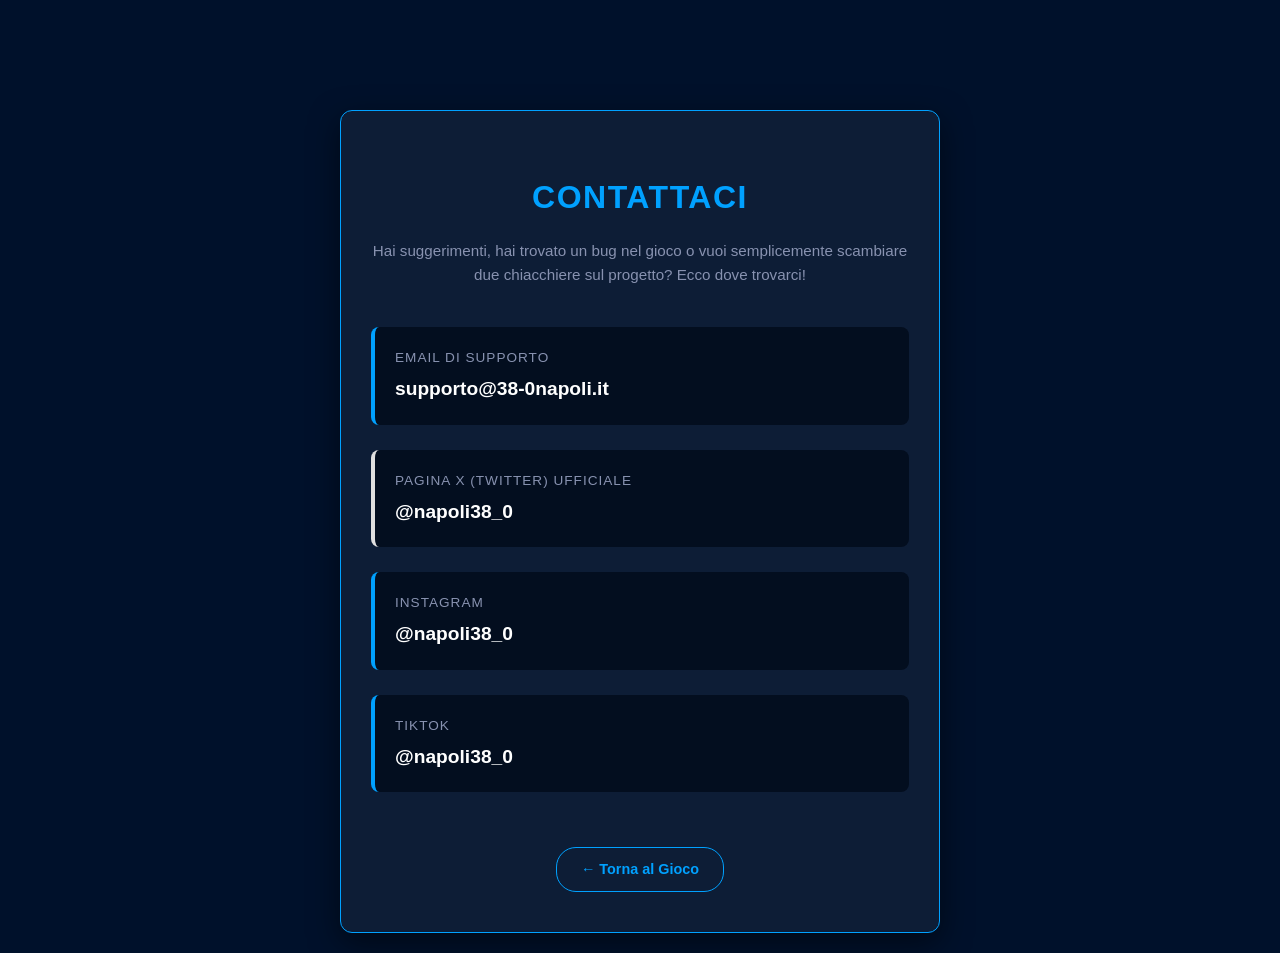
==== contatti.html @ 9c20fee3 "Add files via upload" ====
<!DOCTYPE html>
<html lang="it">
<head>
    <meta charset="UTF-8">
    <meta name="viewport" content="width=device-width, initial-scale=1.0">
    <link rel="icon" type="image/png" href="icon-192.png" sizes="192x192">
    <title>Contatti - 38-0 Napoli</title>
    <style>
        body {
            font-family: Arial, sans-serif;
            line-height: 1.6;
            background-color: #00112b; /* Il blu scuro del gioco */
            color: #e0e0e0;
            padding: 20px;
            max-width: 600px;
            margin: 0 auto;
            text-align: center;
        }
        h1 {
            color: #00a1ff; /* Il celeste del gioco */
            font-family: sans-serif;
            text-transform: uppercase;
            letter-spacing: 1.5px;
            margin-bottom: 10px;
        }
        a {
            color: #ffffff; /* Verde fluo per i link */
            text-decoration: none;
            font-weight: bold;
            font-size: 1.2rem;
            transition: text-shadow 0.2s ease;
        }
        a:hover {
            text-decoration: underline;
            text-shadow: 0 0 10px rgba(0, 255, 136, 0.4);
        }
        .container {
            background-color: rgba(255, 255, 255, 0.05);
            padding: 40px 30px;
            border-radius: 12px;
            border: 1px solid #00a1ff;
            margin-top: 10vh; /* Centra un po' la pagina verticalmente */
            box-shadow: 0 10px 30px rgba(0,0,0,0.5);
        }
        .subtitle {
            color: #8892b0;
            margin-bottom: 40px;
            font-size: 0.95rem;
        }
        .contact-box {
            margin: 25px 0;
            padding: 20px;
            background: rgba(0, 11, 26, 0.8);
            border-radius: 8px;
            border-left: 4px solid #00a1ff; /* Linea laterale celeste */
            text-align: left;
        }
        /* Variante grigia/bianca per il box di X (Twitter) */
        .contact-box.x-box {
            border-left-color: #e0e0e0; 
        }
        .contact-box p {
            margin: 5px 0 0 0;
        }
        .contact-title {
            color: #8892b0;
            font-size: 0.85rem;
            text-transform: uppercase;
            letter-spacing: 1px;
        }
        .back-link {
            display: inline-block;
            margin-top: 30px;
            color: #00a1ff;
            border: 1px solid #00a1ff;
            padding: 10px 24px;
            border-radius: 20px;
            font-size: 0.9rem;
            transition: all 0.2s;
        }
        .back-link:hover {
            background: #00a1ff;
            color: #00112b;
            text-decoration: none;
            text-shadow: none;
        }
    </style>
</head>
<body>

<div class="container">
    <h1>Contattaci</h1>
    <p class="subtitle">Hai suggerimenti, hai trovato un bug nel gioco o vuoi semplicemente scambiare due chiacchiere sul progetto? Ecco dove trovarci!</p>

    <!-- BOX EMAIL -->
    <div class="contact-box">
        <div class="contact-title">Email di Supporto</div>
        <p><a href="mailto:supporto@38-0napoli.it">supporto@38-0napoli.it</a></p>
    </div>

    <!-- BOX X (TWITTER) -->
    <div class="contact-box x-box">
        <div class="contact-title">Pagina X (Twitter) ufficiale</div>
        <p><a href="https://x.com/napoli38_0" target="_blank">@napoli38_0</a></p>
    </div>
<!-- BOX INSTAGRAM (Esempio) -->
    <div class="contact-box ig-box">
        <div class="contact-title">Instagram</div>
        <p><a href="https://www.instagram.com/napoli38_0" target="_blank">@napoli38_0</a></p>
    </div>

    <!-- BOX TIKTOK (Esempio) -->
    <div class="contact-box tk-box">
        <div class="contact-title">TikTok</div>
        <p><a href="https://www.tiktok.com/@napoli38_0" target="_blank">@napoli38_0</a></p>
    </div>
    <!-- BOTTONE INDIETRO -->
    <a href="index.html" class="back-link">← Torna al Gioco</a>
</div>

</body>
</html>
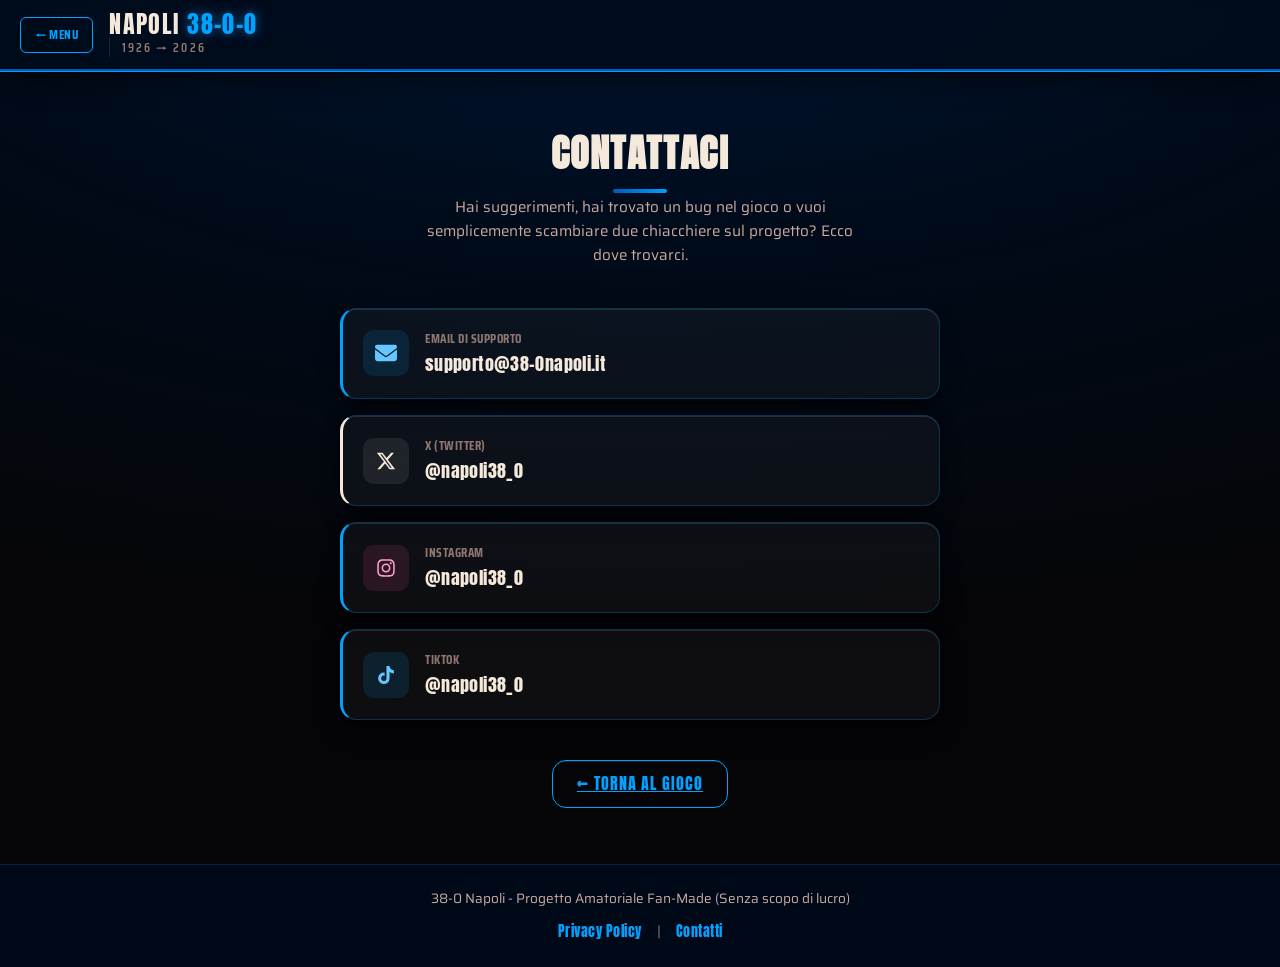
==== commit cf55b7b3: "Update contatti.html" ====
--- a/contatti.html
+++ b/contatti.html
@@ -1,122 +1,216 @@
-<!DOCTYPE html>
+<!doctype html>
 <html lang="it">
 <head>
-    <meta charset="UTF-8">
-    <meta name="viewport" content="width=device-width, initial-scale=1.0">
-    <link rel="icon" type="image/png" href="icon-192.png" sizes="192x192">
-    <title>Contatti - 38-0 Napoli</title>
-    <style>
-        body {
-            font-family: Arial, sans-serif;
-            line-height: 1.6;
-            background-color: #00112b; /* Il blu scuro del gioco */
-            color: #e0e0e0;
-            padding: 20px;
-            max-width: 600px;
-            margin: 0 auto;
-            text-align: center;
-        }
-        h1 {
-            color: #00a1ff; /* Il celeste del gioco */
-            font-family: sans-serif;
-            text-transform: uppercase;
-            letter-spacing: 1.5px;
-            margin-bottom: 10px;
-        }
-        a {
-            color: #ffffff; /* Verde fluo per i link */
-            text-decoration: none;
-            font-weight: bold;
-            font-size: 1.2rem;
-            transition: text-shadow 0.2s ease;
-        }
-        a:hover {
-            text-decoration: underline;
-            text-shadow: 0 0 10px rgba(0, 255, 136, 0.4);
-        }
-        .container {
-            background-color: rgba(255, 255, 255, 0.05);
-            padding: 40px 30px;
-            border-radius: 12px;
-            border: 1px solid #00a1ff;
-            margin-top: 10vh; /* Centra un po' la pagina verticalmente */
-            box-shadow: 0 10px 30px rgba(0,0,0,0.5);
-        }
-        .subtitle {
-            color: #8892b0;
-            margin-bottom: 40px;
-            font-size: 0.95rem;
-        }
-        .contact-box {
-            margin: 25px 0;
-            padding: 20px;
-            background: rgba(0, 11, 26, 0.8);
-            border-radius: 8px;
-            border-left: 4px solid #00a1ff; /* Linea laterale celeste */
-            text-align: left;
-        }
-        /* Variante grigia/bianca per il box di X (Twitter) */
-        .contact-box.x-box {
-            border-left-color: #e0e0e0; 
-        }
-        .contact-box p {
-            margin: 5px 0 0 0;
-        }
-        .contact-title {
-            color: #8892b0;
-            font-size: 0.85rem;
-            text-transform: uppercase;
-            letter-spacing: 1px;
-        }
-        .back-link {
-            display: inline-block;
-            margin-top: 30px;
-            color: #00a1ff;
-            border: 1px solid #00a1ff;
-            padding: 10px 24px;
-            border-radius: 20px;
-            font-size: 0.9rem;
-            transition: all 0.2s;
-        }
-        .back-link:hover {
-            background: #00a1ff;
-            color: #00112b;
-            text-decoration: none;
-            text-shadow: none;
-        }
-    </style>
+  <meta charset="utf-8">
+  <meta name="viewport" content="width=device-width, initial-scale=1, viewport-fit=cover">
+  <title>Contatti · 38-0-0 NAPOLI</title>
+  <meta name="description" content="Contatta il team di 38-0-0 Napoli: email di supporto, X, Instagram e TikTok.">
+  <link rel="preconnect" href="https://fonts.googleapis.com">
+  <link rel="preconnect" href="https://fonts.gstatic.com" crossorigin>
+  <link href="https://fonts.googleapis.com/css2?family=Anton&family=Saira:wght@400;500;600;700;800&family=Saira+Condensed:wght@500;600;700;800&display=swap" rel="stylesheet">
+  <link rel="icon" type="image/png" href="icon-192.png" sizes="192x192">
+  <link rel="stylesheet" href="css/style.css">
+
+  <link rel="manifest" href="manifest.json">
+  <meta name="theme-color" content="#00112b">
+  <meta name="mobile-web-app-capable" content="yes">
+  <meta name="apple-mobile-web-app-capable" content="yes">
+  <meta name="apple-mobile-web-app-status-bar-style" content="black-translucent">
+  <meta name="apple-mobile-web-app-title" content="Napoli 38-0-0">
+  <link rel="apple-touch-icon" href="apple-touch-icon.png">
+
+  <style>
+    /* ============================================================
+       PAGINA STATICA: stessi token/variabili di css/style.css
+       (colori, font, radius, ombre) definiti in :root
+       ============================================================ */
+    body {
+      display: flex;
+      flex-direction: column;
+      min-height: 100vh;
+    }
+
+    .static-main {
+      flex: 1;
+      width: 100%;
+      max-width: 640px;
+      margin: 0 auto;
+      padding: var(--sp-8) var(--sp-5) var(--sp-9);
+    }
+
+    .static-hero {
+      text-align: center;
+      margin-bottom: var(--sp-8);
+    }
+
+    .static-hero .section-title {
+      display: inline-block;
+      padding-left: 0;
+      margin: 0 0 var(--sp-3);
+    }
+    .static-hero .section-title::before {
+      left: 50%;
+      right: auto;
+      top: auto;
+      bottom: -10px;
+      transform: translateX(-50%);
+      width: 54px;
+      height: 4px;
+      border-radius: 2px;
+    }
+
+    .static-hero p {
+      color: var(--testo-dim);
+      font-size: var(--fs-400);
+      max-width: 460px;
+      margin: 0 auto;
+      line-height: 1.6;
+    }
+
+    .contact-grid {
+      display: flex;
+      flex-direction: column;
+      gap: var(--sp-4);
+    }
+
+    .contact-card {
+      display: flex;
+      align-items: center;
+      gap: var(--sp-4);
+      background: rgba(255,255,255,0.04);
+      border: 1px solid rgba(0,161,255,0.25);
+      border-left: 3px solid var(--celeste);
+      border-radius: var(--radius-card);
+      padding: var(--sp-5);
+      box-shadow: var(--bevel-top), var(--shadow-card);
+      text-decoration: none;
+      transition: border-color .2s ease, transform .2s ease, box-shadow .2s ease;
+    }
+    .contact-card:hover {
+      border-color: var(--celeste-chiaro);
+      transform: translateY(-2px);
+      box-shadow: var(--bevel-top), var(--shadow-lift), 0 0 24px -8px var(--glow-celeste);
+    }
+    .contact-card.x-card { border-left-color: var(--testo); }
+
+    .contact-card__icon {
+      flex-shrink: 0;
+      width: 46px;
+      height: 46px;
+      border-radius: var(--radius-token);
+      display: flex;
+      align-items: center;
+      justify-content: center;
+      background: rgba(0,161,255,0.12);
+      color: var(--celeste-chiaro);
+    }
+    .contact-card.x-card .contact-card__icon { background: rgba(255,255,255,0.08); color: var(--testo); }
+    .contact-card.ig-card .contact-card__icon { color: #ff9ecb; background: rgba(255,80,150,0.12); }
+    .contact-card.tk-card .contact-card__icon { color: var(--celeste-chiaro); }
+
+    .contact-card__body { text-align: left; min-width: 0; }
+    .contact-card__label {
+      display: block;
+      font-family: var(--font-cond);
+      font-weight: 700;
+      letter-spacing: var(--tracking-cond, 0.04em);
+      text-transform: uppercase;
+      font-size: var(--fs-300);
+      color: var(--testo-mute);
+      margin-bottom: 2px;
+    }
+    .contact-card__value {
+      font-family: var(--font-display);
+      font-weight: 400;
+      font-size: 1.15rem;
+      letter-spacing: 0.02em;
+      color: var(--testo);
+      word-break: break-word;
+    }
+    .contact-card:hover .contact-card__value { color: var(--celeste-chiaro); }
+
+    .static-back {
+      display: flex;
+      justify-content: center;
+      margin-top: var(--sp-8);
+    }
+  </style>
 </head>
 <body>
 
-<div class="container">
-    <h1>Contattaci</h1>
-    <p class="subtitle">Hai suggerimenti, hai trovato un bug nel gioco o vuoi semplicemente scambiare due chiacchiere sul progetto? Ecco dove trovarci!</p>
-
-    <!-- BOX EMAIL -->
-    <div class="contact-box">
-        <div class="contact-title">Email di Supporto</div>
-        <p><a href="mailto:supporto@38-0napoli.it">supporto@38-0napoli.it</a></p>
-    </div>
-
-    <!-- BOX X (TWITTER) -->
-    <div class="contact-box x-box">
-        <div class="contact-title">Pagina X (Twitter) ufficiale</div>
-        <p><a href="https://x.com/napoli38_0" target="_blank">@napoli38_0</a></p>
-    </div>
-<!-- BOX INSTAGRAM (Esempio) -->
-    <div class="contact-box ig-box">
-        <div class="contact-title">Instagram</div>
-        <p><a href="https://www.instagram.com/napoli38_0" target="_blank">@napoli38_0</a></p>
-    </div>
-
-    <!-- BOX TIKTOK (Esempio) -->
-    <div class="contact-box tk-box">
-        <div class="contact-title">TikTok</div>
-        <p><a href="https://www.tiktok.com/@napoli38_0" target="_blank">@napoli38_0</a></p>
-    </div>
-    <!-- BOTTONE INDIETRO -->
-    <a href="index.html" class="back-link">← Torna al Gioco</a>
-</div>
+  <header class="topbar scorebug is-sticky">
+    <a href="index.html" class="btn-home" style="text-decoration:none;">← Menu</a>
+    <div class="scorebug__brand">
+      <div class="brand">NAPOLI <span class="brand-num">38-0-0</span></div>
+      <div class="brand-sub">1926 → 2026</div>
+    </div>
+  </header>
+
+  <main class="static-main">
+    <div class="static-hero">
+      <h1 class="section-title">Contattaci</h1>
+      <p>Hai suggerimenti, hai trovato un bug nel gioco o vuoi semplicemente scambiare due chiacchiere sul progetto? Ecco dove trovarci.</p>
+    </div>
+
+    <div class="contact-grid">
+
+      <a href="mailto:supporto@38-0napoli.it" class="contact-card">
+        <span class="contact-card__icon">
+          <svg width="22" height="22" viewBox="0 0 512 512" fill="currentColor"><path d="M48 64C21.5 64 0 85.5 0 112c0 15.1 7.1 29.3 19.2 38.4L236.8 313.6c11.4 8.5 27 8.5 38.4 0L492.8 150.4c12.1-9.1 19.2-23.3 19.2-38.4c0-26.5-21.5-48-48-48H48zM0 176V384c0 35.3 28.7 64 64 64H448c35.3 0 64-28.7 64-64V176L294.4 339.2c-22.8 17.1-54 17.1-76.8 0L0 176z"/></svg>
+        </span>
+        <span class="contact-card__body">
+          <span class="contact-card__label">Email di supporto</span>
+          <span class="contact-card__value">supporto@38-0napoli.it</span>
+        </span>
+      </a>
+
+      <a href="https://x.com/napoli38_0" target="_blank" rel="noopener" class="contact-card x-card">
+        <span class="contact-card__icon">
+          <svg width="20" height="20" viewBox="0 0 24 24" fill="currentColor"><path d="M18.24 2h3.4l-7.44 8.5L23 22h-6.72l-5.27-6.9L4.99 22H1.58l7.93-9.06L1 2h6.9l4.77 6.3L18.24 2Zm-1.18 18h1.88L7.02 4h-1.9l11.94 16Z"/></svg>
+        </span>
+        <span class="contact-card__body">
+          <span class="contact-card__label">X (Twitter)</span>
+          <span class="contact-card__value">@napoli38_0</span>
+        </span>
+      </a>
+
+      <a href="https://www.instagram.com/napoli38_0" target="_blank" rel="noopener" class="contact-card ig-card">
+        <span class="contact-card__icon">
+          <svg width="20" height="20" viewBox="0 0 448 512" fill="currentColor"><path d="M224.1 141c-63.6 0-114.9 51.3-114.9 114.9s51.3 114.9 114.9 114.9S339 319.5 339 255.9 287.7 141 224.1 141zm0 189.6c-41.1 0-74.7-33.5-74.7-74.7s33.5-74.7 74.7-74.7 74.7 33.5 74.7 74.7-33.6 74.7-74.7 74.7zm146.4-194.3c0 14.9-12 26.8-26.8 26.8-14.9 0-26.8-12-26.8-26.8s12-26.8 26.8-26.8 26.8 12 26.8 26.8zm76.1 27.2c-1.7-35.9-9.9-67.7-36.2-93.9-26.2-26.2-58-34.4-93.9-36.2-37-2.1-147.9-2.1-184.9 0-35.8 1.7-67.6 9.9-93.9 36.1s-34.4 58-36.2 93.9c-2.1 37-2.1 147.9 0 184.9 1.7 35.9 9.9 67.7 36.2 93.9s58 34.4 93.9 36.2c37 2.1 147.9 2.1 184.9 0 35.9-1.7 67.7-9.9 93.9-36.2 26.2-26.2 34.4-58 36.2-93.9 2.1-37 2.1-147.8 0-184.8zM398.8 388c-7.8 19.6-22.9 34.7-42.6 42.6-29.5 11.7-99.5 9-132.1 9s-102.7 2.6-132.1-9c-19.6-7.8-34.7-22.9-42.6-42.6-11.7-29.5-9-99.5-9-132.1s-2.6-102.7 9-132.1c7.8-19.6 22.9-34.7 42.6-42.6 29.5-11.7 99.5-9 132.1-9s102.7-2.6 132.1 9c19.6 7.8 34.7 22.9 42.6 42.6 11.7 29.5 9 99.5 9 132.1s2.7 102.7-9 132.1z"/></svg>
+        </span>
+        <span class="contact-card__body">
+          <span class="contact-card__label">Instagram</span>
+          <span class="contact-card__value">@napoli38_0</span>
+        </span>
+      </a>
+
+      <a href="https://www.tiktok.com/@napoli38_0" target="_blank" rel="noopener" class="contact-card tk-card">
+        <span class="contact-card__icon">
+          <svg width="18" height="18" viewBox="0 0 448 512" fill="currentColor"><path d="M448,209.91a210.06,210.06,0,0,1-122.77-39.25V349.38A162.55,162.55,0,1,1,185,188.31V278.2a74.62,74.62,0,1,0,52.23,71.18V0l88,0a121.18,121.18,0,0,0,1.86,22.17h0A122.18,122.18,0,0,0,381,102.39a121.43,121.43,0,0,0,67,20.14Z"/></svg>
+        </span>
+        <span class="contact-card__body">
+          <span class="contact-card__label">TikTok</span>
+          <span class="contact-card__value">@napoli38_0</span>
+        </span>
+      </a>
+
+    </div>
+
+    <div class="static-back">
+      <a href="index.html" class="btn ghost">← Torna al gioco</a>
+    </div>
+  </main>
+
+  <footer class="game-footer">
+    <div class="footer-content">
+      <p>38-0 Napoli - Progetto Amatoriale Fan-Made (Senza scopo di lucro)</p>
+      <div class="footer-links">
+        <a href="privacy.html">Privacy Policy</a>
+        <span class="footer-separator">|</span>
+        <a href="contatti.html">Contatti</a>
+      </div>
+    </div>
+  </footer>
 
 </body>
-</html>+</html>
--- a/css/style.css
+++ b/css/style.css
@@ -0,0 +1,5174 @@
+/* ============================================================
+   38·0 NAPOLI · DESIGN SYSTEM 
+   Identità Azzurra, profondità da videogioco sportivo.
+   ============================================================ */
+
+:root {
+  /* ---------- BRAND CORE (Azzurro Napoli) ---------- */
+  --azzurro:           #003c82;
+  --azzurro-scuro:     #002147;
+  --azzurro-vivo:      #005bbb;
+  --blu-notte:    #00112b;
+  --celeste:          #00a1ff;
+  --celeste-chiaro:   #66c6ff;
+  --oro-foil:        #b3e0ff;
+  --oro-luce:        #e6f5ff;
+
+  /* ---------- FONDALI A STRATI (broadcast deep) ---------- */
+  --bg-0:            #050508;
+  --bg-1:            #000b1a;
+  --bg-2:            #00112b;
+  --bg-stage:        radial-gradient(120% 80% at 50% -10%, #00183b 0%, #000b1a 45%, #050508 100%);
+  --card:            #001533;
+  --card-2:          #001f4d;
+  --card-3:          #002a66;
+  --vetro-hud:       rgba(0, 11, 26, 0.82);
+  --linea-osso:      rgba(245, 233, 220, 0.12);
+
+  /* ---------- TESTO ---------- */
+  --testo:           #f5e9dc;
+  --testo-dim:       #c9a9a0;
+  --testo-mute:      #8f7670;
+
+  /* ---------- CAMPO / TACTICS BOARD ---------- */
+  --campo:           #1c3a2a;
+  --campo-scuro:     #102418;
+  --campo-chiaro:    #244a34;
+  --campo-linee:     rgba(255, 255, 255, 0.20);
+  --campo-riflesso:  rgba(180, 255, 210, 0.07);
+
+  /* ---------- ACCENTI MODALITÀ ---------- */
+  --doom:            #d44;
+  --rogue:           #2fd6c3;
+  --rogue-luce:      #5ff0e0;
+  --serieb:          #7a5cff;
+  --serieb-luce:     #b3a0ff;
+  --sesto:           #d98a3d;
+  --sesto-luce:      #f0a85a;
+
+  /* ---------- RARITÀ TCG ---------- */
+  --rar-elite:       #ffd24a;
+  --rar-elite-2:     #ff9e2c;
+  --rar-top:         #00a1ff;
+  --rar-mid:         #cdd6df;
+  --rar-low:         #8c7a6e;
+  --rar-comune:      #9fb0c0;
+  --rar-noncomune:   #5fd06a;
+  --rar-raro:        #4aa3ff;
+  --rar-epico:       #c77dff;
+  --rar-leggendario: #00a1ff;
+
+  /* ---------- GLOW ---------- */
+  --glow-celeste:     rgba(0, 161, 255, 0.55);
+  --glow-azzurro:      rgba(0, 60, 130, 0.6);
+  --glow-doom:       rgba(212, 68, 68, 0.55);
+  --glow-elite:      rgba(255, 210, 74, 0.85);
+  --glow-rogue:      rgba(47, 214, 195, 0.55);
+
+  /* ---------- TIPOGRAFIA E SPAZI (Invariati) ---------- */
+  --font-display:    "Anton", Impact, sans-serif;
+  --font-cond:       "Saira Condensed", "Anton", sans-serif;
+  --font-body:       "Saira", system-ui, sans-serif;
+  --fs-300:          clamp(0.72rem, 0.69rem + 0.15vw, 0.80rem);
+  --fs-400:          clamp(0.86rem, 0.83rem + 0.18vw, 0.95rem);
+  --fs-500:          clamp(1.0rem, 0.95rem + 0.3vw, 1.15rem);
+  --fs-600:          clamp(1.25rem, 1.1rem + 0.7vw, 1.6rem);
+  --fs-700:          clamp(1.7rem, 1.4rem + 1.4vw, 2.4rem);
+  --fs-800:          clamp(2.4rem, 1.9rem + 2.6vw, 3.8rem);
+  --fs-num-xl:       clamp(2.6rem, 2.0rem + 3vw, 4.2rem);
+  --tracking-cond:   0.04em;
+  --tracking-wide:   0.16em;
+
+  --sp-1: 4px;  --sp-2: 8px;  --sp-3: 12px; --sp-4: 16px;
+  --sp-5: 20px; --sp-6: 24px; --sp-7: 32px; --sp-8: 40px;
+  --sp-9: 56px; --sp-10: 72px;
+
+  --radius:        14px;
+  --radius-card:   16px;
+  --radius-token:  11px;
+  --radius-bug:    6px;
+  --radius-pill:   999px;
+
+  --shadow-card:
+    0 1px 0 rgba(255,255,255,0.05) inset,
+    0 2px 4px rgba(0,0,0,0.5),
+    0 10px 24px -6px rgba(0,0,0,0.6);
+  --shadow-lift:
+    0 1px 0 rgba(255,255,255,0.07) inset,
+    0 4px 8px rgba(0,0,0,0.45),
+    0 22px 48px -10px rgba(0,0,0,0.7);
+  --shadow-bug:
+    0 2px 0 rgba(0,0,0,0.6),
+    0 12px 30px -8px rgba(0,0,0,0.7);
+  --shadow-token:
+    0 2px 3px rgba(0,0,0,0.55),
+    0 8px 16px -4px rgba(0,0,0,0.6);
+  --shadow-foil-elite:
+    0 0 0 1px var(--oro-foil),
+    0 0 22px -2px var(--glow-elite),
+    0 14px 30px -8px rgba(0,0,0,0.7);
+  --bevel-top:    inset 0 1px 0 rgba(255,255,255,0.08);
+  --bevel-bottom: inset 0 -2px 6px rgba(0,0,0,0.45);
+
+  --dur-1:  120ms;
+  --dur-2:  200ms;
+  --dur-3:  360ms;
+  --dur-4:  520ms;
+  --dur-5:  900ms;
+  --ease-out:    cubic-bezier(0.22, 0.9, 0.3, 1);
+  --ease-pop:    cubic-bezier(0.2, 1.35, 0.4, 1);
+  --ease-wipe:   cubic-bezier(0.85, 0, 0.15, 1);
+  --ease-cut:    cubic-bezier(0.65, 0, 0.35, 1);
+
+  --maxw:        1600px;
+  --bug-h:       56px;
+  --tap-min:     44px;
+  --safe-t:      env(safe-area-inset-top, 0px);
+  --safe-b:      env(safe-area-inset-bottom, 0px);
+}
+
+/* ============================================================
+   RESET / BASE
+   ============================================================ */
+* { box-sizing: border-box; margin: 0; padding: 0; }
+/* Forza la scomparsa degli elementi nascosti */
+[hidden] { display: none !important; }
+*, *::before, *::after { min-width: 0; }
+html { -webkit-text-size-adjust: 100%; }
+body {
+  font-family: var(--font-body); color: var(--testo); background: var(--bg-0);
+  background-image: var(--bg-stage); background-attachment: fixed; min-height: 100vh;
+  display: flex; flex-direction: column; overflow-x: hidden; line-height: 1.5;
+}
+main { flex: 1; width: 100%; max-width: var(--maxw); margin: 0 auto; padding: 0 var(--sp-5) calc(var(--sp-8) + var(--safe-b)); }
+img { max-width: 100%; display: block; }
+button {
+  font-family: inherit;
+  appearance: none;
+  -webkit-appearance: none;
+  background: none;
+  border: none;
+}
+
+/* ============================================================
+   SCOREBUG
+   ============================================================ */
+.topbar {
+  position: sticky; top: 0; z-index: 60; display: flex; align-items: center; gap: var(--sp-4);
+  min-height: var(--bug-h); padding: calc(var(--sp-3) + var(--safe-t)) var(--sp-5) var(--sp-3);
+  background: var(--vetro-hud); -webkit-backdrop-filter: blur(4px) saturate(1.2);
+  backdrop-filter: blur(4px) saturate(1.2); border-bottom: 2px solid var(--azzurro-vivo);
+  box-shadow: 0 1px 0 0 var(--celeste), var(--shadow-bug); border-radius: 0;
+}
+.topbar.is-sticky { position: sticky; top: 0; }
+.topbar::after { content: ""; position: absolute; left: 0; right: 0; bottom: -3px; height: 1px; background: var(--celeste); opacity: 0.55; }
+.scorebug__brand { display: flex; flex-direction: column; gap: 2px; }
+.scorebug__meta { display: flex; align-items: center; gap: var(--sp-3); margin-left: auto; }
+.scorebug__row2 { display: contents; }
+.brand { font-family: var(--font-display); font-size: 1.5rem; letter-spacing: 0.06em; color: var(--testo); line-height: 1; white-space: nowrap; }
+.brand-num { color: var(--celeste); text-shadow: 0 0 12px var(--glow-celeste); }
+.brand-sub { font-family: var(--font-cond); font-weight: 600; color: var(--testo-mute); font-size: var(--fs-300); letter-spacing: var(--tracking-wide); text-transform: uppercase; white-space: nowrap; padding-left: var(--sp-3); border-left: 1px solid var(--linea-osso); }
+.scorebug__live { display: none; align-items: center; gap: 6px; font-family: var(--font-cond); font-weight: 800; letter-spacing: var(--tracking-wide); font-size: var(--fs-300); color: var(--azzurro-vivo); text-transform: uppercase; }
+body[data-live="on"] .scorebug__live { display: inline-flex; }
+.scorebug__live-dot { width: 8px; height: 8px; border-radius: 50%; background: #005bbb; box-shadow: 0 0 10px #005bbb; animation: liveBlink 1.2s ease-in-out infinite; }
+.scorebug__matchday { font-family: var(--font-cond); font-weight: 700; letter-spacing: var(--tracking-cond); font-size: var(--fs-300); color: var(--celeste-chiaro); background: rgba(0,0,0,0.3); border: 1px solid rgba(0,161,255,0.4); border-radius: var(--radius-bug); padding: 3px 10px; text-transform: uppercase; }
+@keyframes liveBlink { 0%,100% { opacity: 1; } 50% { opacity: 0.35; } }
+#hud { margin-left: auto; display: flex; gap: var(--sp-2); align-items: center; flex-wrap: wrap; justify-content: flex-end; }
+
+.hud-pill {
+  position: relative; display: inline-flex; align-items: center; gap: 6px; font-family: var(--font-cond); font-weight: 600;
+  letter-spacing: var(--tracking-cond); font-size: var(--fs-300); text-transform: uppercase; color: var(--testo-dim);
+  background: linear-gradient(180deg, rgba(0,33,71,0.9), rgba(0,11,26,0.9)); border: 1px solid var(--linea-osso);
+  border-left: 3px solid var(--azzurro-vivo); border-radius: var(--radius-bug); padding: 5px 12px 5px 11px;
+  box-shadow: var(--bevel-top), 0 2px 6px rgba(0,0,0,0.45); white-space: nowrap;
+}
+.hud-pill strong { font-family: var(--font-display); font-weight: 400; color: var(--celeste); font-size: 1.05em; letter-spacing: 0.5px; font-variant-numeric: tabular-nums; }
+.hud-pill.diff-impossibile { border-color: rgba(212,68,68,0.4); border-left-color: var(--doom); color: #f3a3a3; }
+.hud-pill.diff-serieb      { border-color: rgba(122,92,255,0.4); border-left-color: var(--serieb); color: var(--serieb-luce); }
+.hud-pill.diff-custom      { border-color: rgba(0,161,255,0.4); border-left-color: var(--celeste); color: var(--celeste-chiaro); }
+.hud-pill.diff-dreamteam { 
+  border-color: rgba(255,210,74,0.4); 
+  border-left-color: #ffd24a; 
+  color: #ffd24a; 
+  background: linear-gradient(180deg, rgba(60,40,10,0.9), rgba(0,11,26,0.9));
+}
+.hud-pill.diff-rogue       { border-color: rgba(47,214,195,0.4); border-left-color: var(--rogue); color: var(--rogue-luce); }
+.hud-pill.diff-sesto       { border-color: rgba(217,138,61,0.4); border-left-color: var(--sesto); color: var(--sesto-luce); }
+.hud-pill.hidden-pill      { border-left-color: var(--celeste); color: var(--celeste-chiaro); }
+.btn-home {
+  flex-shrink: 0; min-height: 36px; display: inline-flex; align-items: center; background: transparent; border: 1.5px solid var(--celeste);
+  color: var(--celeste); border-radius: var(--radius-bug); padding: 6px 14px; font-family: var(--font-cond); font-weight: 700;
+  letter-spacing: var(--tracking-cond); text-transform: uppercase; font-size: var(--fs-300); cursor: pointer;
+  transition: background var(--dur-1) ease, box-shadow var(--dur-2) ease;
+}
+.btn-home:hover { background: rgba(0,161,255,0.2); border-color: var(--celeste-chiaro); }
+.btn-home:active { transform: translateY(1px); }
+.btn-home[hidden] { display: none; }
+
+/* ============================================================
+   SCREENS
+   ============================================================ */
+.screen { display: none; }
+.screen.active { display: block; animation: regiaWipe var(--dur-4) var(--ease-wipe) backwards; }
+@keyframes regiaWipe { 0% { opacity: 0; clip-path: polygon(0 0, 0 0, 0 100%, 0 100%); transform: translateX(-2%); } 60% { opacity: 1; } 100% { opacity: 1; clip-path: polygon(0 0, 100% 0, 100% 100%, 0 100%); transform: translateX(0); } }
+
+.lower-third { display: block; }
+.section-title { position: relative; font-family: var(--font-display); font-size: var(--fs-700); letter-spacing: 0.04em; text-transform: uppercase; margin: var(--sp-7) 0 var(--sp-1); color: var(--testo); text-wrap: balance; padding-left: var(--sp-4); animation: lowerThird var(--dur-4) var(--ease-cut) both; }
+.section-title::before { content: ""; position: absolute; left: 0; top: 0.12em; bottom: 0.12em; width: 5px; background: linear-gradient(180deg, var(--azzurro-vivo), var(--celeste)); border-radius: 2px; }
+.section-sub { color: var(--testo-dim); margin-bottom: var(--sp-6); padding-left: var(--sp-4); font-size: var(--fs-400); }
+@keyframes lowerThird { 0% { opacity: 0; transform: translateX(-26px); } 70% { opacity: 1; } 100% { opacity: 1; transform: translateX(0); } }
+@media (min-width: 861px) { .section-title, .section-sub { text-align: center; padding-left: 0; max-width: 820px; margin-inline: auto; } .section-title { padding-top: 14px; } .section-title::before { left: 50%; right: auto; top: 0; bottom: auto; transform: translateX(-50%); width: 54px; height: 4px; border-radius: 2px; background: linear-gradient(90deg, var(--azzurro-vivo), var(--celeste)); } }
+
+/* ============================================================
+   START MENU
+   ============================================================ */
+body[data-screen="screen-home"] .topbar { display: none; }
+body[data-screen="screen-home"] .footer { display: none; }
+body[data-screen="screen-home"] main { max-width: none; padding: 0; margin: 0; }
+#screen-home.startmenu { position: relative; overflow: hidden; isolation: isolate; }
+#screen-home.startmenu.active { display: grid; grid-template-columns: 1.12fr 0.88fr; align-items: stretch; min-height: 100dvh; animation: none; }
+
+#screen-modulo,
+#screen-bonus,
+#screen-custom,
+#screen-draft,
+#screen-break,
+#screen-replay,
+#screen-result,
+#screen-career-swap,
+#screen-career-final {
+  max-width: 1280px;
+  margin: 0 auto;
+  padding: 24px 16px 40px;
+}
+
+#screen-modulo .lower-third,
+#screen-bonus .lower-third,
+#screen-custom .lower-third,
+#screen-draft .lower-third,
+#screen-break .lower-third,
+#screen-replay .lower-third,
+#screen-result .lower-third,
+#screen-career-swap .lower-third,
+#screen-career-final .lower-third {
+  margin-bottom: 20px;
+}
+
+#formation-cards,
+#bonus-cards,
+.formation-grid,
+.bonus-grid {
+  display: grid;
+  grid-template-columns: repeat(auto-fit, minmax(220px, 1fr));
+  gap: 16px;
+  align-items: stretch;
+  width: 100%;
+}
+
+.formation-card,
+.bonus-card {
+  display: flex;
+  flex-direction: column;
+  align-items: stretch;
+  justify-content: space-between;
+  gap: 14px;
+  width: 100%;
+  min-width: 0;
+  min-height: 220px;
+}
+
+.formation-card .mini-pitch {
+  flex: 1;
+  min-height: 180px;
+}
+
+.bonus-card {
+  position: relative;
+  text-align: left;
+  padding: 18px;
+  border-radius: 16px;
+  border: 1px solid rgba(0, 161, 255, 0.28);
+  background: linear-gradient(160deg, rgba(0, 17, 43, 0.92), rgba(0, 11, 26, 0.82));
+  box-shadow: var(--shadow-card), var(--bevel-top);
+  cursor: pointer;
+  transition: transform var(--dur-1) ease, border-color var(--dur-2) ease, box-shadow var(--dur-2) ease;
+}
+
+.bonus-card:hover,
+.bonus-card:focus-visible {
+  transform: translateY(-4px);
+  border-color: var(--celeste);
+  box-shadow: var(--shadow-lift), 0 0 24px -6px var(--glow-celeste);
+  outline: none;
+}
+
+.bonus-rar,
+.bonus-name,
+.bonus-desc {
+  display: block;
+}
+
+.bonus-rar {
+  font-family: var(--font-cond);
+  font-size: 0.68rem;
+  letter-spacing: 0.18em;
+  text-transform: uppercase;
+  color: var(--celeste-chiaro);
+}
+
+.bonus-name {
+  font-family: var(--font-display);
+  font-size: 1.35rem;
+  letter-spacing: 0.04em;
+  color: var(--testo);
+  line-height: 1.05;
+}
+
+.bonus-desc {
+  color: var(--testo-dim);
+  font-size: 0.89rem;
+  line-height: 1.55;
+}
+
+.custom-form {
+  max-width: 760px;
+  margin: 0 auto;
+  display: grid;
+  gap: 14px;
+  padding: 22px;
+  border-radius: 18px;
+  background: linear-gradient(180deg, rgba(0, 17, 43, 0.92), rgba(0, 11, 26, 0.82));
+  border: 1px solid rgba(0, 161, 255, 0.24);
+  box-shadow: var(--shadow-card), var(--bevel-top);
+}
+
+.cfg-row {
+  display: grid;
+  grid-template-columns: 120px 1fr;
+  align-items: center;
+  gap: 14px;
+}
+
+.cfg-label {
+  font-family: var(--font-cond);
+  font-weight: 700;
+  text-transform: uppercase;
+  letter-spacing: 0.12em;
+  color: var(--celeste-chiaro);
+  font-size: 0.78rem;
+}
+
+.cfg-control {
+  display: grid;
+  grid-template-columns: 1fr auto;
+  gap: 10px;
+  align-items: center;
+}
+
+.cfg-control input[type="range"] {
+  width: 100%;
+  accent-color: var(--celeste);
+}
+
+.cfg-control output,
+.cfg-warning {
+  color: var(--testo);
+  font-family: var(--font-cond);
+  font-size: 0.9rem;
+  letter-spacing: 0.06em;
+}
+
+.cfg-warning {
+  min-height: 1.2em;
+  color: #ffd6a9;
+}
+
+#btn-custom-go {
+  width: 100%;
+}
+
+#screen-modulo .section-sub,
+#screen-bonus .section-sub,
+#screen-custom .section-sub {
+  max-width: 680px;
+  margin-inline: auto;
+  text-align: center;
+}
+
+#screen-modulo .formation-grid,
+#screen-bonus .bonus-grid {
+  margin-top: 4px;
+}
+
+#screen-coach,
+#screen-draft,
+#screen-break,
+#screen-replay,
+#screen-result,
+#screen-career-swap,
+#screen-career-final {
+  position: relative;
+}
+
+#coach-body {
+  max-width: 760px;
+  margin: 0 auto;
+}
+
+#screen-coach #coach-body,
+#screen-draft .draft-layout,
+#screen-break #break-body,
+#screen-result .result-actions,
+#screen-career-swap #career-swap-area,
+#screen-career-final #career-final-body {
+  display: grid !important;
+}
+
+#screen-draft .draft-layout {
+  display: grid !important;
+  grid-template-columns: 320px minmax(0, 1fr) 360px;
+  gap: 16px;
+  align-items: start;
+}
+
+#screen-draft .draft-sidebar {
+  display: grid !important;
+}
+
+#screen-draft .options-panel {
+  display: grid !important;
+}
+
+.team-info-panel {
+  display: grid;
+  gap: 12px;
+}
+
+.team-info-panel .ti-head,
+.team-info-panel .ti-grid,
+.team-info-panel .ti-banda {
+  display: grid;
+  gap: 10px;
+}
+
+.ti-head {
+  padding: 4px 0 8px;
+  border-bottom: 1px solid rgba(0, 161, 255, 0.18);
+}
+
+.ti-mode,
+.ti-goal,
+.ti-label,
+.ti-banda-count,
+.ti-banda-max,
+.ti-badge,
+.scoreboard .sb-label,
+.recap-toggle summary,
+.lr-role,
+.award-label {
+  font-family: var(--font-cond);
+  letter-spacing: var(--tracking-cond);
+  text-transform: uppercase;
+}
+
+.ti-mode {
+  color: var(--celeste-chiaro);
+  font-size: 0.78rem;
+  font-weight: 800;
+}
+
+.ti-goal {
+  color: var(--testo-dim);
+  font-size: 0.82rem;
+}
+
+.ti-row {
+  display: grid;
+  grid-template-columns: minmax(82px, 110px) minmax(0, 1fr) auto;
+  gap: 10px;
+  align-items: center;
+  padding: 8px 0;
+  border-bottom: 1px solid rgba(255, 255, 255, 0.06);
+}
+
+.ti-row:last-child {
+  border-bottom: none;
+}
+
+.ti-label {
+  color: var(--testo-mute);
+  font-size: 0.72rem;
+}
+
+.ti-value,
+.ti-sb-desc,
+.ti-banda-names,
+.lr-player,
+.award-name,
+.award-detail,
+.sb-record,
+.scoreboard .sb-pos,
+.scoreboard .sb-big {
+  color: var(--testo);
+}
+
+.ti-value,
+.ti-sb-desc,
+.ti-banda-names,
+.lr-player,
+.award-name,
+.award-detail,
+.sb-record {
+  line-height: 1.45;
+}
+
+.ti-value.mono,
+.lr-eff,
+.sb-big,
+.sb-pos {
+  font-variant-numeric: tabular-nums;
+}
+
+.ti-value {
+  font-weight: 700;
+}
+
+.ti-badge {
+  display: inline-flex;
+  align-items: center;
+  justify-content: center;
+  gap: 6px;
+  padding: 4px 8px;
+  border-radius: 999px;
+  font-size: 0.66rem;
+  color: var(--celeste-chiaro);
+  background: rgba(0, 161, 255, 0.12);
+}
+
+.ti-banda {
+  padding: 12px;
+  border-radius: 12px;
+  background: rgba(0, 161, 255, 0.07);
+  border: 1px solid rgba(0, 161, 255, 0.2);
+}
+
+.ti-banda-count {
+  display: inline-flex;
+  align-items: baseline;
+  gap: 2px;
+  font-size: 1.2rem;
+  font-weight: 800;
+  color: var(--celeste);
+}
+
+.ti-banda-max {
+  font-size: 0.72rem;
+  color: var(--testo-mute);
+}
+
+.ti-banda-names {
+  font-size: 0.8rem;
+  color: var(--testo-dim);
+}
+
+#screen-rogue-summary .result-actions,
+#screen-result .result-actions,
+#screen-career-final .result-actions {
+  display: flex !important;
+}
+
+#result-body {
+  display: grid;
+  gap: 16px;
+}
+
+.quadrant {
+  opacity: 0;
+  transform: translateY(12px);
+  transition: opacity .35s ease, transform .35s ease;
+}
+
+.quadrant.show {
+  opacity: 1;
+  transform: none;
+}
+
+.verdict {
+  display: grid;
+  gap: 12px;
+  padding: 18px;
+  background: linear-gradient(180deg, rgba(0, 17, 43, 0.92), rgba(0, 11, 26, 0.82));
+  border: 1px solid rgba(0, 161, 255, 0.24);
+  border-radius: 18px;
+  box-shadow: var(--shadow-card), var(--bevel-top);
+}
+
+.verdict h3 {
+  margin: 0;
+  font-family: var(--font-display);
+  font-size: clamp(1.7rem, 4vw, 2.4rem);
+  line-height: 1.02;
+  text-transform: uppercase;
+  color: var(--testo);
+}
+
+.verdict p {
+  margin: 0;
+  color: var(--testo-dim);
+  font-size: 0.94rem;
+  line-height: 1.6;
+}
+
+.awards {
+  display: grid;
+  grid-template-columns: repeat(auto-fit, minmax(180px, 1fr));
+  gap: 12px;
+}
+
+.award-card {
+  display: grid;
+  gap: 6px;
+  padding: 12px;
+  border-radius: 14px;
+  background: rgba(255, 255, 255, 0.04);
+  border: 1px solid rgba(255, 255, 255, 0.06);
+}
+
+.award-label {
+  color: var(--celeste-chiaro);
+  font-size: 0.68rem;
+  font-weight: 800;
+}
+
+.award-name {
+  font-family: var(--font-display);
+  font-size: 1.1rem;
+  line-height: 1.1;
+}
+
+.award-detail {
+  color: var(--testo-dim);
+  font-size: 0.82rem;
+}
+
+.coach-card,
+.team-info-panel,
+.event-log-panel,
+.options-panel,
+#break-body,
+#career-swap-area,
+#career-final-body,
+#result-body,
+.result-savebar,
+.career-savebar {
+  background: linear-gradient(180deg, rgba(0, 17, 43, 0.92), rgba(0, 11, 26, 0.82));
+  border: 1px solid rgba(0, 161, 255, 0.24);
+  border-radius: 18px;
+  box-shadow: var(--shadow-card), var(--bevel-top);
+}
+
+.coach-card {
+  display: flex !important;
+  flex-direction: column;
+  align-items: center;
+  justify-content: center;
+  gap: 16px;
+  padding: 24px;
+  text-align: center;
+  background: linear-gradient(180deg, rgba(0, 17, 43, 0.95), rgba(0, 11, 26, 0.88));
+  border: 1px solid rgba(0, 161, 255, 0.3);
+  border-radius: 18px;
+  box-shadow: var(--shadow-card);
+}
+
+.coach-tag,
+.coach-modulo,
+.coach-bonus,
+.coach-special-label,
+.coach-special-name {
+  display: inline-flex;
+  align-items: center;
+  justify-content: center;
+  gap: 6px;
+}
+
+.coach-tag {
+  justify-self: center;
+  padding: 4px 10px;
+  border-radius: 999px;
+  background: rgba(0, 161, 255, 0.12);
+  color: var(--celeste-chiaro);
+  font-family: var(--font-cond);
+  font-size: 0.68rem;
+  letter-spacing: 0.18em;
+  text-transform: uppercase;
+}
+
+.coach-name {
+  font-family: var(--font-display);
+  font-size: clamp(1.8rem, 4.8vw, 3rem);
+  line-height: 1;
+  text-transform: uppercase;
+}
+
+.coach-meta {
+  display: flex;
+  flex-wrap: wrap;
+  justify-content: center;
+  align-items: center;
+  gap: 12px;
+  width: 100%;
+  margin-top: 4px;
+}
+
+.coach-modulo,
+.coach-bonus,
+.coach-special-label,
+.coach-special-name {
+  position: static !important; /* Impedisce posizionamenti assoluti anomali */
+  display: inline-flex;
+  align-items: center;
+  justify-content: center;
+  padding: 8px 14px;
+  border-radius: 999px;
+  background: rgba(0, 161, 255, 0.12);
+  border: 1px solid rgba(0, 161, 255, 0.3);
+  color: var(--celeste-chiaro);
+  font-family: var(--font-cond);
+  font-size: 0.85rem;
+  letter-spacing: 0.1em;
+  text-transform: uppercase;
+  font-weight: 700;
+}
+
+.coach-nota,
+.coach-special-desc {
+  color: var(--testo-dim);
+  line-height: 1.6;
+}
+
+.coach-special {
+  display: grid;
+  gap: 8px;
+  padding: 14px;
+  border-radius: 14px;
+  border: 1px solid rgba(0, 161, 255, 0.2);
+  background: rgba(0, 161, 255, 0.07);
+}
+
+.draft-layout {
+  display: grid !important;
+  grid-template-columns: 320px minmax(0, 1fr) 360px;
+  gap: 16px;
+  align-items: start;
+}
+
+.draft-sidebar {
+  display: grid !important;
+  gap: 16px;
+  position: sticky;
+  top: 78px;
+}
+
+.team-info-panel,
+.event-log-panel,
+.options-panel {
+  padding: 16px;
+}
+
+.team-info-panel,
+.options-panel {
+  overflow: hidden;
+}
+
+.event-log-panel {
+  max-height: 420px;
+  overflow: auto;
+}
+
+.options-panel {
+  display: grid;
+  gap: 12px;
+}
+
+.options-hint {
+  font-family: var(--font-cond);
+  font-size: 0.82rem;
+  letter-spacing: 0.12em;
+  text-transform: uppercase;
+  color: var(--celeste-chiaro);
+}
+
+.options-cards {
+  display: grid;
+  gap: 12px;
+}
+
+.draft-actions,
+.result-actions {
+  display: flex !important;
+  flex-wrap: wrap;
+  gap: 10px;
+}
+
+.draft-actions > .btn,
+.result-actions > .btn {
+  flex: 1 1 180px;
+}
+
+#break-body,
+#career-swap-area,
+#career-final-body,
+#result-body,
+.result-savebar,
+.career-savebar {
+  padding: 18px;
+}
+
+#break-body {
+  display: grid;
+  gap: 16px;
+}
+
+.break-standings {
+  display: grid;
+  grid-template-columns: repeat(auto-fit, minmax(220px, 1fr));
+  gap: 14px;
+}
+
+.bs-item {
+  display: grid;
+  gap: 6px;
+  padding: 16px;
+  border-radius: 14px;
+  background: rgba(255, 255, 255, 0.04);
+  border: 1px solid rgba(255, 255, 255, 0.06);
+}
+
+.bs-label,
+.bs-sub {
+  font-family: var(--font-cond);
+  text-transform: uppercase;
+  letter-spacing: var(--tracking-cond);
+}
+
+.bs-label {
+  color: var(--celeste-chiaro);
+  font-size: 0.72rem;
+}
+
+.bs-big {
+  font-family: var(--font-display);
+  font-size: clamp(1.9rem, 5vw, 3rem);
+  line-height: 0.95;
+  color: var(--testo);
+}
+
+.bs-sub {
+  color: var(--testo-dim);
+  font-size: 0.78rem;
+}
+
+.break-intro {
+  margin: 0;
+  color: var(--testo-dim);
+  line-height: 1.6;
+}
+
+.break-actions,
+#market-area {
+  display: grid;
+  gap: 12px;
+}
+
+.replay-top {
+  display: flex;
+  align-items: center;
+  justify-content: space-between;
+  gap: 12px;
+  margin-bottom: 14px;
+}
+
+.replay-controls {
+  display: flex;
+  flex-wrap: wrap;
+  align-items: center;
+  gap: 12px;
+  margin-bottom: 14px;
+}
+
+.replay-control {
+  display: grid;
+  gap: 4px;
+  min-width: 140px;
+}
+
+.replay-control span {
+  color: var(--testo-dim);
+  font-size: 0.73rem;
+  font-family: var(--font-cond);
+  letter-spacing: var(--tracking-cond);
+  text-transform: uppercase;
+}
+
+.replay-control select {
+  appearance: none;
+  border-radius: 10px;
+  border: 1px solid rgba(0, 161, 255, 0.28);
+  background: rgba(0, 17, 43, 0.88);
+  color: var(--testo);
+  padding: 10px 12px;
+}
+
+.replay-list {
+  display: grid;
+  gap: 8px;
+  max-height: 62dvh;
+  overflow: auto;
+}
+
+.replay-row {
+  display: grid;
+  grid-template-columns: 58px minmax(0, 1fr) 70px 46px 84px;
+  align-items: center;
+  gap: 10px;
+  padding: 10px 12px;
+  border-radius: 12px;
+  background: linear-gradient(180deg, rgba(0, 17, 43, 0.88), rgba(0, 11, 26, 0.72));
+  border: 1px solid rgba(0, 161, 255, 0.24);
+  color: var(--testo);
+  transform: translateY(8px);
+  opacity: 0;
+  transition: opacity .2s ease, transform .2s ease;
+}
+
+.replay-row.in {
+  opacity: 1;
+  transform: translateY(0);
+}
+
+.replay-row.rr-w { border-left: 3px solid var(--rar-noncomune); }
+.replay-row.rr-d { border-left: 3px solid var(--celeste); }
+.replay-row.rr-l { border-left: 3px solid var(--azzurro-vivo); }
+
+.rr-md,
+.rr-res,
+.rr-tally {
+  font-family: var(--font-cond);
+  font-weight: 700;
+  letter-spacing: var(--tracking-cond);
+  text-transform: uppercase;
+}
+
+.rr-md,
+.rr-res {
+  color: var(--celeste-chiaro);
+}
+
+.rr-score {
+  font-family: var(--font-display);
+  letter-spacing: 0.04em;
+}
+
+.rr-opp {
+  min-width: 0;
+  white-space: nowrap;
+  overflow: hidden;
+  text-overflow: ellipsis;
+}
+
+.rr-tally {
+  justify-self: end;
+  color: var(--testo-dim);
+  font-size: 0.74rem;
+}
+
+.market-pick-area {
+  display: grid;
+  gap: 12px;
+}
+
+.market-hint {
+  margin: 0;
+  color: var(--testo-dim);
+  font-size: 0.86rem;
+  line-height: 1.5;
+}
+
+#cl-stage {
+  display: grid;
+}
+
+.cl-card {
+  display: grid;
+  gap: 14px;
+  padding: 20px;
+  border-radius: 18px;
+  background: linear-gradient(180deg, rgba(0, 17, 43, 0.92), rgba(0, 11, 26, 0.82));
+  border: 1px solid rgba(0, 161, 255, 0.24);
+  box-shadow: var(--shadow-card), var(--bevel-top);
+}
+
+.cl-tag {
+  justify-self: start;
+  padding: 4px 10px;
+  border-radius: 999px;
+  background: rgba(0, 161, 255, 0.12);
+  color: var(--celeste-chiaro);
+  font-family: var(--font-cond);
+  font-size: 0.7rem;
+  letter-spacing: 0.16em;
+  text-transform: uppercase;
+}
+
+.cl-card h3 {
+  margin: 0;
+  font-family: var(--font-display);
+  font-size: clamp(1.7rem, 4vw, 2.6rem);
+  line-height: 1.02;
+}
+
+.cl-card p {
+  margin: 0;
+  color: var(--testo-dim);
+  line-height: 1.6;
+}
+
+.cl-grid {
+  display: grid;
+  grid-template-columns: repeat(auto-fit, minmax(180px, 1fr));
+  gap: 12px;
+}
+
+.cl-block {
+  display: grid;
+  gap: 6px;
+  padding: 12px;
+  border-radius: 14px;
+  background: rgba(255, 255, 255, 0.04);
+  border: 1px solid rgba(255, 255, 255, 0.06);
+}
+
+.cl-label {
+  font-family: var(--font-cond);
+  text-transform: uppercase;
+  letter-spacing: var(--tracking-cond);
+  font-size: 0.72rem;
+  color: var(--celeste-chiaro);
+}
+
+.cl-block strong {
+  font-family: var(--font-display);
+  font-size: 1.3rem;
+}
+
+/* ===== Tabellone Champions League ===== */
+.cl-bracket {
+  display: grid;
+  gap: 10px;
+  padding: 18px 20px;
+  border-radius: 18px;
+  background: linear-gradient(180deg, rgba(0, 17, 43, 0.92), rgba(0, 11, 26, 0.82));
+  border: 1px solid rgba(0, 161, 255, 0.24);
+  box-shadow: var(--shadow-card), var(--bevel-top);
+  margin-top: 14px;
+}
+
+.cl-bracket-title {
+  font-family: var(--font-cond);
+  text-transform: uppercase;
+  letter-spacing: var(--tracking-cond);
+  font-size: 0.78rem;
+  color: var(--celeste-chiaro);
+  margin-bottom: 4px;
+}
+
+.cl-bracket-row {
+  display: grid;
+  grid-template-columns: 110px 1fr 28px;
+  align-items: center;
+  gap: 10px;
+  padding: 10px 12px;
+  border-radius: 12px;
+  background: rgba(255, 255, 255, 0.03);
+  border-left: 3px solid rgba(255, 255, 255, 0.15);
+}
+
+.cl-bracket-round {
+  font-family: var(--font-display);
+  font-weight: 800;
+  font-size: 0.95rem;
+}
+
+.cl-bracket-detail {
+  color: var(--testo-dim);
+  font-size: 0.88rem;
+}
+
+.cl-bracket-icon {
+  text-align: right;
+  font-size: 1rem;
+}
+
+.cl-bracket-win {
+  border-left-color: #00ff88;
+  background: rgba(0, 255, 136, 0.08);
+}
+.cl-bracket-win .cl-bracket-detail { color: #d9ffee; }
+
+.cl-bracket-lose {
+  border-left-color: #ff5c5c;
+  background: rgba(255, 92, 92, 0.08);
+}
+.cl-bracket-lose .cl-bracket-detail { color: #ffdede; }
+
+.cl-bracket-bye {
+  border-left-color: rgba(255, 255, 255, 0.25);
+  opacity: 0.75;
+  font-style: italic;
+}
+
+.cl-bracket-not-reached {
+  opacity: 0.35;
+}
+
+/* ===== Tabellone completo Champions (tutte le squadre, tutti i turni) ===== */
+.cl-full-bracket {
+  display: grid;
+  gap: 16px;
+  padding: 18px 20px;
+  border-radius: 18px;
+  background: linear-gradient(180deg, rgba(0, 17, 43, 0.92), rgba(0, 11, 26, 0.82));
+  border: 1px solid rgba(0, 161, 255, 0.24);
+  box-shadow: var(--shadow-card), var(--bevel-top);
+  margin-top: 14px;
+}
+
+.cl-round-section { display: grid; gap: 6px; }
+
+.cl-round-title {
+  font-family: var(--font-cond);
+  text-transform: uppercase;
+  letter-spacing: var(--tracking-cond);
+  font-size: 0.78rem;
+  color: var(--celeste-chiaro);
+  border-bottom: 1px solid rgba(255,255,255,0.08);
+  padding-bottom: 4px;
+  margin-bottom: 2px;
+}
+
+.cl-round-ties { display: grid; gap: 6px; }
+
+.cl-tie-row {
+  display: grid;
+  grid-template-columns: 1fr auto 1fr 22px;
+  align-items: center;
+  gap: 8px;
+  padding: 7px 10px;
+  border-radius: 10px;
+  background: rgba(255, 255, 255, 0.02);
+  border-left: 2px solid transparent;
+  font-size: 0.86rem;
+}
+
+.cl-tie-team {
+  color: var(--testo-dim);
+  overflow: hidden;
+  text-overflow: ellipsis;
+  white-space: nowrap;
+}
+.cl-tie-team:last-of-type { text-align: right; }
+
+.cl-tie-winner { color: var(--testo); font-weight: 700; }
+
+.cl-tie-score {
+  font-family: var(--font-display);
+  font-weight: 400;
+  font-size: 0.92rem;
+  color: var(--celeste);
+  white-space: nowrap;
+  text-align: center;
+}
+
+/* Riga del Napoli: sempre riconoscibile, indipendentemente dall'esito */
+.cl-tie-us { color: var(--celeste-chiaro) !important; }
+.cl-tie-napoli {
+  border-left-color: var(--celeste);
+  background: rgba(0, 161, 255, 0.07);
+}
+.cl-tie-napoli.cl-tie-win {
+  border-left-color: #00ff88;
+  background: rgba(0, 255, 136, 0.08);
+}
+.cl-tie-napoli.cl-tie-lose {
+  border-left-color: #ff5c5c;
+  background: rgba(255, 92, 92, 0.09);
+}
+
+.cl-tie-mark-slot { text-align: right; }
+.cl-tie-mark { font-weight: 900; font-size: 1rem; }
+.cl-tie-mark-win { color: #00ff88; }
+.cl-tie-mark-lose { color: #ff5c5c; text-shadow: 0 0 10px rgba(255, 92, 92, 0.6); }
+
+@media (max-width: 640px) {
+  .cl-tie-row { grid-template-columns: 1fr auto 1fr 18px; font-size: 0.78rem; }
+}
+
+@media (max-width: 1100px) {
+  .draft-layout {
+    grid-template-columns: 1fr;
+  }
+
+  .draft-sidebar {
+    position: static;
+  }
+}
+
+@media (max-width: 700px) {
+  .cfg-row {
+    grid-template-columns: 1fr;
+  }
+
+  .cfg-control {
+    grid-template-columns: 1fr;
+  }
+}
+
+.sm-sky { position: absolute; inset: 0; z-index: -6; background: radial-gradient(120% 90% at 38% 122%, rgba(0,161,255,.18), transparent 46%), radial-gradient(95% 75% at 40% 124%, rgba(0,60,130,.42), transparent 55%), linear-gradient(180deg, #050508, #000b1a 42%, #00112b 80%, #001f4d); }
+.sm-beams { position: absolute; inset: -20% -20% 0 -20%; z-index: -5; pointer-events: none; mix-blend-mode: screen; filter: blur(2px); background: conic-gradient(from 202deg at 10% -8%, transparent 0 18deg, rgba(179,230,255,.10) 20deg 26deg, transparent 28deg 360deg), conic-gradient(from 150deg at 62% -10%, transparent 0 17deg, rgba(179,230,255,.08) 19deg 24deg, transparent 26deg 360deg); animation: smBeam 7s ease-in-out infinite; }
+@keyframes smBeam { 0%,100%{opacity:.55} 50%{opacity:1} }
+.sm-tiers { position: absolute; left: 40%; bottom: 28%; width: 150%; height: 46%; transform: translateX(-50%); z-index: -4; opacity: .42; background: radial-gradient(circle at center, rgba(245,233,220,.5) 0 1px, transparent 1.6px) 0 0/15px 15px; -webkit-mask: radial-gradient(120% 130% at 40% 130%, #000 36%, transparent 62%); mask: radial-gradient(120% 130% at 40% 130%, #000 36%, transparent 62%); filter: blur(.4px); }
+.sm-pitch { position: absolute; left: 42%; bottom: -7%; width: 150%; height: 44%; transform: translateX(-50%) perspective(560px) rotateX(60deg); transform-origin: bottom; z-index: -3; background: repeating-linear-gradient(90deg, rgba(255,255,255,.045) 0 7%, transparent 7% 14%), radial-gradient(60% 80% at 50% 0%, rgba(179,230,255,.20), transparent 70%), linear-gradient(180deg, #1f5236, #103021 70%, #0a1f16); box-shadow: inset 0 40px 80px rgba(0,0,0,.6); }
+.sm-pitch::before { content:""; position:absolute; left:50%; top:5%; width:30%; aspect-ratio:1; transform:translateX(-50%); border:2px solid rgba(255,255,255,.15); border-radius:50%; }
+.sm-grain { position:absolute; inset:0; z-index:-1; pointer-events:none; opacity:.06; mix-blend-mode:overlay; background-image:url("data:image/svg+xml,%3Csvg xmlns='http://www.w3.org/2000/svg' width='160' height='160'%3E%3Cfilter id='n'%3E%3CfeTurbulence type='fractalNoise' baseFrequency='0.9' numOctaves='2'/%3E%3C/filter%3E%3Crect width='100%25' height='100%25' filter='url(%23n)'/%3E%3C/svg%3E"); animation: smGrain 1.2s steps(3) infinite; }
+@keyframes smGrain { 0%{transform:translate(0,0)} 33%{transform:translate(-4%,2%)} 66%{transform:translate(3%,-3%)} 100%{transform:translate(0,0)} }
+.sm-vignette { position:absolute; inset:0; z-index:-1; pointer-events:none; background: radial-gradient(120% 100% at 42% 44%, transparent 50%, rgba(0,0,0,.74) 100%); }
+
+.sm-top { position:absolute; top:0; left:0; right:0; z-index:3; display:flex; justify-content:space-between; align-items:center; padding: max(18px, env(safe-area-inset-top)) clamp(22px,3vw,46px) 0; font-family: var(--font-cond); letter-spacing:.3em; text-transform:uppercase; font-size:.7rem; color: var(--testo-mute); }
+.sm-top { pointer-events: none; }
+.sm-top * { pointer-events: auto; }
+.sm-top strong { color: var(--celeste); }
+.sm-top__ver { color: var(--testo-dim); }
+
+.startmenu__left { position:relative; display:flex; flex-direction:column; justify-content:center; padding: clamp(28px,5vw,72px); }
+.sm-kicker { font-family: var(--font-cond); font-weight:700; letter-spacing:.42em; text-transform:uppercase; font-size: clamp(.62rem,1.5vw,.84rem); color: var(--celeste); margin-bottom:10px; opacity:0; animation: smFade .8s .2s forwards; }
+.sm-lock { line-height:.8; opacity:0; animation: smRise 1s .05s cubic-bezier(.2,.8,.2,1) forwards; }
+.sm-napoli { display:block; font-family: var(--font-display); font-weight:400; font-size: clamp(4rem,11.5vw,9.6rem); letter-spacing:.01em; color: var(--testo); text-shadow: 0 0 44px rgba(0,0,0,.55); }
+.sm-num { display:inline-block; font-family: var(--font-display); font-size: clamp(2.8rem,8vw,6.6rem); color: var(--celeste); transform: translateY(-.04em); text-shadow: 0 0 10px rgba(0,161,255,.22); }
+.sm-num b { color: var(--azzurro-vivo); -webkit-text-stroke: 1px var(--celeste); font-weight:400; }
+.sm-tag { margin-top:20px; font-family: var(--font-body); font-weight:400; font-size: clamp(.95rem,2.2vw,1.2rem); color: var(--testo-dim); max-width:30ch; line-height:1.5; opacity:0; animation: smFade .8s .45s forwards; }
+.sm-tag strong { color: var(--testo); font-weight:800; }
+.sm-credit-wrap { margin-top:26px; opacity:0; animation: smFade .8s .6s forwards; overflow: visible; }
+.sm-credit-dm { margin-top:12px; font-size:0.95rem; color: var(--testo-dim); font-family: var(--font-body); opacity:0.95; max-width:40ch; line-height:1.5; }
+
+.startmenu__right { position:relative; display:flex; flex-direction:column; justify-content:safe center; overflow-y:auto; gap:18px; padding: clamp(20px,4vw,60px) clamp(24px,4vw,56px) clamp(20px,4vw,60px) clamp(14px,2.5vw,34px); background: linear-gradient(90deg, transparent, rgba(5,2,7,.4) 30%, rgba(5,2,7,.66)); }
+.startmenu__right::before { content:""; position:absolute; left:0; top:12%; bottom:12%; width:2px; background: linear-gradient(180deg, transparent, var(--azzurro), var(--celeste), transparent); }
+#screen-home [hidden] { display: none !important; }
+.smenu { display:flex; flex-direction:column; gap:4px; }
+.srow { position:relative; display:flex; align-items:center; gap:16px; width:100%; text-align:left; padding:15px 18px; cursor:pointer; background: transparent; border:none; border-left:3px solid transparent; color: var(--testo); transition: background .2s, border-color .2s, transform .2s; animation: smSlide .55s cubic-bezier(.2,.8,.2,1) backwards; }
+.srow__idx { font-family: var(--font-cond); font-weight:600; font-size:.8rem; color: var(--testo-mute); width:24px; }
+.srow__body { display:flex; flex-direction:column; gap:3px; }
+.srow__lab { font-family: var(--font-cond); font-weight:700; text-transform:uppercase; letter-spacing:.04em; font-size: clamp(1.5rem,3vw,2.15rem); line-height:1; }
+.srow__desc { font-family: var(--font-body); font-weight:400; font-size:.82rem; color: var(--testo-mute); }
+.srow__arr { margin-left:auto; color: var(--celeste); opacity:0; transform: translateX(-8px); transition:.2s; font-size:1.3rem; }
+.srow:hover, .srow:focus-visible { background: linear-gradient(90deg, rgba(0,161,255,.12), transparent); border-left-color: var(--celeste); transform: translateX(4px); outline:none; }
+.srow:hover .srow__lab, .srow:focus-visible .srow__lab { color: var(--celeste-chiaro); text-shadow: 0 0 22px rgba(0,161,255,.35); }
+.srow:hover .srow__arr, .srow:focus-visible .srow__arr { opacity:1; transform:none; }
+.srow--play .srow__lab { color: var(--celeste-chiaro); }
+.sm-enter { margin-left:auto; font-family: var(--font-cond); letter-spacing:.18em; text-transform:uppercase; font-size:.62rem; color: var(--celeste); animation: smBeat 1.7s ease-in-out infinite; }
+@keyframes smBeat { 0%,100%{opacity:.45} 50%{opacity:1} }
+
+.subpanel { animation: smFade .3s ease; }
+.subpanel__title { font-family: var(--font-cond); font-weight:700; text-transform:uppercase; letter-spacing:.16em; color: var(--celeste-chiaro); font-size:1rem; margin:14px 0 14px; }
+.sm-back { display:inline-flex; align-items:center; gap:6px; background:transparent; border:1px solid rgba(0,161,255,.4); color: var(--celeste); font-family: var(--font-cond); font-weight:600; letter-spacing:.08em; text-transform:uppercase; font-size:.78rem; border-radius:8px; padding:7px 14px; cursor:pointer; transition: background .15s; }
+.sm-back:hover { background: rgba(0,161,255,.14); }
+.sm-modes { display:flex; flex-direction:column; gap:12px; }
+
+/* ---------- CLASSIFICA GLOBALE ---------- */
+.lb-tabs { display:flex; flex-wrap:wrap; gap:8px; margin-bottom:16px; }
+.lb-tab {
+  font-family: var(--font-cond); font-weight:700; letter-spacing:.06em; text-transform:uppercase;
+  font-size:.78rem; color: var(--testo-dim); background: rgba(255,255,255,0.04);
+  border:1px solid rgba(0,161,255,.25); border-radius:999px; padding:7px 14px; cursor:pointer;
+  transition: background .15s, color .15s, border-color .15s;
+}
+.lb-tab:hover { color: var(--celeste-chiaro); border-color: rgba(0,161,255,.5); }
+.lb-tab.is-active { background: var(--celeste); border-color: var(--celeste); color: var(--blu-notte); }
+.lb-list { display:flex; flex-direction:column; gap:8px; }
+.lb-row {
+  display:grid; grid-template-columns: 32px minmax(0,1fr) auto auto auto; align-items:center; gap:12px;
+  padding:10px 14px; border-radius:12px; background: var(--card); border:1px solid rgba(0,161,255,.12);
+}
+.lb-row--me { border-color: var(--rar-elite); background: rgba(255,210,74,0.08); }
+.lb-pos { font-family: var(--font-display); font-size:1rem; color: var(--celeste-chiaro); text-align:center; }
+.lb-name { font-family: var(--font-body); font-weight:600; color: var(--testo); overflow:hidden; text-overflow:ellipsis; white-space:nowrap; }
+.lb-row--me .lb-name::after { content:" (tu)"; color: var(--rar-elite); font-weight:400; font-size:.8em; }
+.lb-stat { display:flex; flex-direction:column; align-items:center; min-width:64px; }
+.lb-stat strong { font-family: var(--font-display); font-size:1rem; color: var(--celeste-chiaro); line-height:1; }
+.lb-stat small { font-family: var(--font-cond); font-size:.6rem; letter-spacing:.08em; text-transform:uppercase; color: var(--testo-mute); }
+.lb-stat--total strong { color: var(--rar-elite); }
+.lb-empty { text-align:center; color: var(--testo-dim); font-family: var(--font-body); padding: 20px 10px; }
+
+/* ---------- BONUS GIORNALIERO: barra streak ---------- */
+.daily-streak-track { display:flex; justify-content:center; gap:6px; flex-wrap:wrap; }
+.daily-streak-dot {
+  width:26px; height:26px; border-radius:50%; display:flex; align-items:center; justify-content:center;
+  font-family: var(--font-cond); font-weight:700; font-size:.72rem; color: var(--testo-mute);
+  background: rgba(255,255,255,0.06); border:1px solid rgba(255,210,74,.25);
+}
+.daily-streak-dot.is-done { background: rgba(255,210,74,.25); border-color:#ffd24a; color:#ffd24a; }
+.daily-streak-dot.is-today {
+  background: linear-gradient(135deg, #ffd24a, #ff9e2c); border-color:#ffd24a; color:#1a1200;
+  box-shadow: 0 0 14px rgba(255,210,74,.6); transform: scale(1.15);
+}
+@media (max-width: 520px) {
+  .lb-row { display:flex; flex-wrap:wrap; align-items:center; row-gap:8px; }
+  .lb-pos { width:24px; }
+  .lb-name { flex: 1 1 100%; order:1; }
+  .lb-pos { order:0; }
+  .lb-stat { flex-direction:row; gap:4px; min-width:auto; order:2; }
+  .lb-stat small { font-size:.55rem; }
+}
+.mode-row {
+  position: relative;
+  display: grid;
+  grid-template-columns: auto minmax(0, 1fr) auto;
+  align-items: start;
+  gap: 14px;
+  width: 100%;
+  text-align: left;
+  padding: 14px 16px;
+  cursor: pointer;
+  color: var(--testo);
+  background: linear-gradient(90deg, rgba(1, 18, 38, 0.88), rgba(0, 14, 31, 0.68));
+  border-left: 3px solid transparent;
+  border-radius: 12px;
+  transition: background .2s ease, border-color .2s ease, transform .2s ease;
+}
+.mode-row:hover,
+.mode-row:focus-visible {
+  background: linear-gradient(90deg, rgba(0,161,255,.16), rgba(0, 14, 31, 0.75));
+  border-left-color: var(--celeste);
+  transform: translateX(4px);
+  outline: none;
+}
+.mode-row__idx {
+  font-family: var(--font-cond);
+  font-weight: 700;
+  font-size: .82rem;
+  color: var(--testo-mute);
+  min-width: 24px;
+  padding-top: 2px;
+}
+.mode-row__body { display: flex; flex-direction: column; gap: 6px; min-width: 0; }
+.mode-row__badge {
+  display: inline-flex;
+  align-items: center;
+  width: fit-content;
+  padding: 3px 8px;
+  border-radius: 999px;
+  background: rgba(0, 161, 255, 0.12);
+  font-family: var(--font-cond);
+  font-size: .72rem;
+  font-weight: 700;
+  letter-spacing: .12em;
+  text-transform: uppercase;
+  color: var(--celeste-chiaro);
+}
+.mode-row__lab {
+  font-family: var(--font-cond);
+  font-weight: 700;
+  text-transform: uppercase;
+  letter-spacing: .04em;
+  font-size: clamp(1.2rem, 2.2vw, 1.7rem);
+  line-height: 1.05;
+}
+.mode-row__desc {
+  font-family: var(--font-body);
+  font-size: .82rem;
+  color: var(--testo-mute);
+  line-height: 1.45;
+}
+.mode-row__desc strong {
+  color: var(--testo);
+}
+.mode-row__arr {
+  margin-left: auto;
+  align-self: center;
+  color: var(--celeste);
+  opacity: .7;
+  transform: translateX(-6px);
+  transition: opacity .2s ease, transform .2s ease;
+}
+.mode-row:hover .mode-row__arr,
+.mode-row:focus-visible .mode-row__arr {
+  opacity: 1;
+  transform: none;
+}
+.mode-row.is-featured {
+  box-shadow: inset 0 0 0 1px rgba(0,161,255,.26), 0 0 18px -8px rgba(0,161,255,.4);
+}
+.sm-rules { font-family: var(--font-body); color: var(--testo-dim); line-height:1.55; font-size:.92rem; max-height:48dvh; overflow:auto; }
+.sm-rules strong { color: var(--testo); }
+.sm-rules ul { list-style:none; margin-top:12px; display:flex; flex-direction:column; gap:8px; }
+.sm-rules li { padding-left:16px; position:relative; }
+.sm-rules li::before { content:""; position:absolute; left:0; top:.62em; width:6px; height:6px; border-radius:50%; background: var(--celeste); }
+.sm-hidden { margin-top: 12px; }
+
+@keyframes smFade { to { opacity:1; } }
+@keyframes smRise { from { opacity:0; transform: translateY(22px); } to { opacity:1; transform:none; } }
+@keyframes smSlide { from { opacity:0; transform: translateX(26px); } to { opacity:1; transform:none; } }
+
+@media (max-width: 880px) {
+  #screen-home.startmenu.active { grid-template-columns: 1fr; grid-template-rows: auto 1fr; align-items: start; }
+  .startmenu__left { padding: clamp(58px,14vh,100px) 24px 8px; justify-content: flex-end; }
+  .sm-napoli { font-size: clamp(3.4rem,19vw,5.6rem); }
+  .sm-num { font-size: clamp(2.4rem,14vw,4.2rem); }
+  .sm-tag { display:none; }
+  .sm-credit-wrap { margin-top:16px; }
+  .sm-credit-dm { display:none; }
+  .startmenu__right { justify-content:flex-start; gap:14px; background: linear-gradient(180deg, transparent, rgba(5,2,7,.6)); padding: 8px 22px calc(22px + env(safe-area-inset-bottom)); }
+  .startmenu__right::before { left:22px; right:22px; top:0; bottom:auto; width:auto; height:2px; background: linear-gradient(90deg, transparent, var(--azzurro), var(--celeste), transparent); }
+  .srow { padding:13px 14px; }
+  .srow__lab { font-size:1.5rem; }
+  .sm-enter { display:none; }
+}
+
+/* ============================================================
+   BOTTONI, CARDS, DRAFT E RESTO
+   (Stili generici riadattati ai colori azzurri)
+   ============================================================ */
+   .btn { 
+  display: flex;
+  align-items: center;
+  justify-content: center;
+  text-align: center;
+  line-height: 1.2;
+  font-family: var(--font-display); 
+  font-size: 1rem; 
+  letter-spacing: 0.06em; 
+  border-radius: var(--radius); 
+  padding: 13px 24px; 
+  min-height: var(--tap-min); 
+  cursor: pointer; 
+  border: none; 
+  text-transform: uppercase; 
+  transition: transform var(--dur-1) ease, box-shadow var(--dur-2) ease, opacity var(--dur-1) ease; 
+}
+.btn:disabled { opacity: 0.35; cursor: not-allowed; }
+.btn.primary { background: linear-gradient(180deg, var(--azzurro-vivo), var(--azzurro) 55%, var(--azzurro-scuro)); color: var(--testo); flex: 1; box-shadow: var(--bevel-top), var(--shadow-card); }
+.btn.primary:not(:disabled):hover { box-shadow: var(--bevel-top), var(--shadow-lift), 0 0 26px -4px var(--glow-azzurro); }
+.btn.ghost { background: transparent; border: 1.5px solid var(--celeste); color: var(--celeste); box-shadow: var(--bevel-top); }
+.btn.ghost:hover { background: rgba(0,161,255,0.2); border-color: var(--celeste-chiaro); }
+
+.formation-card {
+  position: relative; isolation: isolate;
+  background: radial-gradient(120% 130% at 50% 0%, rgba(0,161,255,0.05), transparent 60%), linear-gradient(160deg, var(--card-3), var(--card) 74%);
+  border: 1px solid rgba(0, 60, 130, 0.85); border-radius: var(--radius-card); padding: var(--sp-4); cursor: pointer; color: var(--testo); overflow: hidden; min-height: var(--tap-min); box-shadow: var(--shadow-card), var(--bevel-top);
+}
+.formation-card:hover { border-color: var(--celeste); box-shadow: var(--shadow-lift), 0 0 24px -6px var(--glow-celeste); transform: translateY(-5px) scale(1.02); }
+.mini-pitch { position: relative; width: 100%; aspect-ratio: 3 / 4; background: radial-gradient(60% 40% at 50% -5%, var(--campo-riflesso), transparent 70%), repeating-linear-gradient(0deg, var(--campo-chiaro) 0 12.5%, var(--campo-scuro) 12.5% 25%); border: 1px solid var(--campo-linee); border-radius: 8px; margin-bottom: var(--sp-3); overflow: hidden; box-shadow: inset 0 0 24px rgba(0,0,0,0.4); }
+.mini-pitch::before { content: ""; position: absolute; left: 0; right: 0; top: 50%; height: 1.5px; background: var(--campo-linee); }
+.mini-pitch::after { content: ""; position: absolute; top: 50%; left: 50%; width: 26%; aspect-ratio: 1; border: 1.5px solid var(--campo-linee); border-radius: 50%; transform: translate(-50%, -50%); }
+.mini-dot { position: absolute; width: 12px; height: 12px; border-radius: 50%; background: radial-gradient(circle at 35% 30%, var(--oro-luce), var(--celeste) 70%); border: 2px solid var(--azzurro-scuro); transform: translate(-50%, -50%); }
+.formation-name { font-family: var(--font-display); font-size: var(--fs-600); letter-spacing: 0.06em; text-align: center; }
+
+/* ============================================================
+   FIX DEFINITIVO CARTE GIOCATORE (TCG) - Griglia Adattiva
+   ============================================================ */
+.player-card.tcg {
+  position: relative;
+  display: grid;
+  grid-template-columns: 1fr auto; /* Colonna sinistra elastica, colonna destra stretta */
+  grid-template-rows: auto auto auto;
+  gap: 4px 16px;
+  align-items: center;
+  padding: 16px 20px;
+  min-height: 120px;
+  height: auto; /* Permette alla carta di allungarsi per accogliere i nomi lunghi */
+  width: 100%;
+  background: linear-gradient(135deg, rgba(0, 33, 71, 0.96), rgba(0, 11, 26, 0.99));
+  border: 2px solid rgba(0, 161, 255, 0.45);
+  border-radius: 16px;
+  box-shadow: var(--shadow-card), 0 0 20px rgba(0, 161, 255, 0.15);
+  cursor: pointer;
+  transition: transform 0.2s ease, box-shadow 0.2s ease, border-color 0.2s ease;
+  overflow: hidden;
+}
+
+.player-card.tcg:hover {
+  transform: translateY(-3px);
+  border-color: var(--celeste);
+  box-shadow: var(--shadow-lift), 0 0 25px rgba(0, 161, 255, 0.35);
+}
+
+/* Pulizia script grafici */
+.player-card.tcg .tc-left-gold,
+.player-card.tcg .tc-left-panel,
+.player-card.tcg .tc-name-gold,
+.player-card.tcg .tc-name-panel,
+.player-card.tcg .tc-middle-bar,
+.player-card.tcg .tc-lower-gold,
+.player-card.tcg .tc-lower-panel,
+.player-card.tcg .tc-season-gold,
+.player-card.tcg .tc-shine,
+.player-card.tcg .tc-glass,
+.player-card.tcg .tc-tab,
+.player-card.tcg .tc-age {
+  display: none !important; /* Rimuove tutti i fronzoli e l'età */
+}
+
+/* --- COLONNA SINISTRA: NOME E COGNOME --- */
+.player-card.tcg .tc-player {
+  grid-column: 1;
+  grid-row: 1 / 4; /* Prende tutta l'altezza a sinistra */
+  display: flex;
+  flex-direction: column;
+  justify-content: center;
+  gap: 4px;
+  min-width: 0;
+}
+
+.player-card.tcg .tc-fn {
+  font-family: var(--font-cond);
+  font-size: 0.95rem;
+  color: var(--testo-dim);
+  text-transform: uppercase;
+  letter-spacing: 0.08em;
+  line-height: 1.1;
+}
+
+.player-card.tcg .tc-ln {
+  font-family: var(--font-display);
+  font-size: 1.5rem;
+  color: var(--testo);
+  text-transform: uppercase;
+  letter-spacing: 0.03em;
+  line-height: 1.1;
+  white-space: normal; /* Ora il testo è libero di andare a capo */
+  word-break: break-word; /* Nessuna sbavatura fuori dai bordi */
+}
+
+/* --- COLONNA DESTRA: STATISTICHE --- */
+.player-card.tcg .tc-positions {
+  position: static; /* Rimuoviamo gli absolute che causavano i bug */
+  grid-column: 2;
+  grid-row: 1;
+  justify-self: center;
+  font-family: var(--font-cond);
+  font-size: 0.75rem;
+  font-weight: 700;
+  color: var(--testo-mute);
+  text-transform: uppercase;
+  letter-spacing: 0.1em;
+  margin-bottom: 2px;
+}
+
+.player-card.tcg .tc-overall {
+  position: static;
+  grid-column: 2;
+  grid-row: 2;
+  justify-self: center;
+  margin: 0;
+}
+
+.player-card.tcg .tc-overall span {
+  font-family: var(--font-display);
+  font-size: 2.2rem;
+  color: var(--celeste);
+  background: rgba(0, 161, 255, 0.18);
+  padding: 4px 16px;
+  border-radius: 12px;
+  border: 1px solid rgba(0, 161, 255, 0.4);
+  text-shadow: 0 0 12px rgba(0, 161, 255, 0.4);
+}
+
+.player-card.tcg .tc-season {
+  position: static !important;
+  grid-column: 2 !important;
+  grid-row: 3 !important;
+  justify-self: center !important;
+  font-family: var(--font-cond) !important;
+  font-size: 0.75rem !important; /* Dimensione fissa di sicurezza, niente esplosioni */
+  font-weight: 700 !important;
+  color: var(--celeste-chiaro) !important;
+  letter-spacing: 0.08em !important;
+  background: rgba(0, 0, 0, 0.5) !important;
+  padding: 3px 8px !important;
+  border-radius: 6px !important;
+  border: 1px solid rgba(0, 161, 255, 0.2) !important;
+  margin-top: 4px !important;
+  white-space: nowrap !important;
+}
+/* Nelle cards standard e nel campo usiamo i nuovi colori */
+.pitch {
+  position: relative; aspect-ratio: 3 / 4;
+  background:
+    radial-gradient(50% 35% at 18% 4%, var(--campo-riflesso), transparent 70%),
+    radial-gradient(50% 35% at 82% 4%, var(--campo-riflesso), transparent 70%),
+    repeating-linear-gradient(0deg, var(--campo-chiaro) 0 8.33%, var(--campo-scuro) 8.33% 16.66%),
+    linear-gradient(165deg, #1f4030, #142c20 70%, #0d2016);
+  border: 2px solid var(--campo-linee); border-radius: var(--radius); overflow: hidden;
+  box-shadow: inset 0 0 70px rgba(0,0,0,0.5), 0 0 0 1px rgba(255,255,255,0.05), var(--shadow-lift);
+}
+.pitch-lines { position: absolute; inset: 0; pointer-events: none; }
+.pitch-lines::before { content: ""; position: absolute; left: 0; right: 0; top: 50%; border-top: 2px solid var(--campo-linee); }
+.pitch-lines::after { content: ""; position: absolute; left: 50%; top: 50%; width: 22%; aspect-ratio: 1; border: 2px solid var(--campo-linee); border-radius: 50%; transform: translate(-50%, -50%); }
+.pitch::before, .pitch::after { content: ""; position: absolute; left: 50%; transform: translateX(-50%); width: 42%; height: 13%; border: 2px solid var(--campo-linee); pointer-events: none; }
+.pitch::before { top: -2px; border-top: none; border-radius: 0 0 8px 8px; }
+.pitch::after  { bottom: -2px; border-bottom: none; border-radius: 8px 8px 0 0; }
+
+.slot {
+  position: absolute; transform: translate(-50%, -50%); transform-origin: center center; width: 70px; min-height: 52px;
+  border-radius: var(--radius-token); display: flex; flex-direction: column; align-items: center; justify-content: center; gap: 1px;
+  cursor: pointer; text-align: center; font-size: 0.63rem; padding: 4px 3px; backdrop-filter: blur(2px); -webkit-backdrop-filter: blur(2px);
+}
+.slot.empty { border: 2px dashed rgba(0, 161, 255, 0.7); background: rgba(0, 0, 0, 0.55); color: var(--celeste-chiaro); }
+.slot.empty:hover { background: rgba(0, 161, 255, 0.16); box-shadow: 0 0 16px -2px var(--glow-celeste); }
+.slot.active { border: 2px solid var(--celeste); background: rgba(0, 161, 255, 0.2); }
+.slot.filled {
+  border: 1.4px solid transparent;
+  background:
+    linear-gradient(160deg, var(--card-3), var(--blu-notte)) padding-box,
+    linear-gradient(145deg, var(--celeste-chiaro), var(--celeste) 45%, var(--azzurro-vivo) 75%, var(--celeste-chiaro)) border-box;
+}
+
+/* ============================================================
+   MODALITÀ SQUADRA DEI SOGNI — TEMA PREMIUM ORO
+   ============================================================ */
+body.dreamteam-mode #screen-modulo,
+body.dreamteam-mode #screen-draft {
+  position: relative;
+}
+body.dreamteam-mode #screen-modulo::before,
+body.dreamteam-mode #screen-draft::before {
+  content: "";
+  position: absolute; inset: 0; z-index: -1; pointer-events: none;
+  background:
+    radial-gradient(ellipse 900px 500px at 50% -10%, rgba(255,210,74,0.14), transparent 65%),
+    radial-gradient(ellipse 700px 500px at 100% 100%, rgba(255,210,74,0.06), transparent 60%);
+}
+body.dreamteam-mode #pitch {
+  border: 1px solid rgba(255,210,74,0.35);
+  box-shadow: 0 0 0 1px rgba(255,210,74,0.08), 0 0 40px -12px rgba(255,210,74,0.35), inset 0 0 60px -20px rgba(255,210,74,0.15);
+}
+body.dreamteam-mode .slot.empty {
+  border-color: rgba(255,210,74,0.55);
+  background: rgba(20, 14, 0, 0.5);
+  color: #ffe9ad;
+}
+body.dreamteam-mode .slot.empty:hover {
+  background: rgba(255,210,74,0.14);
+  box-shadow: 0 0 18px -2px rgba(255,210,74,0.55);
+}
+body.dreamteam-mode .slot.active {
+  border-color: #ffd24a;
+  background: rgba(255,210,74,0.18);
+  box-shadow: 0 0 20px -4px rgba(255,210,74,0.6);
+}
+body.dreamteam-mode .slot.filled {
+  background:
+    linear-gradient(160deg, var(--card-3), var(--blu-notte)) padding-box,
+    linear-gradient(145deg, #fff3d0, #ffd24a 45%, #d4a017 75%, #fff3d0) border-box;
+  box-shadow: 0 0 14px -4px rgba(255,210,74,0.5);
+}
+body.dreamteam-mode .formation-card {
+  border-color: rgba(255,210,74,0.3);
+}
+body.dreamteam-mode .formation-card:hover {
+  border-color: #ffd24a;
+  box-shadow: var(--shadow-lift), 0 0 24px -6px rgba(255,210,74,0.5);
+}
+body.dreamteam-mode #screen-draft .options-panel,
+body.dreamteam-mode #screen-draft .draft-sidebar {
+  border: 1px solid rgba(255,210,74,0.25);
+  box-shadow: 0 0 24px -12px rgba(255,210,74,0.3);
+}
+body.dreamteam-mode .btn.primary {
+  background: linear-gradient(160deg, #ffe9ad, #ffd24a 55%, #d4a017);
+  color: #1a1200;
+  text-shadow: none;
+}
+
+/* Modale imprevisto */
+.pm-card {
+  background: linear-gradient(160deg, var(--card-3) 0%, var(--card) 60%, rgba(5,2,4,0.9) 100%);
+  border: 2px solid var(--azzurro); border-radius: 22px; padding: var(--sp-7) var(--sp-7);
+}
+.pm-card.pm-pos { border-color: var(--rar-noncomune); background: linear-gradient(160deg, rgba(30,70,35,0.6) 0%, var(--card) 55%); }
+.pm-card.pm-neg { border-color: #ff5c5c; background: linear-gradient(160deg, rgba(70,18,18,0.6) 0%, var(--card) 55%); }
+
+/* Tabellone Finale */
+.scoreboard {
+  display: grid;
+  grid-template-columns: repeat(3, minmax(0, 1fr));
+  gap: 14px;
+  background: linear-gradient(180deg, var(--blu-notte), var(--bg-0));
+  border: 2px solid var(--azzurro-vivo); border-radius: var(--radius); padding: var(--sp-6) var(--sp-5);
+}
+.scoreboard > div {
+  display: grid;
+  gap: 6px;
+}
+.scoreboard .sb-label {
+  color: var(--testo-mute);
+  font-size: 0.72rem;
+  font-weight: 700;
+}
+.scoreboard .sb-big {
+  font-family: var(--font-display);
+  font-size: clamp(1.6rem, 4vw, 2.5rem);
+  line-height: 0.95;
+  color: var(--testo);
+}
+.scoreboard .sb-record {
+  color: var(--testo-dim);
+  font-size: 0.8rem;
+}
+.scoreboard .sb-pos {
+  display: inline-flex;
+  align-items: center;
+  justify-content: center;
+  width: fit-content;
+  min-width: 72px;
+  padding: 9px 12px;
+  border-radius: 999px;
+  background: rgba(255,255,255,0.06);
+  border: 1px solid rgba(255,255,255,0.08);
+  font-family: var(--font-display);
+  font-size: 1.3rem;
+}
+.scoreboard.gold { border-color: var(--celeste); box-shadow: var(--shadow-bug), 0 0 26px rgba(0, 161, 255, 0.35), inset 0 0 30px rgba(0,0,0,0.5); }
+.mission-banner {
+  padding: var(--sp-5) var(--sp-6);
+  border-radius: var(--radius-card);
+  font-family: var(--font-display);
+  font-size: var(--fs-500);
+  letter-spacing: 0.03em;
+  line-height: 1.4;
+  text-align: center;
+  text-transform: uppercase;
+  text-wrap: balance;
+}
+.mission-banner.ok { background: linear-gradient(90deg, #002147, #003c82); color: #b3e0ff; border: 2px solid var(--serieb); }
+.mission-banner.fail { background: var(--card); color: var(--testo-dim); border: 2px solid var(--azzurro); }
+.mission-banner.epicfail { background: linear-gradient(90deg, var(--azzurro-scuro), var(--azzurro)); color: var(--oro-luce); border: 2px solid var(--celeste); }
+
+/* Banner "38·0 · stagione perfetta": pezzo forte, con bagliore pulsante e riflesso che scorre */
+.mission-banner.perfect {
+  position: relative;
+  overflow: hidden;
+  font-size: var(--fs-600);
+  background: linear-gradient(120deg, var(--azzurro-scuro), var(--azzurro-vivo) 45%, var(--celeste) 75%, var(--azzurro-vivo));
+  background-size: 240% 240%;
+  color: #fff;
+  border: 2px solid rgba(255, 255, 255, 0.85);
+  text-shadow: 0 0 12px rgba(0, 0, 0, 0.35), 0 2px 0 rgba(0, 0, 0, 0.25);
+  animation: perfectBannerDrift 6s ease infinite, perfectBannerPulse 2.2s ease-in-out infinite;
+}
+.mission-banner.perfect::before {
+  content: "";
+  position: absolute; top: 0; bottom: 0; left: -60%; width: 40%;
+  background: linear-gradient(115deg, transparent, rgba(255, 255, 255, 0.55), transparent);
+  transform: skewX(-20deg);
+  animation: perfectBannerShine 2.6s ease-in-out infinite;
+  pointer-events: none;
+}
+@keyframes perfectBannerDrift {
+  0%, 100% { background-position: 0% 50%; }
+  50% { background-position: 100% 50%; }
+}
+@keyframes perfectBannerPulse {
+  0%, 100% { box-shadow: 0 0 22px rgba(0, 161, 255, 0.45), 0 0 46px rgba(0, 161, 255, 0.2), inset 0 0 20px rgba(255, 255, 255, 0.06); }
+  50% { box-shadow: 0 0 34px rgba(102, 198, 255, 0.75), 0 0 70px rgba(0, 161, 255, 0.4), inset 0 0 24px rgba(255, 255, 255, 0.14); }
+}
+@keyframes perfectBannerShine {
+  0% { left: -60%; }
+  100% { left: 130%; }
+}
+@media (prefers-reduced-motion: reduce) {
+  .mission-banner.perfect, .mission-banner.perfect::before { animation: none !important; }
+}
+
+.lineup-recap {
+  display: grid;
+  gap: 12px;
+}
+
+.lineup-recap summary {
+  cursor: pointer;
+  font-size: 0.78rem;
+  font-weight: 700;
+  color: var(--celeste-chiaro);
+  list-style: none;
+}
+
+.lineup-recap summary::-webkit-details-marker { display: none; }
+
+.lineup-recap ul {
+  list-style: none;
+  margin: 0;
+  padding: 0;
+  display: grid;
+  gap: 8px;
+}
+
+.lineup-recap li {
+  display: grid;
+  grid-template-columns: auto minmax(0, 1fr) auto;
+  align-items: center;
+  gap: 10px;
+  padding: 8px 10px;
+  border-radius: 10px;
+  background: rgba(255, 255, 255, 0.04);
+  border: 1px solid rgba(255, 255, 255, 0.06);
+}
+
+.lr-role {
+  display: inline-flex;
+  align-items: center;
+  justify-content: center;
+  min-width: 40px;
+  padding: 3px 7px;
+  border-radius: 999px;
+  background: rgba(0, 161, 255, 0.14);
+  color: var(--celeste-chiaro);
+  font-size: 0.66rem;
+  font-weight: 800;
+}
+
+.lr-player {
+  min-width: 0;
+  font-size: 0.88rem;
+}
+
+.lr-eff {
+  color: var(--celeste);
+  font-size: 0.9rem;
+}
+
+/* Toggle rating nascosto */
+.hidden-toggle {
+  display: flex;
+  align-items: center;
+  gap: 12px;
+  padding: 12px 14px;
+  border-radius: 14px;
+  border: 1px solid rgba(0, 161, 255, 0.26);
+  background: linear-gradient(180deg, rgba(0, 14, 31, 0.82), rgba(0, 7, 16, 0.72));
+  box-shadow: inset 0 1px 0 rgba(255,255,255,0.05), 0 8px 24px -12px rgba(0,0,0,0.8);
+  color: var(--testo-dim);
+}
+.hidden-toggle input {
+  position: absolute;
+  opacity: 0;
+  pointer-events: none;
+}
+.ht-box {
+  position: relative;
+  width: 42px;
+  height: 24px;
+  border-radius: 999px;
+  border: 1px solid rgba(0, 161, 255, 0.5);
+  background: rgba(0, 0, 0, 0.55);
+  box-shadow: inset 0 0 0 1px rgba(255,255,255,0.05);
+  transition: background var(--dur-2) ease, border-color var(--dur-2) ease;
+}
+.ht-box::after {
+  content: "";
+  position: absolute;
+  top: 2px;
+  left: 2px;
+  width: 18px;
+  height: 18px;
+  border-radius: 50%;
+  background: linear-gradient(180deg, #f7fbff, #cfe8ff);
+  box-shadow: 0 2px 8px rgba(0,0,0,0.5);
+  transition: transform var(--dur-2) ease;
+}
+.hidden-toggle input:checked + .ht-box {
+  background: linear-gradient(180deg, rgba(0,161,255,0.5), rgba(0,161,255,0.22));
+  border-color: rgba(102,198,255,0.95);
+}
+.hidden-toggle input:checked + .ht-box::after {
+  transform: translateX(18px);
+}
+.hidden-toggle input:focus-visible + .ht-box {
+  box-shadow: 0 0 0 3px rgba(0, 161, 255, 0.4);
+}
+.ht-text { font-size: 0.84rem; line-height: 1.4; }
+.ht-text strong { color: var(--testo); }
+
+/* Responsive utility */
+@media (max-width: 860px) {
+  .draft-layout { grid-template-columns: 1fr; }
+  .draft-layout .options-panel { grid-column: 1 / -1; position: static; }
+  .draft-sidebar { position: static; flex-direction: row; flex-wrap: wrap; }
+  .scoreboard { grid-template-columns: 1fr; }
+  .replay-row { grid-template-columns: 48px minmax(0, 1fr) 62px 38px 72px; }
+}
+@media (max-width: 600px) {
+  .topbar { flex-wrap: wrap; justify-content: center; }
+  .scorebug__row2 { overflow-x: auto; }
+}
+
+/* ============================================================
+   MODAL ISTRUZIONI, PATCH NOTES E IMPREVISTI (Fix click)
+   ============================================================ */
+.info-modal { position: fixed; inset: 0; z-index: 200; display: grid; place-items: center; padding: 20px; }
+.info-modal[hidden] { display: none; }
+.info-modal__backdrop { position: absolute; inset: 0; background: rgba(0, 11, 26, 0.85); -webkit-backdrop-filter: blur(3px); backdrop-filter: blur(3px); }
+.info-modal__card {
+  position: relative; z-index: 1; width: min(560px, 100%); max-height: 90dvh; overflow-y: auto;
+  background: linear-gradient(165deg, var(--card-2), var(--card));
+  border: 2px solid rgba(0,161,255,0.4); border-radius: 16px; padding: 30px 26px 24px;
+  box-shadow: 0 30px 70px -20px #000, 0 0 44px -10px var(--glow-celeste);
+  animation: pmPop 0.4s cubic-bezier(0.2,1.3,0.4,1); transform-origin: center;
+}
+.info-modal__x { position: absolute; top: 12px; right: 14px; background: transparent; border: none; color: var(--testo-dim); font-size: 1.1rem; cursor: pointer; line-height: 1; }
+.info-modal__x:hover { color: var(--testo); }
+.info-modal__tag { display: inline-block; font-family: var(--font-cond); font-weight: 700; letter-spacing: 0.2em; text-transform: uppercase; font-size: 0.66rem; color: var(--celeste); margin-bottom: 8px; }
+.info-modal__title { font-family: var(--font-display); font-size: var(--fs-700); letter-spacing: 0.03em; text-transform: uppercase; color: var(--testo); margin-bottom: 14px; line-height: 1; }
+.info-modal__body { color: var(--testo-dim); line-height: 1.55; font-size: 0.95rem; }
+.info-modal__body p { margin-bottom: 10px; }
+.info-modal__body p:last-child { margin-bottom: 0; }
+.info-modal__body strong { color: var(--testo); }
+.info-modal__play { width: 100%; margin-top: 22px; }
+
+.patch-list { margin: 0; padding-left: 1.15em; list-style: disc; }
+.patch-list li { margin-bottom: 9px; }
+.patch-list li:last-child { margin-bottom: 0; }
+.patch-list li::marker { color: var(--celeste); }
+
+.pick-modal {
+  position: fixed; inset: 0; background: rgba(0, 11, 26, 0.9);
+  -webkit-backdrop-filter: blur(3px); backdrop-filter: blur(3px);
+  display: none; align-items: center; justify-content: center;
+  z-index: 100; padding: var(--sp-5); cursor: pointer;
+}
+.pick-modal.show { display: flex; animation: fadeSoft 0.2s ease; }
+.pm-card {
+  background: linear-gradient(160deg, var(--card-3) 0%, var(--card) 60%, rgba(0,11,26,0.9) 100%);
+  border: 2px solid var(--azzurro); border-radius: 22px; padding: var(--sp-7) var(--sp-7);
+  max-width: 480px; width: 100%; max-height: 92vh; overflow-y: auto;
+  text-align: center; cursor: default; transform-origin: center center;
+  box-shadow: var(--shadow-lift), 0 24px 60px rgba(0,0,0,0.55);
+  animation: pmPop 0.45s cubic-bezier(0.2, 1.3, 0.4, 1); position: relative;
+}
+@keyframes pmPop {
+  0%   { transform: scale(0.55) translateY(12px); opacity: 0; }
+  60%  { transform: scale(1.03) translateY(-2px); opacity: 1; }
+  100% { transform: scale(1) translateY(0); opacity: 1; }
+}
+.pm-card.pm-pos { border-color: var(--rar-noncomune); background: linear-gradient(160deg, rgba(30,70,35,0.6) 0%, var(--card) 55%); box-shadow: var(--shadow-lift), 0 24px 60px rgba(0,0,0,0.55), 0 0 40px rgba(95,208,106,0.2); }
+.pm-card.pm-neg { border-color: #ff5c5c; background: linear-gradient(160deg, rgba(70,18,18,0.6) 0%, var(--card) 55%); box-shadow: var(--shadow-lift), 0 24px 60px rgba(0,0,0,0.55), 0 0 40px rgba(255,92,92,0.2); }
+.pm-card.pm-mystery { border-color: var(--celeste); background: linear-gradient(160deg, rgba(60,48,5,0.6) 0%, var(--card) 55%); box-shadow: var(--shadow-lift), 0 24px 60px rgba(0,0,0,0.55), 0 0 40px rgba(0,161,255,0.2); }
+.pm-card.pm-repick { border-color: #ff8a3d; background: linear-gradient(160deg, rgba(65,30,5,0.65) 0%, var(--card) 55%); box-shadow: var(--shadow-lift), 0 24px 60px rgba(0,0,0,0.55), 0 0 40px rgba(255,138,61,0.2); }
+.pm-header { display: flex; align-items: center; justify-content: center; gap: var(--sp-3); margin-bottom: var(--sp-4); }
+.pm-tag { display: inline-block; font-family: var(--font-cond); font-size: 0.68rem; letter-spacing: var(--tracking-wide); font-weight: 800; text-transform: uppercase; color: var(--testo-mute); background: rgba(255,255,255,0.06); border-radius: 6px; padding: 3px 8px; }
+.pm-icon { font-size: 1.4rem; line-height: 1; }
+.pm-card h3 { font-family: var(--font-display); font-size: clamp(1.5rem, 4vw, 2.2rem); letter-spacing: 0.02em; margin-bottom: var(--sp-4); line-height: 1.05; }
+.pm-delta { display: inline-block; font-family: var(--font-cond); font-weight: 800; font-size: 1.6rem; letter-spacing: -0.01em; margin-bottom: var(--sp-4); padding: 4px 18px; border-radius: 10px; background: rgba(255,255,255,0.07); }
+.pm-delta.up { color: var(--rar-noncomune); }
+.pm-delta.down { color: #ff5c5c; }
+.pm-delta.neutral { color: var(--celeste); }
+.pm-card p { color: var(--testo-dim); font-size: 1.05rem; line-height: 1.6; margin-bottom: var(--sp-6); max-width: 38ch; margin-left: auto; margin-right: auto; }
+.pm-ok { width: 100%; font-size: 1rem; font-weight: 700; letter-spacing: 0.04em; }
+@keyframes fadeSoft { from { opacity: 0; } to { opacity: 1; } }
+
+.toast {
+  position: fixed; left: 50%; bottom: calc(28px + var(--safe-b));
+  transform: translate(-50%, 20px); background: var(--celeste); color: #00112b;
+  font-weight: 800; padding: 12px 20px; border-radius: var(--radius-bug);
+  opacity: 0; pointer-events: none; transition: opacity var(--dur-2) ease, transform var(--dur-2) ease;
+  max-width: 90vw; text-align: center; z-index: 110; box-shadow: var(--shadow-bug);
+}
+.toast.show { opacity: 1; transform: translate(-50%, 0); }
+/* --- FIX TESTI CAMBI ROSA ED EVENTI --- */
+.career-growth-list {
+  list-style: none;
+  padding: 0;
+  display: grid;
+  gap: 10px;
+  margin-top: 14px;
+  margin-bottom: 24px;
+}
+.career-growth-list li {
+  display: flex;
+  flex-wrap: wrap;
+  align-items: center;
+  gap: 12px;
+  padding: 14px 18px;
+  background: rgba(255, 255, 255, 0.04);
+  border: 1px solid rgba(0, 161, 255, 0.15);
+  border-radius: 12px;
+}
+.career-growth-list .cgr-role {
+  font-family: var(--font-cond);
+  font-weight: 800;
+  color: var(--celeste-chiaro);
+  background: rgba(0, 161, 255, 0.15);
+  padding: 4px 8px;
+  border-radius: 6px;
+  font-size: 0.8rem;
+}
+.career-growth-list .cgr-name {
+  font-family: var(--font-display);
+  font-size: 1.2rem;
+  color: var(--testo);
+}
+.career-growth-list .cgr-age {
+  color: var(--testo-dim);
+  font-size: 0.9rem;
+  flex: 1; /* Spinge il delta tutto a destra */
+}
+.career-growth-list .cgr-delta {
+  font-family: var(--font-display);
+  font-size: 1.4rem;
+}
+.cgr-up .cgr-delta { color: var(--rar-noncomune); } /* Verde per i bonus */
+.cgr-down .cgr-delta { color: #ff5c5c; } /* Rosso per i malus/cambi */
+/* --- FIX CAMPO E CARTE MERCATO/SOSTA --- */
+.market-pitch {
+  max-width: 360px; /* Impedisce al campo di allungarsi all'infinito */
+  margin: 0 auto 24px auto; /* Lo centra e dà spazio sotto */
+}
+
+/* Griglia per le carte scartate/pescate nel mercato */
+.market-options {
+  display: grid;
+  gap: 12px;
+  width: 100%;
+  max-width: 480px; /* Stessa larghezza comoda delle carte draft */
+  margin: 0 auto;
+}
+
+/* Bottone annulla sotto le carte */
+.market-cancel-btn {
+  margin-top: 16px;
+  width: 100%;
+  max-width: 480px;
+  margin-inline: auto;
+  display: block;
+}
+/* --- FIX BARRA SCORRIMENTO INVISIBILE --- */
+.replay-list {
+  -ms-overflow-style: none;  /* Nasconde su Internet Explorer e Edge */
+  scrollbar-width: none;  /* Nasconde su Firefox */
+}
+.replay-list::-webkit-scrollbar {
+  display: none; /* Nasconde su Chrome, Safari e Opera */
+}
+
+/* --- FIX CAMPO MERCATO CHE NON APPARE --- */
+.market-pitch {
+  width: 100%; /* <-- Questa riga risolve il problema del campo invisibile */
+  max-width: 360px; 
+  margin: 0 auto 24px auto; 
+}
+/* --- NASCONDE I CONTENITORI VUOTI (Fix "pulsante fantasma" a fine stagione) --- */
+.result-savebar:empty,
+.career-savebar:empty {
+  display: none !important;
+  padding: 0 !important;
+  border: none !important;
+  margin: 0 !important;
+}
+/* ============================================================
+   OTTIMIZZAZIONE MASSIMA PER SMARTPHONE E SCHERMI PICCOLI
+   ============================================================ */
+
+@media (max-width: 860px) {
+  /* Rompe la griglia orizzontale: il campo va sopra, carte e menu sotto */
+  #screen-draft .draft-layout {
+    display: flex !important;
+    flex-direction: column;
+    gap: 20px;
+  }
+  
+  /* Sidebar che su desktop era a sinistra, ora si adatta */
+  #screen-draft .draft-sidebar {
+    display: flex !important;
+    flex-direction: column;
+    position: static;
+  }
+
+  /* Riduciamo l'altezza del campo verde per non occupare tutto lo schermo */
+  /* Riduciamo e forziamo le dimensioni del campo per non farlo sparire */
+  .pitch {
+    width: 100% !important;        /* Forza il campo ad aprirsi */
+    max-width: 380px;              /* Evita che diventi troppo largo */
+    min-height: 450px;             /* Altezza di sicurezza anti-collasso */
+    aspect-ratio: 4 / 5;           /* Mantiene le giuste proporzioni */
+    margin: 0 auto 20px auto;      /* Lo centra perfettamente */
+    position: relative;
+    display: block;
+  }
+  #screen-draft .draft-layout {
+    display: flex !important;
+    flex-direction: column;
+    gap: 20px;
+  }
+  
+  /* Ordine visivo su mobile: 1. Campo, 2. Opzioni, 3. Sidebar */
+  #pitch { order: 1; }
+  .options-panel { order: 2; }
+  .draft-sidebar { order: 3; }
+  /* Rimpiccioliamo le magliette/slot in campo */
+  .slot {
+    width: 60px;
+    min-height: 44px;
+    font-size: 0.58rem;
+    padding: 3px 2px;
+  }
+  .slot .slot-rating { font-size: 0.85rem; }
+  .slot .slot-name { font-size: 0.65rem; }
+}
+
+@media (max-width: 600px) {
+  /* Compressione delle carte giocatore per non sbordare ai lati dello smartphone */
+  .player-card.tcg {
+    padding: 12px 14px; /* Rimuove lo spazio in eccesso */
+    gap: 8px;
+    min-height: 95px;
+    grid-template-columns: 1fr auto;
+  }
+
+  /* Riduciamo la grandezza del cognome */
+  .player-card.tcg .tc-ln {
+    font-size: 1.15rem;
+  }
+  
+  /* Riduciamo l'Overall Azzurro */
+  .player-card.tcg .tc-overall span {
+    font-size: 1.8rem;
+    padding: 3px 12px;
+  }
+  
+  /* Spostiamo le scritte a destra in posizioni più vicine ai bordi */
+  .player-card.tcg .tc-overall {
+    margin-right: 70px;
+  }
+  .player-card.tcg .tc-positions {
+    font-size: 0.65rem;
+    right: 12px;
+    top: 10px;
+  }
+  .player-card.tcg .tc-season {
+    font-size: 0.72rem;
+    right: 12px;
+    bottom: 10px;
+    padding: 2px 6px;
+  }
+  
+  /* Scoreboard di fine partita riadattata */
+  .scoreboard {
+    padding: var(--sp-4) var(--sp-3);
+  }
+  .scoreboard .sb-big {
+    font-size: clamp(1.4rem, 6vw, 2rem);
+  }
+}
+/* ============================================================
+   CENTRATURA MENU E CRONACA SU TELEFONO
+   ============================================================ */
+@media (max-width: 860px) {
+  
+  /* --- 1. Menu Principale e Scelte Modalità --- */
+  .srow {
+    flex-direction: column;
+    text-align: center;
+    justify-content: center;
+    padding: 20px 14px;
+    gap: 10px;
+  }
+  
+  .srow__body {
+    align-items: center;
+  }
+  
+  .srow__arr {
+    margin: 5px auto 0 auto;
+    transform: rotate(90deg) !important; /* Gira la freccia verso il basso */
+  }
+  
+  .mode-row {
+    grid-template-columns: 1fr;
+    text-align: center;
+    justify-items: center;
+  }
+  
+  .mode-row__body {
+    align-items: center;
+  }
+  
+  .mode-row__arr {
+    display: none !important; /* Nasconde la freccia laterale per una simmetria perfetta */
+  }
+  
+  .mode-row__badge {
+    margin-bottom: 6px;
+  }
+
+  /* --- 2. Info Squadra e Cronaca della run --- */
+  .draft-sidebar {
+    text-align: center;
+  }
+  
+  .team-info-panel .ti-row {
+    grid-template-columns: 1fr; /* Incolonna l'etichetta e il valore */
+    justify-items: center;
+    gap: 6px;
+    padding: 12px 0;
+  }
+  
+  .team-info-panel .ti-head {
+    display: flex;
+    flex-direction: column;
+    align-items: center;
+    justify-content: center;
+    text-align: center;
+  }
+  
+  .elp-title {
+    text-align: center;
+    margin-bottom: 12px;
+  }
+  
+  .el-item {
+    display: flex !important;
+    flex-direction: column;
+    align-items: center;
+    text-align: center;
+    background: rgba(255, 255, 255, 0.04);
+    padding: 12px;
+    border-radius: 12px;
+    margin-bottom: 8px;
+  }
+  
+  .el-dot {
+    display: none !important; /* Nasconde il pallino laterale */
+  }
+  
+  .el-body {
+    display: flex;
+    flex-direction: column;
+    align-items: center;
+  }
+}
+/* ============================================================
+   CENTRATURA FORZATA PANNELLI INFO E CRONACA SU MOBILE
+   ============================================================ */
+@media (max-width: 860px) {
+  /* Forza il testo al centro in tutto il blocco info e cronaca */
+  .team-info-panel, 
+  .team-info-panel *, 
+  .event-log-panel, 
+  .event-log-panel * {
+    text-align: center !important;
+  }
+
+  /* Incolonna e centra gli elementi delle righe info */
+  .team-info-panel .ti-row {
+    display: flex !important;
+    flex-direction: column !important;
+    align-items: center !important;
+    justify-content: center !important;
+    text-align: center !important;
+    gap: 4px;
+  }
+
+  /* Centra l'intestazione della squadra */
+  .team-info-panel .ti-head {
+    display: flex !important;
+    flex-direction: column !important;
+    align-items: center !important;
+    justify-content: center !important;
+    text-align: center !important;
+  }
+
+  /* Centra eventuali badge o descrizioni speciali */
+  .team-info-panel .ti-badge,
+  .team-info-panel .ti-sb-desc {
+    margin: 2px auto 0 auto;
+  }
+}
+/* ============================================================
+   CENTRATURA TOTALE CARTE GIOCATORE E TESTI SU TELEFONO
+   ============================================================ */
+@media (max-width: 860px) {
+  
+  /* Centra la scritta in alto "TREQUARTISTA - TOCCA PER SCHIERARE" */
+  .options-hint {
+    text-align: center !important;
+    display: block !important;
+    width: 100% !important;
+    margin-bottom: 15px !important;
+  }
+
+  /* Trasforma le carte orizzontali in carte verticali centrate */
+  .player-card.tcg {
+    flex-direction: column !important;
+    justify-content: center !important;
+    align-items: center !important;
+    text-align: center !important;
+    padding: 20px 10px !important;
+    gap: 12px !important;
+    min-height: auto !important;
+  }
+
+  /* Forza il Nome e Cognome a stare al centro */
+  .player-card.tcg .tc-player {
+    align-items: center !important;
+    text-align: center !important;
+    padding: 0 !important;
+    margin: 0 !important;
+  }
+
+  /* Rimuove i margini che spingevano il Rating verso destra */
+  .player-card.tcg .tc-overall {
+    margin: 0 !important;
+  }
+
+  /* Tira fuori Ruolo e Stagione dagli angoli e li mette al centro in basso */
+  .player-card.tcg .tc-positions,
+  .player-card.tcg .tc-season {
+    position: relative !important; /* Toglie il posizionamento fisso agli angoli */
+    top: auto !important;
+    bottom: auto !important;
+    right: auto !important;
+    left: auto !important;
+    margin: 0 !important;
+    display: inline-block;
+  }
+}
+/* ============================================================
+   CENTRATURA CONTENITORI, PULSANTI E PANNELLI SOTTO IL CAMPO
+   ============================================================ */
+@media (max-width: 860px) {
+  
+  /* 1. Centra l'intero blocco sotto il campo (carte + bottoni) */
+  .options-panel {
+    display: flex !important;
+    flex-direction: column !important;
+    align-items: center !important; /* Forza i figli al centro orizzontale */
+    width: 100% !important;
+    margin: 0 auto !important;
+  }
+
+  /* 2. Centra il blocco che contiene i bottoni "REROLL" e "VIA ALLA STAGIONE" */
+  .draft-actions {
+    display: flex !important;
+    justify-content: center !important; /* Centra i bottoni */
+    align-items: center !important;
+    width: 100% !important;
+    gap: 12px !important;
+    margin: 20px auto !important;
+  }
+
+  /* 3. Assicura che le carte non siano spostate a sinistra */
+  .options-cards {
+    display: flex !important;
+    flex-direction: column !important;
+    align-items: center !important;
+    width: 100% !important;
+    max-width: 400px !important; /* Limita la larghezza massima */
+    margin: 0 auto !important;
+  }
+
+  /* 4. Centra anche i blocchi della Carriera e della Cronaca */
+  .draft-sidebar {
+    display: flex !important;
+    flex-direction: column !important;
+    align-items: center !important;
+    width: 100% !important;
+    margin: 0 auto !important;
+  }
+
+  /* 5. Applica dimensioni uniformi e le centra */
+  .team-info-panel, 
+  .event-log-panel {
+    width: 100% !important;
+    max-width: 400px !important;
+    margin: 0 auto 16px auto !important;
+  }
+}
+/* ============================================================
+   BADGE MVP E GOLEADOR (Schermata Riepilogo)
+   ============================================================ */
+.player-badge {
+  display: inline-flex;
+  align-items: center;
+  gap: 4px;
+  margin-left: 8px;
+  padding: 3px 6px;
+  border-radius: 6px;
+  font-family: var(--font-cond);
+  font-size: 0.65rem;
+  font-weight: 800;
+  letter-spacing: 0.05em;
+  text-transform: uppercase;
+  vertical-align: middle;
+}
+
+.player-badge.mvp {
+  background: linear-gradient(135deg, rgba(255, 210, 74, 0.15), rgba(255, 158, 44, 0.15));
+  border: 1px solid rgba(255, 210, 74, 0.5);
+  color: #ffd24a;
+}
+
+.player-badge.top-scorer {
+  background: linear-gradient(135deg, rgba(0, 161, 255, 0.15), rgba(0, 91, 187, 0.15));
+  border: 1px solid rgba(0, 161, 255, 0.5);
+  color: var(--celeste-chiaro);
+}
+/* ============================================================
+   BADGE INTESE STORICHE (CHEMISTRY)
+   ============================================================ */
+.synergy-badge {
+  background: linear-gradient(135deg, rgba(255, 100, 100, 0.2), rgba(255, 50, 50, 0.2));
+  border: 1px solid rgba(255, 100, 100, 0.6);
+  color: #ffcccc;
+  padding: 6px 10px;
+  border-radius: 8px;
+  font-family: var(--font-cond);
+  font-weight: 800;
+  font-size: 0.8rem;
+  text-transform: uppercase;
+  display: inline-block;
+  box-shadow: 0 0 10px rgba(255, 50, 50, 0.3);
+  animation: pulse-glow 2s infinite;
+}
+
+@keyframes pulse-glow {
+  0% { box-shadow: 0 0 5px rgba(255, 50, 50, 0.2); }
+  50% { box-shadow: 0 0 15px rgba(255, 50, 50, 0.6); }
+  100% { box-shadow: 0 0 5px rgba(255, 50, 50, 0.2); }
+}
+/* ============================================================
+   PARTITE BOSS & BACHECA TROFEI
+   ============================================================ */
+
+/* Animazione e Stile Partite Boss nel Replay */
+.replay-row.rr-boss {
+  border: 1px solid var(--doom);
+  background: linear-gradient(180deg, rgba(212, 68, 68, 0.2), rgba(0, 11, 26, 0.9));
+  box-shadow: 0 0 15px rgba(212, 68, 68, 0.4);
+  animation: bossPulse 2s infinite alternate;
+}
+.rr-boss .rr-opp {
+  color: #ff5c5c;
+  font-weight: 800;
+  text-transform: uppercase;
+  text-shadow: 0 0 8px rgba(212, 68, 68, 0.6);
+}
+@keyframes bossPulse {
+  0% { box-shadow: 0 0 5px rgba(212, 68, 68, 0.3); }
+  100% { box-shadow: 0 0 20px rgba(212, 68, 68, 0.7); border-color: #ff7777; }
+}
+
+/* Stili Bacheca Trofei */
+.ach-locked {
+  opacity: 0.5;
+  filter: grayscale(100%);
+  background: rgba(0,0,0,0.4);
+}
+.ach-unlocked {
+  background: linear-gradient(90deg, rgba(255,210,74,0.1), rgba(0, 14, 31, 0.75));
+  border-left: 3px solid var(--celeste);
+  box-shadow: 0 0 20px rgba(255,210,74,0.15);
+}
+@keyframes pulseUlt {
+  0% { box-shadow: 0 0 5px rgba(255, 138, 0, 0.4); transform: scale(1); }
+  50% { box-shadow: 0 0 20px rgba(229, 46, 113, 0.9); transform: scale(1.02); }
+  100% { box-shadow: 0 0 5px rgba(255, 138, 0, 0.4); transform: scale(1); }
+}
+.player-cost {
+  display: inline-block;
+  margin-top: 4px;
+  background: rgba(0, 20, 10, 0.9);
+  border: 1px solid #00ff88;
+  color: #00ff88;
+  padding: 2px 6px;
+  border-radius: 4px;
+  font-family: var(--font-cond);
+  font-weight: 800;
+  font-size: 0.75rem;
+  width: fit-content;
+  box-shadow: 0 2px 4px rgba(0,0,0,0.4);
+}
+/* ============================================================
+   EFFETTI SPECIALI: BOSS MATCH E CRONACA GOL
+   ============================================================ */
+.rr-boss {
+  border: 2px solid #ff5c5c !important;
+  box-shadow: 0 0 15px rgba(255, 92, 92, 0.4);
+  background: linear-gradient(180deg, rgba(70, 18, 18, 0.88), rgba(20, 5, 5, 0.72)) !important;
+  animation: bossPulse 1.5s infinite;
+}
+
+@keyframes bossPulse {
+  0%, 100% { box-shadow: 0 0 10px rgba(255, 92, 92, 0.3); }
+  50% { box-shadow: 0 0 25px rgba(255, 92, 92, 0.8); }
+}
+
+.rr-scorers {
+  grid-column: 1 / -1; /* Occupa tutta la larghezza della riga */
+  font-family: var(--font-body);
+  font-size: 0.75rem;
+  color: var(--testo-dim);
+  padding-top: 6px;
+  margin-top: 4px;
+  border-top: 1px dashed rgba(255, 255, 255, 0.1);
+  line-height: 1.4;
+}
+/* ============================================================
+   STILE CRONACA DELLA RUN (EVENT LOG)
+   ============================================================ */
+.event-log {
+  display: flex;
+  flex-direction: column;
+  gap: 10px;
+  margin-top: 14px;
+}
+
+.el-item {
+  background: linear-gradient(135deg, rgba(0, 17, 43, 0.6), rgba(0, 11, 26, 0.8));
+  border: 1px solid rgba(0, 161, 255, 0.2);
+  border-left: 3px solid var(--celeste);
+  border-radius: 8px;
+  padding: 12px 14px;
+  text-align: left !important; /* Forza l'allineamento a sinistra per leggibilità */
+}
+
+.el-body {
+  display: flex;
+  flex-direction: column;
+  gap: 5px; /* Spazio netto tra il Titolo e la Descrizione */
+}
+
+.el-name {
+  font-family: var(--font-cond);
+  font-weight: 800;
+  text-transform: uppercase;
+  color: var(--celeste-chiaro);
+  font-size: 0.85rem;
+  letter-spacing: 0.08em;
+}
+
+.el-text {
+  font-size: 0.88rem;
+  color: var(--testo);
+  line-height: 1.45;
+}
+/* Stile Bottoni Porta da Rigore */
+/* ============================================================
+   STILE E ANIMAZIONI RIGORI INTERATTIVI
+   ============================================================ */
+.pen-dir {
+  background: rgba(255, 255, 255, 0.1);
+  border: 2px dashed rgba(255, 255, 255, 0.3);
+  color: rgba(255, 255, 255, 0.8);
+  font-weight: 900;
+  font-family: var(--font-display);
+  text-transform: uppercase;
+  font-size: 0.9rem;
+  transition: all 0.3s cubic-bezier(0.175, 0.885, 0.32, 1.275);
+  backdrop-filter: blur(2px);
+  cursor: crosshair; /* Il mouse diventa un mirino! */
+}
+
+.pen-dir:hover {
+  background: rgba(0, 161, 255, 0.3);
+  border: 2px solid var(--celeste);
+  color: white;
+  transform: scale(1.08);
+  box-shadow: 0 0 15px rgba(0, 161, 255, 0.6);
+}
+
+/* Stato disabilitato (quando hai già tirato) */
+.pen-dir.disabled {
+  opacity: 0.2;
+  pointer-events: none;
+  filter: grayscale(100%);
+}
+
+/* Animazione GOL (Esplosione verde + pulsazione continua) */
+@keyframes penaltyGolBurst {
+  0% { transform: scale(1); background: rgba(0,255,136,0.5); box-shadow: 0 0 0 rgba(0,255,136,0); }
+  35% { transform: scale(1.3) rotate(-2deg); background: rgba(0,255,136,0.95); box-shadow: 0 0 40px rgba(0,255,136,1); }
+  60% { transform: scale(1.05) rotate(1deg); }
+  100% { transform: scale(1.12); background: rgba(0,255,136,0.85); box-shadow: 0 0 22px rgba(0,255,136,0.8); }
+}
+@keyframes penaltyGolPulse {
+  0%, 100% { box-shadow: 0 0 18px rgba(0,255,136,0.55); transform: scale(1.1); }
+  50% { box-shadow: 0 0 34px rgba(0,255,136,0.95); transform: scale(1.16); }
+}
+
+/* Animazione PARATA/ERRORE (Vibrazione rossa + pulsazione continua) */
+@keyframes penaltyParataShake {
+  0% { transform: translateX(0) scale(1); background: rgba(255,92,92,0.5); }
+  15% { transform: translateX(-16px) rotate(-4deg) scale(1.08); background: rgba(255,92,92,0.95); }
+  32% { transform: translateX(14px) rotate(4deg); }
+  50% { transform: translateX(-10px) rotate(-2deg); }
+  68% { transform: translateX(6px) rotate(1deg); }
+  85% { transform: translateX(-3px) rotate(-1deg); }
+  100% { transform: translateX(0) rotate(0deg); background: rgba(255,92,92,0.85); }
+}
+@keyframes penaltyParataPulse {
+  0%, 100% { box-shadow: 0 0 16px rgba(255,92,92,0.5); }
+  50% { box-shadow: 0 0 28px rgba(255,92,92,0.9); }
+}
+
+.pen-gol {
+  animation: penaltyGolBurst 0.9s cubic-bezier(0.34, 1.56, 0.64, 1) forwards,
+             penaltyGolPulse 1.1s ease-in-out 0.9s infinite !important;
+  color: white !important;
+  border: 2px solid #00ff88 !important;
+  z-index: 10;
+}
+
+.pen-parata {
+  animation: penaltyParataShake 0.9s cubic-bezier(0.36, 0.07, 0.19, 0.97) forwards,
+             penaltyParataPulse 1.1s ease-in-out 0.9s infinite !important;
+  color: white !important;
+  border: 2px solid #ff5c5c !important;
+  z-index: 10;
+}
+
+/* ============================================================
+   QUICKTIME EVENT: BARRA DI TEMPISMO (Contropiede e simili)
+   ============================================================ */
+.qte-track {
+  position: relative;
+  width: 100%;
+  height: 56px;
+  margin: 26px 0 14px;
+  border-radius: 14px;
+  background: linear-gradient(180deg, rgba(0,161,255,0.10), rgba(0,0,0,0.35));
+  border: 2px solid rgba(255,255,255,0.15);
+  overflow: hidden;
+}
+.qte-target-zone {
+  position: absolute;
+  top: 0;
+  bottom: 0;
+  background: rgba(0,255,136,0.32);
+  border-left: 2px dashed #00ff88;
+  border-right: 2px dashed #00ff88;
+}
+.qte-cursor {
+  position: absolute;
+  top: -4px;
+  bottom: -4px;
+  width: 6px;
+  border-radius: 3px;
+  background: #fff;
+  box-shadow: 0 0 12px rgba(255,255,255,0.9), 0 0 24px var(--celeste);
+  transform: translateX(-50%);
+  left: 0%;
+}
+.qte-cursor.qte-hit { background: #00ff88 !important; box-shadow: 0 0 22px #00ff88 !important; }
+.qte-cursor.qte-miss { background: #ff5c5c !important; box-shadow: 0 0 22px #ff5c5c !important; }
+
+#qte-tap-btn { transition: transform 0.15s ease; width: 100%; margin-top: 6px; font-size: 1.15rem; padding: 16px; }
+#qte-tap-btn:active { transform: scale(0.95); }
+#qte-tap-btn:disabled { opacity: 0.5; pointer-events: none; }
+
+/* ============================================================
+   RESTYLE ESTETICO · MICRO-INTERAZIONI (versione leggera)
+   Rimosso il fondale animato con blur (era il principale
+   responsabile del rallentamento). Le rifiniture rimaste usano
+   solo transform/opacity, che il browser anima via GPU senza
+   dover ricalcolare il layout o il blur ad ogni frame.
+   ============================================================ */
+
+/* --- Scrollbar su misura (costo nullo, non è un'animazione) --- */
+::-webkit-scrollbar { width: 10px; height: 10px; }
+::-webkit-scrollbar-track { background: var(--bg-1); }
+::-webkit-scrollbar-thumb { background: linear-gradient(180deg, var(--azzurro-vivo), var(--azzurro)); border-radius: var(--radius-pill); border: 2px solid var(--bg-1); }
+::-webkit-scrollbar-thumb:hover { background: var(--celeste); }
+* { scrollbar-color: var(--azzurro-vivo) var(--bg-1); scrollbar-width: thin; }
+
+/* --- Focus da tastiera, per accessibilità ed eleganza --- */
+:focus-visible {
+  outline: 2px solid var(--celeste);
+  outline-offset: 2px;
+  border-radius: var(--radius-bug);
+}
+
+/* --- Bottoni: pressione tattile + shine in scorrimento (solo transform, niente "left" animato) --- */
+.btn { position: relative; overflow: hidden; }
+.btn:not(:disabled):active { transform: scale(0.96); }
+.btn.primary::before {
+  content: ""; position: absolute; top: 0; left: -10%; width: 30%; height: 100%;
+  background: linear-gradient(115deg, transparent, rgba(255,255,255,0.32), transparent);
+  transform: skewX(-20deg) translateX(-150%); pointer-events: none;
+}
+.btn.primary:not(:disabled):hover::before {
+  animation: btnShine 0.7s ease;
+}
+@keyframes btnShine {
+  from { transform: skewX(-20deg) translateX(-150%); }
+  to   { transform: skewX(-20deg) translateX(480%); }
+}
+
+/* --- Carte (draft/rosa): riflesso diagonale al passaggio del mouse (solo transform) --- */
+.player-card.tcg, .formation-card { position: relative; }
+.player-card.tcg::after, .formation-card::after {
+  content: ""; position: absolute; top: 0; left: -20%; width: 24%; height: 100%;
+  background: linear-gradient(115deg, transparent, rgba(255,255,255,0.14), transparent);
+  transform: skewX(-20deg) translateX(-150%); pointer-events: none; opacity: 0;
+}
+.player-card.tcg:hover::after, .formation-card:hover::after {
+  opacity: 1; animation: cardShine 0.8s ease;
+}
+@keyframes cardShine {
+  from { transform: skewX(-20deg) translateX(-150%); }
+  to   { transform: skewX(-20deg) translateX(600%); }
+}
+
+/* --- Toast con più carattere: pop elastico invece di semplice fade (solo transform/opacity) --- */
+.toast {
+  transition: opacity var(--dur-2) ease, transform var(--dur-3) var(--ease-pop) !important;
+}
+.toast.show { animation: toastPop var(--dur-3) var(--ease-pop); }
+@keyframes toastPop {
+  0% { opacity: 0; transform: translate(-50%, 20px) scale(0.9); }
+  60% { opacity: 1; transform: translate(-50%, -4px) scale(1.03); }
+  100% { opacity: 1; transform: translate(-50%, 0) scale(1); }
+}
+
+/* --- Hud-pill: piccola pulsazione quando il valore cambia (classe aggiunta via JS, opzionale) --- */
+.hud-pill.bump { animation: hudBump 0.4s var(--ease-pop); }
+@keyframes hudBump {
+  0% { transform: scale(1); }
+  40% { transform: scale(1.12); }
+  100% { transform: scale(1); }
+}
+
+@media (prefers-reduced-motion: reduce) {
+  .btn.primary::before, .player-card.tcg::after, .formation-card::after { animation: none !important; }
+}
+/* ============================================================
+   NUOVE FUNZIONALITÀ: CAPITANO E CARTE OLOGRAFICHE
+   ============================================================ */
+
+/* Badge Capitano sul campo */
+.slot-captain {
+  position: absolute; top: -6px; right: -6px;
+  background: #ffd24a; color: #00112b; font-weight: 900;
+  font-size: 0.65rem; padding: 2px 5px; border-radius: 50%;
+  border: 2px solid #00112b; box-shadow: 0 2px 4px rgba(0,0,0,0.5);
+  z-index: 5;
+}
+
+/* Effetto Olografico per i Campioni (OVR >= 90)
+   Nota performance: animiamo transform (compositor-only) invece di
+   background-position, che forzava un repaint ad ogni frame per
+   ogni carta legend visibile (collezione, spacchettamento, campo). */
+.tcg-legend {
+  overflow: hidden;
+}
+.tcg-legend::before {
+  content: ""; position: absolute; top: 0; bottom: 0; left: -50%;
+  width: 200%;
+  background: linear-gradient(125deg, transparent 20%, rgba(255, 210, 74, 0.4) 40%, rgba(255, 255, 255, 0.5) 50%, rgba(255, 210, 74, 0.4) 60%, transparent 80%);
+  mix-blend-mode: color-dodge;
+  pointer-events: none;
+  will-change: transform;
+  animation: holoShine 3s infinite linear;
+  z-index: 10;
+}
+@keyframes holoShine {
+  0% { transform: translateX(-25%); }
+  100% { transform: translateX(25%); }
+}
+/* ============================================================
+   CARTE ICON (HALL OF FAME) - STILE BIANCO/ORO
+   ============================================================ */
+/* Carta grande nel Draft */
+.player-card.tcg.tcg-icon {
+  background: linear-gradient(135deg, #ffffff, #f0f0f0);
+  border-color: #d4af37;
+  box-shadow: var(--shadow-card), 0 0 25px rgba(212, 175, 55, 0.4);
+}
+
+/* Colori dei testi all'interno della carta Icon */
+.player-card.tcg.tcg-icon .tc-ln {
+  color: #1a1a1a;
+  text-shadow: none;
+}
+.player-card.tcg.tcg-icon .tc-fn {
+  color: #555555;
+}
+.player-card.tcg.tcg-icon .tc-overall span {
+  color: #d4af37;
+  background: rgba(212, 175, 55, 0.15);
+  border-color: #d4af37;
+  text-shadow: none;
+}
+.player-card.tcg.tcg-icon .tc-positions {
+  color: #666666;
+}
+.player-card.tcg.tcg-icon .tc-season {
+  color: #1a1a1a;
+  background: rgba(212, 175, 55, 0.2);
+  border-color: #d4af37;
+}
+
+/* Pedina sul campo (maglietta) */
+.slot.filled.slot-icon {
+  background:
+    linear-gradient(160deg, #ffffff, #e0e0e0) padding-box,
+    linear-gradient(145deg, #f3e5ab, #d4af37 45%, #b5952f 75%, #f3e5ab) border-box;
+  color: #1a1a1a;
+}
+.slot.filled.slot-icon .slot-rating {
+  color: #d4af37;
+  font-weight: 900;
+  text-shadow: none;
+}
+.slot.filled.slot-icon .slot-name,
+.slot.filled.slot-icon .slot-season,
+.slot.filled.slot-icon .slot-age {
+  color: #1a1a1a;
+}
+.slot.filled.slot-icon .slot-captain {
+  background: #1a1a1a;
+  color: #d4af37;
+  border-color: #d4af37;
+}
+/* Badge per lo sviluppo/crescita dei giocatori (+1, -1) */
+.slot-growth {
+  position: absolute; top: -6px; left: -6px;
+  font-size: 0.65rem; font-weight: 900;
+  padding: 2px 5px; border-radius: 5px;
+  box-shadow: 0 2px 4px rgba(0,0,0,0.5);
+  z-index: 5;
+}
+.slot-growth.up { background: #00ff88; color: #00112b; border: 1px solid #00112b; }
+.slot-growth.down { background: #ff5c5c; color: #ffffff; border: 1px solid #00112b; }
+/* ============================================================
+   BAGLIORE PER GIOCATORI LEGGENDARI (OVR >= 90) IN CAMPO
+   ============================================================ */
+.slot.filled.slot-legend {
+  background:
+    linear-gradient(160deg, var(--card-3), var(--blu-notte)) padding-box,
+    linear-gradient(145deg, #ffd24a, #ff9e2c 45%, #ffd24a 75%, #ff9e2c) border-box;
+  box-shadow: 0 0 18px rgba(255, 210, 74, 0.5), var(--shadow-token);
+}
+.slot.filled.slot-legend .slot-rating {
+  color: #ffd24a;
+  font-weight: 900;
+  text-shadow: 0 0 10px rgba(255, 210, 74, 0.7);
+}
+/* ============================================================
+   ECONOMIA E NEGOZIO
+   ============================================================ */
+.wallet-display {
+  background: linear-gradient(135deg, rgba(0, 161, 255, 0.15), rgba(0, 11, 26, 0.8));
+  border: 1px solid var(--celeste);
+  padding: 6px 14px;
+  border-radius: 999px;
+  font-family: var(--font-display);
+  font-size: 1.1rem;
+  letter-spacing: 0.05em;
+  color: #fff;
+  box-shadow: 0 0 12px rgba(0, 161, 255, 0.3);
+}
+
+.wallet-display span {
+  color: var(--celeste-chiaro);
+}
+
+.shop-header {
+  display: flex;
+  justify-content: space-between;
+  align-items: center;
+  margin: 14px 0 22px 0;
+}
+
+.shop-collection-btn {
+  width: 100%;
+  margin-top: 22px;
+}
+
+.shop-grid {
+  display: grid;
+  gap: 18px;
+  grid-template-columns: repeat(auto-fit, minmax(220px, 1fr));
+}
+
+.pack-card {
+  position: relative;
+  display: flex;
+  flex-direction: column;
+  align-items: center;
+  justify-content: flex-start;
+  gap: 4px;
+  border: 2px solid var(--rar-comune);
+  background: linear-gradient(160deg, rgba(0,17,43,0.95), rgba(159,176,192,0.12));
+  border-radius: 18px;
+  padding: 26px 16px 20px;
+  text-align: center;
+  cursor: pointer;
+  overflow: hidden;
+  transition: transform 0.25s cubic-bezier(0.2,0.8,0.3,1), box-shadow 0.25s ease, border-color 0.25s ease;
+  min-height: 240px;
+}
+
+/* Barra accento superiore per rarità */
+.pack-card::before {
+  content: "";
+  position: absolute; top: 0; left: 0; right: 0; height: 4px;
+  background: var(--rar-comune);
+  opacity: 0.8;
+}
+
+/* Sweep di luce al passaggio del mouse (transform-only, leggero) */
+.pack-card::after {
+  content: "";
+  position: absolute; inset: 0;
+  background: linear-gradient(115deg, transparent 30%, rgba(255,255,255,0.10) 48%, transparent 66%);
+  transform: translateX(-120%);
+  pointer-events: none;
+}
+.pack-card:hover::after { transform: translateX(120%); transition: transform 0.7s ease; }
+
+.pack-card:hover {
+  transform: translateY(-6px) scale(1.02);
+}
+.pack-card:active { transform: translateY(-2px) scale(0.99); }
+
+.pack-card__icon {
+  font-size: 1.9rem;
+  margin-bottom: 4px;
+  filter: drop-shadow(0 2px 6px rgba(0,0,0,0.4));
+}
+
+.pack-card__badge {
+  position: absolute;
+  top: 12px; right: -30px;
+  background: var(--celeste);
+  color: #00112b;
+  font-family: var(--font-cond);
+  font-weight: 800;
+  font-size: 0.62rem;
+  letter-spacing: 0.08em;
+  padding: 3px 34px;
+  transform: rotate(35deg);
+  box-shadow: 0 2px 8px rgba(0,0,0,0.35);
+}
+.pack-card__badge--elite {
+  background: linear-gradient(90deg, #ffd24a, #ff9e2c);
+  color: #00112b;
+}
+
+.pack-card h3 {
+  font-family: var(--font-display); 
+  font-size: 1.9rem; 
+  margin-bottom: 8px;
+  text-transform: uppercase;
+  letter-spacing: 0.05em;
+}
+
+.pack-card p {
+  color: var(--testo-dim); 
+  font-size: 0.85rem; 
+  margin-bottom: 18px;
+  line-height: 1.4;
+  font-family: var(--font-body);
+  flex: 1;
+}
+
+.pack-price {
+  width: 100%;
+  padding: 10px;
+  border-radius: 8px;
+  font-family: var(--font-display);
+  font-size: 1rem;
+  border: 1px solid var(--rar-comune);
+  color: var(--rar-comune);
+}
+
+.pack-card.azzurro-pack {
+  border-color: var(--celeste);
+  background: linear-gradient(160deg, rgba(0,17,43,0.95), rgba(0,161,255,0.13));
+  box-shadow: 0 0 15px rgba(0,161,255,0.15);
+}
+.pack-card.azzurro-pack::before { background: var(--celeste); }
+.pack-card.azzurro-pack:hover { box-shadow: 0 8px 30px rgba(0,161,255,0.35); }
+.pack-card.azzurro-pack .pack-price {
+  background: linear-gradient(180deg, var(--azzurro-vivo), var(--azzurro) 55%, var(--azzurro-scuro)); 
+  color: #fff; border: none;
+}
+
+.pack-card.d10s-pack {
+  border-color: var(--rar-elite);
+  background: linear-gradient(160deg, rgba(0,17,43,0.95), rgba(255,210,74,0.13));
+  box-shadow: 0 0 20px rgba(255,210,74,0.2);
+}
+.pack-card.d10s-pack::before { background: linear-gradient(90deg, #ffd24a, #ff9e2c); }
+.pack-card.d10s-pack:hover { box-shadow: 0 8px 35px rgba(255,210,74,0.45); }
+.pack-card.d10s-pack .pack-price {
+  background: linear-gradient(90deg, #ffd24a, #ff9e2c); 
+  color: #00112b; border: none; font-weight: 900;
+}
+
+.pack-card.centurion-pack {
+  border-color: #ffffff;
+  /* Fondo scuro con riflesso bianco e una punta di celeste in basso */
+  background: linear-gradient(160deg, rgba(0,17,43,0.95), rgba(255,255,255,0.1), rgba(0,161,255,0.15));
+  box-shadow: 0 0 20px rgba(255,255,255,0.25);
+}
+/* La riga in alto sfuma dal bianco al celeste Napoli */
+.pack-card.centurion-pack::before { 
+  background: linear-gradient(90deg, #ffffff, #00a1ff); 
+}
+.pack-card.centurion-pack:hover { 
+  box-shadow: 0 8px 35px rgba(255,255,255,0.5), inset 0 0 15px rgba(0,161,255,0.3); 
+}
+/* Bottone bianco ghiaccio con bordo e riflessi azzurri */
+.pack-card.centurion-pack .pack-price.centurion {
+  background: linear-gradient(90deg, #ffffff, #e6f5ff);
+  color: #002147; 
+  border: 1px solid #00a1ff; 
+  font-weight: 900;
+  box-shadow: 0 0 10px rgba(0,161,255,0.2);
+}
+
+.pack-card.icona-pack {
+  border-color: #d4af37;
+  background: linear-gradient(160deg, rgba(0,17,43,0.95), rgba(212,175,55,0.15));
+  box-shadow: 0 0 20px rgba(212,175,55,0.25);
+}
+.pack-card.icona-pack::before { background: linear-gradient(90deg, #d4af37, #ffffff); }
+.pack-card.icona-pack:hover { box-shadow: 0 8px 35px rgba(212,175,55,0.55); }
+.pack-card.icona-pack .pack-price.icona {
+  background: linear-gradient(90deg, #d4af37, #f4e5b0);
+  color: #1a1a1a; border: none; font-weight: 900;
+}
+
+/* ============================================================
+   COLLEZIONE
+   ============================================================ */
+.collection-count-line { text-align: center; margin-bottom: 14px; }
+
+.collection-filters {
+  display: flex;
+  flex-wrap: wrap;
+  gap: 8px;
+  justify-content: center;
+  margin-bottom: 18px;
+}
+.coll-chip {
+  font-family: var(--font-cond);
+  font-weight: 700;
+  font-size: 0.72rem;
+  letter-spacing: 0.06em;
+  text-transform: uppercase;
+  color: var(--testo-dim);
+  background: rgba(255,255,255,0.04);
+  border: 1px solid rgba(255,255,255,0.14);
+  border-radius: 999px;
+  padding: 7px 16px;
+  cursor: pointer;
+  transition: background 0.18s ease, color 0.18s ease, border-color 0.18s ease, transform 0.18s ease;
+}
+.coll-chip:hover { transform: translateY(-1px); color: var(--testo); }
+.coll-chip.is-active {
+  background: linear-gradient(90deg, var(--azzurro-vivo), var(--celeste));
+  border-color: var(--celeste);
+  color: #fff;
+  box-shadow: 0 0 12px rgba(0,161,255,0.35);
+}
+
+.collection-grid {
+  display: grid;
+  grid-template-columns: repeat(auto-fill, minmax(240px, 1fr));
+  gap: 14px;
+}
+.collection-grid > .player-card.tcg {
+  transition: transform 0.2s ease, box-shadow 0.2s ease;
+}
+.collection-grid > .player-card.tcg:hover {
+  transform: translateY(-4px);
+  box-shadow: var(--shadow-card), 0 12px 24px rgba(0,0,0,0.4);
+}
+.collection-empty {
+  grid-column: 1/-1;
+  text-align: center;
+  color: var(--testo-dim);
+  padding: 50px 20px;
+  font-family: var(--font-cond);
+}
+.collection-empty__icon { font-size: 2.4rem; display: block; margin-bottom: 10px; opacity: 0.6; }
+
+
+/* ============================================================
+   ANIMAZIONI WALKOUT E PACCHETTI (ANTI-LAG & ANTI-BUG)
+   ============================================================ */
+#pack-cards {
+  display: flex;
+  justify-content: center;
+  align-items: center;
+  gap: 15px;
+  width: 100%;
+  min-height: 350px;
+}
+
+.pack-item-container {
+  position: relative;
+  width: 200px; /* DIMENSIONE FISSA! Risolve il bug delle carte giganti */
+  aspect-ratio: 3 / 4.3;
+  perspective: 1000px;
+  transition: transform 0.4s ease, opacity 0.4s ease;
+}
+
+.pack-card-inner {
+  position: relative;
+  width: 100%;
+  height: 100%;
+  transition: transform 0.6s cubic-bezier(0.2, 0.8, 0.2, 1);
+  transform-style: preserve-3d;
+}
+
+.pack-item-container.flipped .pack-card-inner {
+  transform: rotateY(180deg);
+}
+
+.pack-card-front, .pack-card-back {
+  position: absolute;
+  inset: 0;
+  backface-visibility: hidden;
+  -webkit-backface-visibility: hidden; /* Fondamentale per non laggare su iOS */
+  border-radius: 16px;
+}
+
+.pack-card-front {
+  transform: rotateY(180deg);
+}
+
+.pack-card-back {
+  background: linear-gradient(135deg, var(--azzurro-scuro), var(--azzurro-vivo));
+  border: 2px solid var(--celeste);
+  display: flex;
+  align-items: center;
+  justify-content: center;
+}
+
+.pack-card-back::after {
+  content: '38-0-0';
+  font-family: var(--font-display);
+  font-size: 2.5rem;
+  color: rgba(255,255,255,0.2);
+  transform: rotate(-45deg);
+}
+
+/* ============================================================
+   FIX GLOW WALKOUT (Senza conflitti di transform 3D)
+   ============================================================ */
+.walkout-glow {
+  border-color: #ffd24a !important;
+  animation: pulseLight 1.5s infinite alternate;
+}
+
+@keyframes pulseLight {
+  0% { 
+    box-shadow: 0 0 15px rgba(255, 210, 74, 0.4), inset 0 0 10px rgba(255, 210, 74, 0.2); 
+    filter: brightness(1);
+  }
+  100% { 
+    box-shadow: 0 0 35px rgba(255, 210, 74, 0.9), inset 0 0 20px rgba(255, 210, 74, 0.5); 
+    filter: brightness(1.12);
+  }
+}
+
+@media (max-width: 760px) {
+  #pack-cards {
+    flex-wrap: wrap; /* Su mobile va a capo in automatico */
+  }
+  .pack-item-container {
+    width: 115px; /* Su telefono diventano piccole per non uscire fuori schermo */
+  }
+  .pack-title { font-size: 1.8rem; }
+}
+/* ============================================================
+   FIX LAG CARTE OLOGRAFICHE (Rimozione mix-blend-mode)
+   ============================================================ */
+.tcg-legend {
+  overflow: hidden;
+}
+.tcg-legend::before {
+  content: ""; position: absolute; top: 0; bottom: 0; left: -50%;
+  width: 200%;
+  background: linear-gradient(125deg, transparent 20%, rgba(255, 210, 74, 0.35) 40%, rgba(255, 255, 255, 0.4) 50%, rgba(255, 210, 74, 0.35) 60%, transparent 80%);
+  /* mix-blend-mode RIMOSSO per garantire i 60fps su smartphone */
+  pointer-events: none;
+  will-change: transform;
+  animation: holoShine 3s infinite linear;
+  z-index: 10;
+}
+
+
+
+
+/* ============================================================
+   BANNERS CARTE (NUOVO / DOPPIONE) 
+   Sostituisce gli stili in linea per non "sbordare" su mobile
+   ============================================================ */
+.card-banner {
+  position: absolute !important;
+  top: 0 !important; 
+  left: 0 !important; /* Spostato da right a left */
+  right: auto !important;
+  font-family: var(--font-cond);
+  font-weight: 800;
+  font-size: 0.72rem;
+  letter-spacing: 0.05em;
+  padding: 4px 12px;
+  border-radius: 16px 0 12px 0 !important; /* Arrotondamento adattato all'angolo in alto a sinistra */
+  z-index: 20;
+  box-shadow: 2px 2px 8px rgba(0,0,0,0.5);
+  border-bottom: 1px solid rgba(0,0,0,0.3);
+  border-right: 1px solid rgba(0,0,0,0.3);
+  border-left: none !important;
+}
+.banner-new { background: #00ff88; color: #00112b; }
+.banner-dupe { background: #ff5c5c; color: #ffffff; }
+#pack-overlay {
+    display: none; /* FONDAMENTALE: lo nasconde quando non serve! */
+    position: fixed;
+    inset: 0;
+    background: rgba(0, 5, 15, 0.95);
+    z-index: 999;
+    flex-direction: column;
+    justify-content: center;
+    align-items: center;
+}
+#pack-overlay.show {
+    display: flex; /* Lo fa apparire solo quando apri il pacchetto */
+}
+/* FORZA IL NOME NELLE CARTE A RESTARE ORIZZONTALE */
+.player-card.tcg .tc-ln {
+  writing-mode: horizontal-tb !important;
+  word-break: normal !important;
+  overflow-wrap: normal !important;
+  white-space: nowrap !important;
+  max-width: 100% !important;
+}
+
+.player-card.tcg {
+  grid-template-columns: minmax(0, 1fr) auto !important; /* Rimuove forzature rigide che schiacciavano il layout */
+}
+/* ============================================================
+   GRIGLIA DATABASE CARTE (4 per riga, centrata)
+   ============================================================ */
+.card-db-grid {
+  display: grid;
+  grid-template-columns: repeat(4, minmax(0, 260px));
+  justify-content: center;
+  gap: 16px;
+  width: 100%;
+  margin: 0 auto;
+}
+
+/* Carta non posseduta: leggermente in trasparenza e in scala di grigi */
+.db-card-unowned {
+  opacity: 0.45;
+  filter: grayscale(85%);
+  transition: opacity 0.2s ease, filter 0.2s ease;
+}
+.db-card-unowned:hover {
+  opacity: 0.85;
+  filter: grayscale(20%);
+}
+
+/* Adattamento responsive per schermi più piccoli */
+@media (max-width: 1100px) {
+  .card-db-grid {
+    grid-template-columns: repeat(2, minmax(0, 260px));
+  }
+}
+
+/* =schermata intera per il Database Carte (hof) */
+#screen-home[data-panel="hof"] {
+  grid-template-columns: 1fr !important;
+}
+#screen-home[data-panel="hof"] .startmenu__left {
+  display: none !important;
+}
+#screen-home[data-panel="hof"] .startmenu__right {
+  grid-column: 1 / -1 !important;
+  width: 100% !important;
+  max-width: 1450px !important;
+  margin: 0 auto !important;
+  padding: 40px 20px !important;
+  background: transparent !important;
+}
+#screen-home[data-panel="hof"] .startmenu__right::before {
+  display: none !important;
+}
+.player-card.tcg .tc-ln {
+  font-size: clamp(1.1rem, 2.2vw, 1.5rem) !important;
+  word-break: break-word !important;
+  overflow-wrap: break-word !important;
+  white-space: normal !important;
+}
+/* ============================================================
+   OTTIMIZZAZIONE NEGOZIO & PACCHETTI (No Lag)
+   ============================================================ */
+
+/* Restyling griglia negozio con effetto profondità */
+/* ============================================================
+   GRIGLIA NEGOZIO (Fissa a 3 in riga)
+   ============================================================ */
+.shop-grid {
+  display: grid;
+  grid-template-columns: repeat(3, minmax(0, 1fr)); /* Forza 3 colonne esatte in linea */
+  gap: 20px;
+  perspective: 1000px;
+  width: 100%;
+}
+
+/* Adattamento responsive per schermi più piccoli o tablet */
+@media (max-width: 900px) {
+  .shop-grid {
+    grid-template-columns: repeat(2, minmax(0, 1fr));
+  }
+}
+
+@media (max-width: 550px) {
+  .shop-grid {
+    grid-template-columns: 1fr;
+  }
+}
+
+/* Schede pacchetti più rifinite e fluide al passaggio del mouse */
+.pack-card {
+  position: relative;
+  display: flex;
+  flex-direction: column;
+  align-items: center;
+  justify-content: space-between;
+  text-align: center;
+  padding: 30px 20px 22px;
+  border-radius: 20px;
+  background: linear-gradient(145deg, rgba(0, 25, 55, 0.9), rgba(0, 11, 26, 0.95));
+  border: 2px solid rgba(0, 161, 255, 0.3);
+  box-shadow: 0 10px 30px -10px rgba(0,0,0,0.5);
+  cursor: pointer;
+  overflow: hidden;
+  will-change: transform;
+  transition: transform 0.3s cubic-bezier(0.2, 0.8, 0.2, 1), box-shadow 0.3s ease, border-color 0.3s ease;
+}
+
+.pack-card:hover {
+  transform: translateY(-6px) scale(1.02);
+  border-color: var(--celeste);
+  box-shadow: 0 16px 40px -10px rgba(0, 161, 255, 0.35);
+}
+
+.pack-card:active {
+  transform: translateY(-2px) scale(0.99);
+}
+
+/* Effetto luce radiale di sottofondo per l'overlay di spacchettamento */
+#pack-overlay {
+  background: radial-gradient(circle at center, rgba(0, 35, 75, 0.85) 0%, rgba(0, 5, 15, 0.98) 80%) !important;
+  backdrop-filter: blur(8px);
+  -webkit-backdrop-filter: blur(8px);
+}
+
+/* Animazione di comparsa fluida per le carte durante il walkout */
+.pack-item-container {
+  will-change: transform, opacity;
+  transform: translateZ(0); /* Attiva l'accelerazione hardware nativa */
+}
+
+/* Restyling contatore crediti (Wallet) nel negozio */
+.wallet-display {
+  background: linear-gradient(135deg, rgba(0, 161, 255, 0.2), rgba(0, 11, 26, 0.9));
+  border: 1px solid var(--celeste);
+  padding: 8px 18px;
+  border-radius: 999px;
+  font-family: var(--font-display);
+  font-size: 1.2rem;
+  letter-spacing: 0.06em;
+  color: #fff;
+  box-shadow: 0 0 20px rgba(0, 161, 255, 0.25);
+  display: inline-flex;
+  align-items: center;
+  gap: 6px;
+}
+/* ============================================================
+   INGRANDISCI LE CARTE NELL'APERTURA PACCHETTI
+   ============================================================ */
+#pack-overlay .player-card.tcg {
+  width: 270px !important;
+  min-width: 270px !important;
+  min-height: 150px !important;
+  padding: 20px 24px !important;
+}
+
+/* Allarga il contenitore dei pacchetti per accogliere le carte più grandi */
+#pack-overlay .pack-reveal-container,
+#pack-overlay [style*="display: flex"] {
+  gap: 24px !important;
+  max-width: 100% !important;
+}
+/* ============================================================
+   FIX DEFINITIVO SOVRAPPOSIZIONE CARTE NEI PACCHETTI
+   ============================================================ */
+#pack-overlay {
+  overflow-y: auto !important;
+  padding: 20px !important;
+}
+
+/* Dimensione ideale per far stare i nomi lunghi su una riga senza sovrapporsi */
+#pack-overlay .player-card.tcg {
+  width: 240px !important;
+  min-width: 230px !important;
+  max-width: 250px !important;
+  min-height: 145px !important;
+  padding: 16px 18px !important;
+  flex: 0 0 auto !important;
+}
+
+/* Contenitore flessibile con chiusura di sicurezza (wrap) per evitare sovrapposizioni */
+#pack-overlay div[style*="display: flex"],
+#pack-overlay .pack-reveal-container {
+  display: flex !important;
+  flex-wrap: wrap !important;
+  justify-content: center !important;
+  align-items: center !important;
+  gap: 16px !important;
+  max-width: 1000px !important;
+  margin: 0 auto !important;
+}
+/* ============================================================
+   FIX DEFINITIVO: STOP SCHIACCIAMENTO CARTE NEI PACCHETTI
+   ============================================================ */
+
+/* 1. Allarghiamo la "gabbia" 3D generata dal JavaScript */
+.pack-item-container {
+  width: 260px !important;         /* Più spazio per i nomi lunghi */
+  min-width: 260px !important;
+  height: 155px !important;        /* Altezza rigida calibrata sulla carta orizzontale */
+  min-height: 155px !important;
+  aspect-ratio: auto !important;   /* SPEGNE la vecchia forzatura verticale 3/4.3 */
+  flex: 0 0 auto !important;       /* DIVIETO ASSOLUTO a flexbox di rimpicciolirle */
+  margin: 10px !important;
+}
+
+/* 2. Assicuriamo che la carta riempia la nuova gabbia alla perfezione */
+.pack-item-container .player-card.tcg {
+  width: 100% !important;
+  min-width: 100% !important;
+  height: 100% !important;
+  min-height: 100% !important;
+  margin: 0 !important;
+  padding: 16px 20px !important;
+  box-sizing: border-box !important;
+  position: absolute !important;   /* Necessario per il Flip 3D */
+  inset: 0 !important;
+}
+
+/* 3. Disattiviamo la vecchia regola che le stritolava a 115px sui telefoni! */
+@media (max-width: 760px) {
+  #pack-cards {
+    flex-direction: column !important; /* Le mette in colonna sui telefoni */
+    gap: 15px !important;
+  }
+  .pack-item-container {
+    width: 100% !important;        /* Prendono tutta la larghezza dello schermo */
+    max-width: 320px !important;
+    height: 140px !important;
+    min-height: 140px !important;
+  }
+}
+/* ============================================================
+   FORZA GRIGLIA COLLEZIONE A 3 COLONNE (3x3)
+   ============================================================ */
+#collection-grid {
+  display: grid !important;
+  grid-template-columns: repeat(3, minmax(0, 1fr)) !important;
+  gap: 16px !important;
+  max-width: 1000px !important;
+  margin: 0 auto !important;
+}
+
+/* Regola per schermi più piccoli e smartphone (mette in colonna singola per non schiacciare) */
+@media (max-width: 860px) {
+  #collection-grid {
+    grid-template-columns: minmax(0, 1fr) !important;
+  }
+  
+  /* I bottoni in mobile si rimpiccioliscono leggermente */
+  #collection-pagination {
+    flex-wrap: wrap;
+  }
+}
+/* ============================================================
+   INGRANDIMENTO MASSIMO CARTE PACCHETTI (PER NOMI LUNGHI)
+   ============================================================ */
+
+/* 1. Allarghiamo la gabbia a 300px per accogliere nomi infiniti */
+.pack-item-container {
+  width: 300px !important;         /* Aumentato da 260px a 300px */
+  min-width: 300px !important;
+  height: 170px !important;        /* Aumentato in proporzione */
+  min-height: 170px !important;
+}
+
+/* 2. Ridimensionamento fluido: se il nome è enorme, si stringe un po' da solo */
+.pack-item-container .player-card.tcg .tc-ln {
+  font-size: clamp(1.05rem, 4.5vw, 1.45rem) !important;
+  white-space: nowrap !important;
+  letter-spacing: 0.01em !important;
+}
+
+/* 3. Su smartphone diamo il massimo dello spazio orizzontale consentito */
+@media (max-width: 760px) {
+  .pack-item-container {
+    width: 100% !important;
+    max-width: 350px !important;
+    height: 160px !important;
+    min-height: 160px !important;
+  }
+}
+/* ============================================================
+   WIDGET LOGIN POCO INVADENTE
+   ============================================================ */
+.auth-widget {
+  margin-bottom: 25px; /* Spazio prima del titolo "Il manageriale azzurro" */
+  font-family: var(--font-cond);
+  z-index: 10;
+}
+
+.auth-box {
+  display: flex;
+  align-items: center;
+  flex-wrap: wrap;
+  gap: 8px;
+}
+
+.auth-input {
+  background: rgba(0, 11, 26, 0.4);
+  border: 1px solid rgba(0, 161, 255, 0.3);
+  color: #fff;
+  padding: 6px 12px;
+  border-radius: 8px;
+  font-size: 0.85rem;
+  outline: none;
+  width: 140px;
+  transition: border-color 0.2s, background 0.2s;
+}
+
+.auth-input:focus {
+  border-color: var(--celeste);
+  background: rgba(0, 11, 26, 0.8);
+}
+
+.auth-btn {
+  padding: 6px 16px;
+  min-height: 0;
+  font-size: 0.8rem;
+  border-radius: 8px;
+}
+
+.auth-greeting {
+  color: var(--celeste-chiaro);
+  font-size: 1.2rem;
+  letter-spacing: 0.04em;
+}
+/* ============================================================
+   BLOCCO DEFINITIVO — OTTIMIZZAZIONE MOBILE
+   1) Apertura pacchetti leggibile (carte impilate, non schiacciate)
+   2) Griglia 3x3 fissa per Database e Collezione anche da mobile,
+      con paginazione (bottoni + swipe)
+   Questo blocco vince sempre sulle regole precedenti in conflitto
+   perché più specifico e posizionato in fondo al foglio di stile.
+   ============================================================ */
+
+/* ---------- 1) APERTURA PACCHETTO: layout pulito su mobile ---------- */
+#pack-overlay {
+  overflow-y: auto !important;
+  padding: 24px 16px !important;
+}
+#pack-cards {
+  display: flex !important;
+  flex-wrap: wrap !important;
+  justify-content: center !important;
+  align-items: center !important;
+  gap: 18px !important;
+  width: 100% !important;
+  max-width: 900px !important;
+  margin: 0 auto !important;
+  min-height: 0 !important;
+}
+.pack-item-container {
+  width: 240px !important;
+  min-width: 240px !important;
+  max-width: 240px !important;
+  height: 140px !important;
+  min-height: 140px !important;
+  aspect-ratio: auto !important;
+  margin: 0 !important;
+  flex: 0 0 auto !important;
+}
+.pack-item-container .player-card.tcg {
+  display: grid !important;
+  grid-template-columns: 1fr auto !important;
+  flex-direction: unset !important;
+  width: 100% !important;
+  height: 100% !important;
+  min-height: 100% !important;
+  padding: 14px 16px !important;
+  box-sizing: border-box !important;
+  position: absolute !important;
+  inset: 0 !important;
+  text-align: left !important;
+  gap: 4px 12px !important;
+}
+.pack-item-container .player-card.tcg .tc-player {
+  align-items: flex-start !important;
+  text-align: left !important;
+  padding: 0 !important;
+  margin: 0 !important;
+}
+.pack-item-container .player-card.tcg .tc-ln {
+  font-size: 1.2rem !important;
+  white-space: normal !important;
+  word-break: break-word !important;
+}
+.pack-item-container .player-card.tcg .tc-positions,
+.pack-item-container .player-card.tcg .tc-season {
+  position: static !important;
+  top: auto !important; right: auto !important; bottom: auto !important; left: auto !important;
+  margin: 0 !important;
+  display: inline-block;
+}
+
+@media (max-width: 760px) {
+  #pack-title { font-size: 1.6rem !important; }
+  #pack-hint { margin-bottom: 24px !important; }
+  #pack-cards {
+    flex-direction: column !important;
+    align-items: center !important;
+    gap: 14px !important;
+  }
+  .pack-item-container {
+    width: 100% !important;
+    min-width: 0 !important;
+    max-width: 340px !important;
+    height: 120px !important;
+    min-height: 120px !important;
+  }
+  .pack-item-container .player-card.tcg {
+    padding: 12px 14px !important;
+  }
+  .pack-item-container .player-card.tcg .tc-ln {
+    font-size: 1.05rem !important;
+  }
+  .pack-item-container .player-card.tcg .tc-overall span {
+    font-size: 1.6rem !important;
+    padding: 3px 12px !important;
+  }
+}
+
+/* ---------- 2) GRIGLIA 3x3 FISSA — DATABASE E COLLEZIONE ---------- */
+@media (max-width: 720px) {
+  #collection-grid {
+    grid-template-columns: repeat(3, minmax(0, 1fr)) !important;
+    gap: 8px !important;
+  }
+  .card-db-grid {
+    grid-template-columns: repeat(3, minmax(0, 1fr)) !important;
+    gap: 8px !important;
+  }
+
+  /* Carta compatta pensata per stare in 1/3 di riga su telefono */
+  #collection-grid .player-card.tcg,
+  .card-db-grid .player-card.tcg {
+    display: flex !important;
+    flex-direction: column !important;
+    align-items: center !important;
+    justify-content: center !important;
+    text-align: center !important;
+    padding: 8px 4px !important;
+    gap: 3px !important;
+    min-height: 96px !important;
+    border-radius: 10px !important;
+  }
+  #collection-grid .player-card.tcg .tc-player,
+  .card-db-grid .player-card.tcg .tc-player {
+    align-items: center !important;
+    text-align: center !important;
+    gap: 0 !important;
+    padding: 0 !important;
+    margin: 0 !important;
+    min-width: 0 !important;
+  }
+  #collection-grid .player-card.tcg .tc-fn,
+  .card-db-grid .player-card.tcg .tc-fn {
+    font-size: 0.48rem !important;
+    letter-spacing: 0.04em !important;
+  }
+  #collection-grid .player-card.tcg .tc-ln,
+  .card-db-grid .player-card.tcg .tc-ln {
+    font-size: 0.68rem !important;
+    line-height: 1.1 !important;
+    white-space: normal !important;
+    word-break: break-word !important;
+  }
+  #collection-grid .player-card.tcg .tc-overall,
+  .card-db-grid .player-card.tcg .tc-overall {
+    margin: 2px 0 !important;
+  }
+  #collection-grid .player-card.tcg .tc-overall span,
+  .card-db-grid .player-card.tcg .tc-overall span {
+    font-size: 0.95rem !important;
+    padding: 2px 8px !important;
+    border-radius: 8px !important;
+  }
+  #collection-grid .player-card.tcg .tc-positions,
+  .card-db-grid .player-card.tcg .tc-positions,
+  #collection-grid .player-card.tcg .tc-season,
+  .card-db-grid .player-card.tcg .tc-season {
+    position: static !important;
+    font-size: 0.5rem !important;
+    padding: 1px 5px !important;
+    margin: 0 !important;
+  }
+  #collection-grid .card-banner,
+  .card-db-grid .card-banner {
+    font-size: 0.45rem !important;
+    padding: 2px 6px !important;
+  }
+  #collection-grid .player-card.tcg .player-cost,
+  .card-db-grid .player-card.tcg .player-cost {
+    font-size: 0.48rem !important;
+  }
+
+  /* Bottoni pagina più compatti su telefono */
+  #collection-pagination,
+  #hof-content [style*="Precedente"] { flex-wrap: wrap; }
+  #collection-pagination span,
+  #hof-content span {
+    font-size: 0.78rem !important;
+  }
+}
+
+/* Suggerimento visivo che si può scorrere per cambiare pagina */
+.swipe-hint {
+  text-align: center;
+  color: var(--testo-dim);
+  font-family: var(--font-cond);
+  font-size: 0.78rem;
+  letter-spacing: 0.04em;
+  text-transform: uppercase;
+  opacity: 0.65;
+  margin: -6px 0 14px 0;
+  display: none;
+}
+@media (max-width: 720px) {
+  .swipe-hint { display: block; }
+}
+/* ============================================================
+   CENTRATURA PERFETTA NELL'APERTURA PACCHETTI
+   ============================================================ */
+#pack-overlay {
+  display: none;
+  position: fixed;
+  inset: 0;
+  background: radial-gradient(circle at center, rgba(0, 35, 75, 0.9) 0%, rgba(0, 5, 15, 0.98) 80%) !important;
+  z-index: 999;
+  flex-direction: column;
+  justify-content: center;
+  align-items: center;
+  overflow-y: auto;
+  padding: 20px;
+}
+
+#pack-overlay.show {
+  display: flex !important;
+}
+
+#pack-cards {
+  display: flex !important;
+  flex-direction: row !important;
+  justify-content: center !important;
+  align-items: center !important;
+  gap: 20px !important;
+  width: 100% !important;
+  max-width: 1000px !important;
+  margin: 0 auto !important;
+}
+/* ============================================================
+   GRIGLIA 3x3 PER COLLEZIONE E DATABASE DA MOBILE
+   ============================================================ */
+@media (max-width: 720px) {
+  #collection-grid,
+  .card-db-grid {
+    display: grid !important;
+    grid-template-columns: repeat(3, minmax(0, 1fr)) !important;
+    gap: 8px !important;
+    max-width: 100% !important;
+    margin: 0 auto !important;
+  }
+
+  /* Stile comune in 3x3 per le carte di entrambe le sezioni */
+  #collection-grid .player-card.tcg,
+  .card-db-grid .player-card.tcg {
+    display: flex !important;
+    flex-direction: column !important;
+    align-items: center !important;
+    justify-content: center !important;
+    text-align: center !important;
+    padding: 10px 4px !important;
+    gap: 4px !important;
+    min-height: 105px !important;
+    border-radius: 10px !important;
+  }
+
+  #collection-grid .player-card.tcg .tc-player,
+  .card-db-grid .player-card.tcg .tc-player {
+    align-items: center !important;
+    text-align: center !important;
+    padding: 0 !important;
+    margin: 0 !important;
+  }
+
+  #collection-grid .player-card.tcg .tc-fn,
+  .card-db-grid .player-card.tcg .tc-fn {
+    font-size: 0.5rem !important;
+  }
+
+  #collection-grid .player-card.tcg .tc-ln,
+  .card-db-grid .player-card.tcg .tc-ln {
+    font-size: 0.72rem !important;
+    line-height: 1.1 !important;
+    white-space: normal !important;
+    word-break: break-word !important;
+  }
+
+  #collection-grid .player-card.tcg .tc-overall span,
+  .card-db-grid .player-card.tcg .tc-overall span {
+    font-size: 1.1rem !important;
+    padding: 2px 8px !important;
+    border-radius: 8px !important;
+  }
+
+  #collection-grid .player-card.tcg .tc-positions,
+  .card-db-grid .player-card.tcg .tc-positions,
+  #collection-grid .player-card.tcg .tc-season,
+  .card-db-grid .player-card.tcg .tc-season {
+    position: static !important;
+    font-size: 0.52rem !important;
+    padding: 1px 4px !important;
+    margin: 0 !important;
+  }
+}
+/* ============================================================
+   1. CENTRATURA PERFETTA APERTURA PACCHETTI (FIX DEFINITIVO)
+   ============================================================ */
+#pack-overlay {
+  display: none !important;
+  position: fixed !important;
+  inset: 0 !important;
+  background: radial-gradient(circle at center, rgba(0, 35, 75, 0.95) 0%, rgba(0, 5, 15, 0.99) 85%) !important;
+  z-index: 9999 !important;
+  flex-direction: column !important;
+  justify-content: center !important;
+  align-items: center !important;
+  overflow-y: auto !important;
+  padding: 20px !important;
+  text-align: center !important;
+}
+
+#pack-overlay.show {
+  display: flex !important;
+}
+
+#pack-cards {
+  display: flex !important;
+  flex-direction: row !important;
+  flex-wrap: wrap !important;
+  justify-content: center !important;
+  align-items: center !important;
+  gap: 20px !important;
+  width: 100% !important;
+  max-width: 100% !important;
+  margin: 0 auto !important;
+}
+
+/* ============================================================
+   2. ELEMENTI DISPARI CENTRATI (Pacchetti, Formazioni, ecc.)
+   ============================================================ */
+.shop-grid {
+  display: grid !important;
+  grid-template-columns: repeat(2, minmax(0, 1fr)) !important;
+  gap: 20px !important;
+  width: 100% !important;
+  max-width: 800px !important;
+  margin: 0 auto !important;
+}
+
+/* Fa in modo che l'ultimo pacchetto (se dispari) si sposti al centro della riga sotto */
+.shop-grid > .pack-card:last-child:nth-child(odd),
+.formation-grid > *:last-child:nth-child(odd) {
+  grid-column: 1 / -1 !important;
+  justify-self: center !important;
+  width: 100% !important;
+  max-width: 275px !important;
+}
+
+/* ============================================================
+   LAYOUT 2 E 1 PER APERTURA PACCHETTI (Esattamente come il negozio)
+   ============================================================ */
+#pack-cards {
+  display: grid !important;
+  grid-template-columns: repeat(2, minmax(0, 260px)) !important;
+  justify-content: center !important;
+  align-items: center !important;
+  gap: 20px !important;
+  width: 100% !important;
+  max-width: 580px !important; /* Forza lo spazio esatto per 2 colonne */
+  margin: 0 auto !important;
+}
+
+/* La terza carta (essendo un numero dispari) si posiziona al centro della riga sotto */
+#pack-cards > .pack-item-container:last-child:nth-child(odd) {
+  grid-column: 1 / -1 !important;
+  justify-self: center !important;
+}
+
+.pack-item-container {
+  position: relative !important;
+  width: 260px !important;
+  min-width: 260px !important;
+  height: 150px !important;
+  min-height: 150px !important;
+  perspective: 1000px !important;
+  transition: transform 0.4s ease, opacity 0.4s ease !important;
+}
+
+@media (max-width: 760px) {
+  #pack-cards {
+    grid-template-columns: 1fr !important;
+    max-width: 320px !important;
+  }
+  
+  #pack-cards > .pack-item-container:last-child:nth-child(odd) {
+    grid-column: auto !important;
+    justify-self: stretch !important;
+  }
+
+  .pack-item-container {
+    width: 100% !important;
+    max-width: 320px !important;
+    height: 140px !important;
+    min-height: 140px !important;
+  }
+}
+/* ============================================================
+   FIX DEFINITIVO E PULITO — APERTURA PACCHETTI (2 SOPRA, 1 SOTTO)
+   ============================================================ */
+#pack-overlay {
+  display: none !important;
+  position: fixed !important;
+  inset: 0 !important;
+  background: radial-gradient(circle at center, rgba(0, 35, 75, 0.96) 0%, rgba(0, 5, 15, 0.99) 85%) !important;
+  z-index: 9999 !important;
+  flex-direction: column !important;
+  justify-content: center !important;
+  align-items: center !important;
+  overflow-y: auto !important;
+  padding: 24px 16px !important;
+  text-align: center !important;
+}
+
+#pack-overlay.show {
+  display: flex !important;
+}
+
+#pack-cards {
+  display: grid !important;
+  grid-template-columns: repeat(2, 260px) !important;
+  justify-content: center !important;
+  align-items: center !important;
+  gap: 20px !important;
+  width: 100% !important;
+  max-width: 560px !important;
+  margin: 0 auto !important;
+}
+
+/* La terza carta (dispari) occupa l'intera riga inferiore e si centra da sola */
+#pack-cards > .pack-item-container:last-child:nth-child(odd) {
+  grid-column: 1 / -1 !important;
+  justify-self: center !important;
+}
+
+.pack-item-container {
+  position: relative !important;
+  width: 260px !important;
+  min-width: 260px !important;
+  height: 150px !important;
+  min-height: 150px !important;
+  perspective: 1000px !important;
+  margin: 0 !important;
+  transition: transform 0.4s ease, opacity 0.4s ease !important;
+}
+
+.pack-card-inner {
+  position: relative !important;
+  width: 100% !important;
+  height: 100% !important;
+  transition: transform 0.6s cubic-bezier(0.2, 0.8, 0.2, 1) !important;
+  transform-style: preserve-3d !important;
+}
+
+.pack-item-container.flipped .pack-card-inner {
+  transform: rotateY(180deg) !important;
+}
+
+.pack-card-front, .pack-card-back {
+  position: absolute !important;
+  inset: 0 !important;
+  backface-visibility: hidden !important;
+  -webkit-backface-visibility: hidden !important;
+  border-radius: 16px !important;
+  width: 100% !important;
+  height: 100% !important;
+}
+
+.pack-card-front {
+  transform: rotateY(180deg) !important;
+  box-sizing: border-box !important;
+}
+
+/* Adattamento pulito per smartphone */
+@media (max-width: 600px) {
+  #pack-cards {
+    grid-template-columns: 240px !important; /* Passa a singola colonna centrata su mobile */
+    max-width: 280px !important;
+    gap: 14px !important;
+  }
+  
+  #pack-cards > .pack-item-container:last-child:nth-child(odd) {
+    grid-column: auto !important;
+    justify-self: stretch !important;
+  }
+
+  .pack-item-container {
+    width: 240px !important;
+    min-width: 240px !important;
+    height: 135px !important;
+    min-height: 135px !important;
+  }
+}
+/* ============================================================
+   PATCH MOBILE — badge "38-0-0 + tagline" in alto a destra
+   e correzioni generali anti-sovrapposizione su mobile
+   ============================================================ */
+.sm-top__mobile { display: none; }
+
+@media (max-width: 880px) {
+  .sm-top { flex-wrap: nowrap; gap: 10px; align-items: flex-start; }
+  .sm-top > span:first-child { max-width: 42%; }
+  .sm-top__ver { display: none; }
+  .sm-top__mobile {
+    display: flex; flex-direction: column; align-items: flex-end; text-align: right;
+    gap: 3px; max-width: 56%; flex-shrink: 0;
+  }
+  .sm-top__mobile-num {
+    font-family: var(--font-display); font-weight: 400; letter-spacing: .03em;
+    font-size: clamp(1rem, 4.2vw, 1.3rem); color: var(--celeste);
+    text-shadow: 0 0 10px rgba(0,161,255,.28); line-height: 1;
+  }
+  .sm-top__mobile-num b { color: var(--azzurro-vivo); font-weight: 400; }
+  .sm-top__mobile-tag {
+    font-family: var(--font-body); text-transform: none; letter-spacing: .01em;
+    font-size: clamp(.56rem, 2.1vw, .68rem); line-height: 1.3; color: var(--testo-mute);
+    white-space: normal; word-break: break-word;
+  }
+  /* più spazio in alto per non far toccare il titolo con il badge */
+  .startmenu__left { padding-top: clamp(78px, 20vh, 130px) !important; }
+}
+
+/* --- Fix generali di sovrapposizione / overflow su mobile --- */
+@media (max-width: 860px) {
+  html, body { overflow-x: hidden; max-width: 100%; }
+  .topbar { row-gap: 6px; }
+  .scorebug__brand, .scorebug__meta, #hud { min-width: 0; }
+  .brand, .brand-sub { max-width: 100%; overflow: hidden; text-overflow: ellipsis; }
+  .pick-modal .pm-card, #adl-modal .pm-card, #penalty-modal .pm-card, #qte-timing-modal .pm-card {
+    width: 92vw !important; max-width: 92vw !important;
+    max-height: 88dvh; overflow-y: auto;
+  }
+  #pack-cards { gap: 12px; }
+  #pack-title { font-size: 1.6rem !important; }
+  .auth-widget, .auth-box { flex-wrap: wrap; }
+}
+
+@media (max-width: 480px) {
+  .sm-top > span:first-child { font-size: .62rem; letter-spacing: .18em; max-width: 40%; }
+  .sm-top__mobile { max-width: 58%; }
+  .startmenu__left { padding-top: clamp(84px, 22vh, 130px) !important; }
+}
+/* ============================================================
+   FIX: FORMAZIONI A 2 COLONNE SU MOBILE E TITOLO AFFIANCATO
+   ============================================================ */
+
+/* 1. Nascondiamo definitivamente il 38-0-0 piccolo e il testo in alto a destra */
+.sm-top__mobile {
+  display: none !important; 
+}
+
+/* 2. Regole per affiancare il Titolo gigante e la sua descrizione */
+.hero-title-wrapper {
+  display: flex;
+  align-items: center; /* Allinea il testo verticalmente al centro rispetto al titolo */
+  gap: 20px;
+}
+.hero-title-wrapper .sm-lock {
+  flex-shrink: 0; /* Impedisce al titolo di schiacciarsi */
+}
+.hero-title-wrapper .sm-tag {
+  margin-top: 0 !important; /* Rimuove lo spazio vuoto in alto originale */
+  max-width: 350px;
+}
+
+/* 3. Comportamento specifico per Smartphone */
+@media (max-width: 880px) {
+  /* Facciamo riapparire il testo (che l'autore originale nascondeva su mobile) */
+  .sm-tag {
+    display: block !important;
+    font-size: 0.75rem !important; /* Più piccolo per stare di fianco al titolo su schermi stretti */
+    line-height: 1.3 !important;
+  }
+  
+  .hero-title-wrapper {
+    align-items: flex-end; /* Su mobile sta meglio allineato in basso */
+    gap: 12px;
+  }
+
+  /* 4. FORMAZIONI: Forziamo la visualizzazione a 2 a 2 (2 colonne) e le rimpiccioliamo */
+  #formation-cards, 
+  .formation-grid {
+    grid-template-columns: repeat(2, 1fr) !important;
+    gap: 12px !important;
+  }
+  
+  .formation-card {
+    min-height: 140px !important;
+    padding: 12px !important;
+  }
+  
+  .formation-card .mini-pitch {
+    min-height: 110px !important;
+    margin-bottom: 8px !important;
+  }
+  
+  .formation-card .formation-name {
+    font-size: 1.1rem !important;
+  }
+}
+/* ============================================================
+   CARTE EDIZIONE LIMITATA (CENTENARIO 1926-2026 AZZURRO E ORO)
+   ============================================================ */
+
+/* 1. Sfondo azzurro maglia ed effetto metallo pesante sui bordi */
+.tcg-centenario {
+  background: radial-gradient(circle at top left, #29b5f6 0%, #005bbb 100%) !important; /* Azzurro Napoli */
+  border: 2px solid #b88a44 !important; /* Oro Antico / Bronzo */
+  box-shadow: 
+    0 10px 25px rgba(0,0,0,0.5), 
+    inset 0 0 0 2px #ffffff, /* Contorno interno bianco per richiamare lo stemma */
+    inset 0 0 20px rgba(184, 138, 68, 0.4) !important; /* Riflesso oro interno */
+}
+
+/* 2. Dettagli di testo: Cognome e Overall in Oro Antico goffrato */
+.tcg-centenario .tc-ln, 
+.tcg-centenario .tc-overall span {
+  color: #b88a44 !important;
+  text-shadow: 1px 1px 0px #ffffff, -1px -1px 2px rgba(0,0,0,0.4) !important; /* Effetto 3D rilievo */
+}
+
+/* Sfondo della targhetta dell'Overall (Bianco perla) */
+.tcg-centenario .tc-overall span {
+  background: linear-gradient(135deg, #ffffff, #f4f6f9) !important;
+  border: 1px solid #b88a44 !important;
+  box-shadow: 2px 2px 6px rgba(0,0,0,0.2), inset 1px 1px 3px #ffffff !important;
+}
+
+/* 3. Dettagli secondari (Nome, Ruolo) in bianco per staccare sull'azzurro */
+.tcg-centenario .tc-fn,
+.tcg-centenario .tc-positions {
+  color: #ffffff !important; 
+  font-weight: 900 !important;
+  text-shadow: 0 1px 2px rgba(0,0,0,0.3) !important;
+}
+
+/* 4. Etichetta della Stagione ("Centenario") */
+.tcg-centenario .tc-season {
+  background: linear-gradient(90deg, #b88a44, #d4af37) !important;
+  color: #ffffff !important;
+  border: 1px solid #8c6222 !important;
+  text-shadow: 0 1px 2px rgba(0,0,0,0.4) !important;
+  box-shadow: 0 2px 5px rgba(0,0,0,0.3) !important;
+}
+
+/* 5. Bagliore olografico (Luce bianca e oro che passa sulla carta) */
+.tcg-centenario::before {
+  content: ""; position: absolute; inset: 0; left: -50%; width: 200%;
+  background: linear-gradient(125deg, transparent 20%, rgba(255, 255, 255, 0.4) 40%, rgba(212, 175, 55, 0.3) 50%, transparent 80%);
+  mix-blend-mode: overlay;
+  animation: holoShine 3s infinite linear;
+  pointer-events: none;
+  z-index: 10;
+}
+
+/* 6. Stile della maglietta della carta sul campo (Azzurra con bordi oro) */
+.slot.filled.slot-centenario {
+  background: 
+    linear-gradient(160deg, #29b5f6, #005bbb) padding-box, 
+    linear-gradient(145deg, #d4af37, #8c6222) border-box !important;
+  box-shadow: 0 4px 10px rgba(0,0,0,0.4), 0 0 15px rgba(184, 138, 68, 0.4), var(--shadow-token) !important;
+}
+.slot.filled.slot-centenario .slot-rating {
+  color: #b88a44 !important; 
+  text-shadow: 1px 1px 0px #ffffff, -1px -1px 1px rgba(0,0,0,0.3) !important;
+}
+.slot.filled.slot-centenario .slot-name,
+.slot.filled.slot-centenario .slot-season,
+.slot.filled.slot-centenario .slot-age {
+  color: #ffffff !important; /* Testi bianchi per massima leggibilità sull'azzurro */
+  text-shadow: 0 1px 2px rgba(0,0,0,0.5) !important;
+}
+/* ============================================================
+   FIX: DATABASE 3x3 SU PC E TESTI AUTO-RIDIMENSIONANTI
+   ============================================================ */
+
+/* 1. Forza la griglia del Database a 3 colonne esatte anche da PC */
+.card-db-grid {
+  display: grid !important;
+  grid-template-columns: repeat(3, minmax(0, 1fr)) !important;
+  gap: 16px !important;
+  max-width: 1000px !important; /* Evita che su PC enormi le carte si dilatino troppo */
+  margin: 0 auto !important;
+}
+
+/* 2. CONTAINER QUERIES: Diciamo al contenitore del nome di calcolare la sua larghezza */
+.player-card.tcg .tc-player {
+  container-type: inline-size !important;
+  width: 100% !important;
+  min-width: 0 !important;
+}
+
+/* 3. Magia: Il cognome resta su 1 riga e diminuisce la grandezza se è troppo lungo */
+.player-card.tcg .tc-ln {
+  white-space: nowrap !important;       /* VIETA assolutamente di andare a capo */
+  word-break: normal !important;
+  overflow-wrap: normal !important;
+  font-size: 1.3rem !important;         /* Fallback per browser antichissimi */
+  font-size: min(1.45rem, 12cqi) !important; /* Se lo spazio scarseggia, scala fino al 12% della carta! */
+  letter-spacing: -0.02em !important;
+}
+
+/* 4. Stessa cosa per il nome di battesimo, se presente */
+.player-card.tcg .tc-fn {
+  white-space: nowrap !important;
+  font-size: 0.8rem !important;
+  font-size: min(0.95rem, 8cqi) !important; 
+}
+/* ============================================================
+   FIX: FORMAZIONI CENTRATE SU PC (3 SOPRA E 2 SOTTO)
+   ============================================================ */
+@media (min-width: 881px) {
+  /* Trasformiamo la griglia in un contenitore flessibile */
+  #formation-cards, 
+  .formation-grid {
+    display: flex !important;
+    flex-wrap: wrap !important;
+    justify-content: center !important; /* Centra automaticamente le carte "orfane" */
+    gap: 20px !important;
+    max-width: 850px !important; /* Misura esatta per forzare l'andata a capo dopo 3 carte */
+    margin: 0 auto !important;   /* Centra l'intero blocco nello schermo */
+  }
+  
+  /* Fissiamo la larghezza delle singole carte */
+  .formation-card {
+    width: 250px !important;
+    flex: 0 0 250px !important;
+    margin: 0 !important;
+  }
+  
+  /* Annulliamo eventuali vecchie regole che forzavano le carte dispari */
+  .formation-grid > *:last-child:nth-child(odd) {
+    grid-column: auto !important;
+    justify-self: auto !important;
+    max-width: none !important;
+  }
+}
+/* ============================================================
+   STILI CARTE SELEZIONATE NEL CALCIOMERCATO
+   ============================================================ */
+.sbc-card { transition: transform 0.2s ease, box-shadow 0.2s ease !important; }
+.sbc-overlay {
+  position: absolute; inset: 0; background: rgba(0, 255, 136, 0.4);
+  display: flex; align-items: center; justify-content: center;
+  font-size: 4rem; color: #fff; opacity: 0; transition: opacity 0.2s ease;
+  z-index: 20; border-radius: 16px; backdrop-filter: blur(1px);
+}
+.sbc-card.sbc-selected {
+  transform: scale(0.95) !important;
+  box-shadow: 0 0 25px rgba(0, 255, 136, 0.7) !important;
+  border-color: #00ff88 !important;
+}
+.sbc-card.sbc-selected .sbc-overlay { opacity: 1; }
+/* ============================================================
+   RICERCA CARTE (Database & Collezione)
+   ============================================================ */
+.card-search-wrap {
+  display: flex;
+  justify-content: center;
+  margin: 0 0 16px 0;
+}
+.card-search-input {
+  width: 100%;
+  max-width: 520px;
+  background: rgba(0, 11, 26, 0.5);
+  border: 1.5px solid rgba(0, 161, 255, 0.35);
+  color: #fff;
+  padding: 10px 16px;
+  border-radius: 10px;
+  font-family: var(--font-cond);
+  font-size: 0.9rem;
+  letter-spacing: 0.02em;
+  outline: none;
+  transition: border-color 0.2s, background 0.2s, box-shadow 0.2s;
+}
+.card-search-input::placeholder {
+  color: var(--testo-mute);
+}
+.card-search-input:focus {
+  border-color: var(--celeste);
+  background: rgba(0, 11, 26, 0.85);
+  box-shadow: 0 0 0 3px rgba(0, 161, 255, 0.15);
+}
+
+/* ============================================================
+   CARTA "IN FORM" (IF) - Stile Nero & Oro (come EA FC)
+   ============================================================ */
+.player-card.tcg.tcg-special-if {
+  background: linear-gradient(135deg, #1a1a1a, #000000) !important;
+  border: 2px solid #ffd24a !important;
+  box-shadow: var(--shadow-card), 0 0 25px rgba(255, 210, 74, 0.4) !important;
+}
+.player-card.tcg.tcg-special-if .tc-ln,
+.player-card.tcg.tcg-special-if .tc-overall span {
+  color: #ffd24a !important;
+  text-shadow: 0 0 10px rgba(255, 210, 74, 0.5) !important;
+}
+.player-card.tcg.tcg-special-if .tc-overall span {
+  background: rgba(255, 210, 74, 0.15) !important;
+  border-color: #ffd24a !important;
+}
+.player-card.tcg.tcg-special-if .tc-fn,
+.player-card.tcg.tcg-special-if .tc-positions {
+  color: #f0d98c !important;
+}
+.player-card.tcg.tcg-special-if .tc-season {
+  background: linear-gradient(90deg, #8c6a1a, #ffd24a) !important;
+  color: #1a1a1a !important;
+  border-color: #8c6a1a !important;
+}
+.player-card.tcg.tcg-special-if::before {
+  content: ""; position: absolute; inset: 0; left: -50%; width: 200%;
+  background: linear-gradient(125deg, transparent 20%, rgba(255,210,74,0.35) 40%, rgba(255,255,255,0.4) 50%, rgba(255,210,74,0.35) 60%, transparent 80%);
+  mix-blend-mode: color-dodge;
+  animation: holoShine 3s infinite linear;
+  pointer-events: none;
+  z-index: 10;
+}
+
+/* ============================================================
+   CARTA "MAN OF THE MATCH" (MOTM) - Stile Arancione
+   ============================================================ */
+.player-card.tcg.tcg-special-motm {
+  background: linear-gradient(135deg, #3a1c00, #1a0d00) !important;
+  border: 2px solid #ff8c1a !important;
+  box-shadow: var(--shadow-card), 0 0 25px rgba(255, 140, 26, 0.45) !important;
+}
+.player-card.tcg.tcg-special-motm .tc-ln,
+.player-card.tcg.tcg-special-motm .tc-overall span {
+  color: #ffb347 !important;
+  text-shadow: 0 0 10px rgba(255, 140, 26, 0.5) !important;
+}
+.player-card.tcg.tcg-special-motm .tc-overall span {
+  background: rgba(255, 140, 26, 0.18) !important;
+  border-color: #ff8c1a !important;
+}
+.player-card.tcg.tcg-special-motm .tc-fn,
+.player-card.tcg.tcg-special-motm .tc-positions {
+  color: #ffd9b3 !important;
+}
+.player-card.tcg.tcg-special-motm .tc-season {
+  background: linear-gradient(90deg, #b34700, #ff8c1a) !important;
+  color: #ffffff !important;
+  border-color: #b34700 !important;
+}
+.player-card.tcg.tcg-special-motm::before {
+  content: ""; position: absolute; inset: 0; left: -50%; width: 200%;
+  background: linear-gradient(125deg, transparent 20%, rgba(255,140,26,0.4) 40%, rgba(255,255,255,0.45) 50%, rgba(255,140,26,0.4) 60%, transparent 80%);
+  mix-blend-mode: color-dodge;
+  animation: holoShine 3s infinite linear;
+  pointer-events: none;
+  z-index: 10;
+}
+
+/* ============================================================
+   CARTA "TEAM OF THE SEASON" (TOTS) - Stile Blu & Oro
+   ============================================================ */
+.player-card.tcg.tcg-special-tots {
+  background: linear-gradient(135deg, #002a5c, #001233) !important;
+  border: 2px solid #ffd24a !important;
+  box-shadow: var(--shadow-card), 0 0 25px rgba(74, 157, 255, 0.45) !important;
+}
+.player-card.tcg.tcg-special-tots .tc-ln,
+.player-card.tcg.tcg-special-tots .tc-overall span {
+  color: #ffd24a !important;
+  text-shadow: 0 0 10px rgba(255, 210, 74, 0.5) !important;
+}
+.player-card.tcg.tcg-special-tots .tc-overall span {
+  background: rgba(74, 157, 255, 0.2) !important;
+  border-color: #ffd24a !important;
+}
+.player-card.tcg.tcg-special-tots .tc-fn,
+.player-card.tcg.tcg-special-tots .tc-positions {
+  color: #cfe6ff !important;
+}
+.player-card.tcg.tcg-special-tots .tc-season {
+  background: linear-gradient(90deg, #003a8c, #4a9dff) !important;
+  color: #ffd24a !important;
+  border-color: #003a8c !important;
+}
+.player-card.tcg.tcg-special-tots::before {
+  content: ""; position: absolute; inset: 0; left: -50%; width: 200%;
+  background: linear-gradient(125deg, transparent 20%, rgba(255,210,74,0.35) 40%, rgba(74,157,255,0.4) 50%, rgba(255,210,74,0.35) 60%, transparent 80%);
+  mix-blend-mode: color-dodge;
+  animation: holoShine 3s infinite linear;
+  pointer-events: none;
+  z-index: 10;
+}
+/* ============================================================
+   CARRIERA GIOCATORE - DASHBOARD & SCHEDA PERSONAGGIO
+   ============================================================ */
+.player-profile-card {
+  background: linear-gradient(145deg, rgba(0, 33, 71, 0.95), rgba(0, 11, 26, 0.98));
+  border: 2px solid var(--celeste);
+  border-radius: 18px;
+  padding: 20px;
+  box-shadow: 0 10px 30px rgba(0, 161, 255, 0.2);
+  display: grid;
+  gap: 15px;
+}
+
+.player-stat-grid {
+  display: grid;
+  grid-template-columns: repeat(3, 1fr);
+  gap: 10px;
+  text-align: center;
+}
+
+.player-stat-box {
+  background: rgba(255, 255, 255, 0.04);
+  border: 1px solid rgba(0, 161, 255, 0.2);
+  border-radius: 12px;
+  padding: 10px;
+}
+
+.player-stat-box strong {
+  display: block;
+  font-family: var(--font-display);
+  font-size: 1.5rem;
+  color: #fff;
+}
+
+.player-stat-box span {
+  font-family: var(--font-cond);
+  font-size: 0.72rem;
+  color: var(--celeste-chiaro);
+  text-transform: uppercase;
+}
+
+.energy-bar-bg {
+  width: 100%;
+  height: 12px;
+  background: rgba(255, 255, 255, 0.1);
+  border-radius: 6px;
+  overflow: hidden;
+}
+
+.energy-bar-fill {
+  height: 100%;
+  background: linear-gradient(90deg, #00ff88, #00a1ff);
+  transition: width 0.3s ease;
+}
+/* ============================================================
+   MAGLIA GIOCATORE (FIX MANICHE E GLITCH NOME)
+   ============================================================ */
+.jersey-preview-container {
+  position: relative;
+  display: flex;
+  justify-content: center;
+  margin-bottom: 20px;
+  z-index: 1; /* Isola la maglia */
+}
+
+/* Le maniche ora sono un rettangolo semplice e netto, senza bordi trasparenti */
+
+
+.jersey-preview {
+  position: relative;
+  width: 140px; 
+  height: 150px;
+  background: linear-gradient(135deg, #00a1ff, #005bbb);
+  border-radius: 15px 15px 30px 30px;
+  display: flex; 
+  flex-direction: column; 
+  align-items: center; 
+  justify-content: center;
+  box-shadow: 0 10px 25px rgba(0,0,0,0.5), inset 0 0 0 2px rgba(255,255,255,0.15);
+  border-top: 5px solid #ffffff;
+  z-index: 2;
+}
+
+/* Rimuove le vecchie maniche buggate che si sovrapponevano al nome */
+.jersey-preview::before { display: none !important; }
+
+.jersey-name { 
+  width: 90%;
+  text-align: center;
+  font-family: var(--font-cond); 
+  font-size: clamp(0.7rem, 5vw, 1.1rem) !important; /* Non deborda più */
+  color: #fff; 
+  text-transform: uppercase; 
+  letter-spacing: 0.05em; 
+  margin-bottom: -5px;
+  text-shadow: 0 2px 4px rgba(0,0,0,0.6);
+  white-space: nowrap;
+  overflow: hidden;
+  text-overflow: ellipsis;
+  display: block;
+}
+
+.jersey-num { 
+  font-family: var(--font-display); 
+  font-size: 4.5rem; 
+  color: #fff; 
+  line-height: 1; 
+  text-shadow: 0 3px 6px rgba(0,0,0,0.6); 
+}
+
+/* Griglia Trofei Individuali */
+.player-trophies-grid {
+  display: grid;
+  grid-template-columns: repeat(3, 1fr);
+  gap: 10px;
+  margin-top: 15px;
+}
+
+.player-trophy-box {
+  background: linear-gradient(180deg, rgba(255,210,74,0.1), rgba(0,0,0,0.4));
+  border: 1px solid rgba(255, 210, 74, 0.4);
+  border-radius: 12px;
+  padding: 10px;
+  text-align: center;
+}
+
+.player-trophy-box strong {
+  display: block;
+  font-family: var(--font-display);
+  font-size: 1.6rem;
+  color: #ffd24a;
+}
+
+.player-trophy-box span {
+  font-family: var(--font-cond);
+  font-size: 0.65rem;
+  color: #fff;
+  text-transform: uppercase;
+}
+/* ============================================================
+   FIX CARRIERA: MAGLIETTA, RUOLI E INPUT NUMERICO
+   ============================================================ */
+/* Rimpicciolisce il testo della maglietta senza glitch visivi */
+.jersey-name {
+  width: 90%;
+  text-align: center;
+  /* Usiamo una misura fissa ma piccola, scalabile su mobile, per non rompere il rendering del browser */
+  font-size: clamp(0.7rem, 4vw, 1.1rem) !important;
+  white-space: nowrap;
+  overflow: hidden;
+  text-overflow: ellipsis;
+  background: transparent !important; /* Forza la rimozione di eventuali sfondi blu di sistema */
+  color: #fff !important;
+  display: block; /* Rimuove lo schiacciamento del flexbox */
+}
+
+/* Sfondo scuro per leggere bene i ruoli non selezionati sul campo */
+.role-selector.empty {
+  background: rgba(0, 11, 26, 0.85) !important;
+  border: 1px solid rgba(0, 161, 255, 0.4) !important;
+  border-radius: 6px;
+}
+.role-selector.empty .slot-role {
+  color: #fff !important;
+  text-shadow: 0 1px 3px #000;
+}
+
+/* Nasconde le freccette di sistema nei campi numerici */
+.no-spinners::-webkit-outer-spin-button,
+.no-spinners::-webkit-inner-spin-button {
+  -webkit-appearance: none;
+  margin: 0;
+}
+
+.no-spinners[type="number"] {
+  appearance: textfield;
+  -moz-appearance: textfield;
+}
+
+/* Stile per i nuovi bottoni - e + personalizzati */
+.custom-number-wrap {
+  display: flex;
+  align-items: stretch;
+  background: rgba(0, 11, 26, 0.4);
+  border: 1px solid rgba(0, 161, 255, 0.3);
+  border-radius: 8px;
+  overflow: hidden;
+}
+.custom-number-btn {
+  background: rgba(0, 161, 255, 0.15);
+  color: var(--celeste);
+  border: none;
+  padding: 0 15px;
+  font-size: 1.4rem;
+  font-weight: bold;
+  cursor: pointer;
+  transition: background 0.2s;
+}
+.custom-number-btn:hover { background: rgba(0, 161, 255, 0.35); color: #fff; }
+.custom-number-wrap input {
+  border: none;
+  background: transparent;
+  border-radius: 0;
+  text-align: center;
+  width: 50px;
+  font-weight: 800;
+  color: #fff;
+}
+.custom-number-wrap input:focus { box-shadow: none; outline: none; }
+/* Forza lo stile chiaro per le Icone anche in Squadra dei Sogni */
+body.dreamteam-mode .slot.filled.slot-icon {
+  background:
+    linear-gradient(160deg, #ffffff, #e0e0e0) padding-box,
+    linear-gradient(145deg, #f3e5ab, #d4af37 45%, #b5952f 75%, #f3e5ab) border-box !important;
+  color: #1a1a1a !important;
+}
+
+body.dreamteam-mode .slot.filled.slot-icon .slot-name,
+body.dreamteam-mode .slot.filled.slot-icon .slot-season,
+body.dreamteam-mode .slot.filled.slot-icon .slot-age {
+  color: #1a1a1a !important;
+}
+/* ============================================================
+   STILI MISSIONI GIORNALIERE E BARRE DI PROGRESSO
+   ============================================================ */
+.mission-card {
+  background: rgba(255, 255, 255, 0.04);
+  border: 1px solid rgba(0, 161, 255, 0.2);
+  border-radius: 12px;
+  padding: 14px;
+  display: flex;
+  flex-direction: column;
+  gap: 10px;
+}
+.mission-card.completed {
+  background: rgba(0, 255, 136, 0.08);
+  border-color: #00ff88;
+}
+.mission-header {
+  display: flex;
+  justify-content: space-between;
+  align-items: flex-start;
+}
+.mission-title {
+  font-family: var(--font-cond);
+  font-weight: 700;
+  font-size: 1rem;
+  color: #fff;
+  text-transform: uppercase;
+}
+.mission-reward {
+  font-family: var(--font-display);
+  font-size: 1rem;
+  color: #ffd24a;
+  background: rgba(255, 210, 74, 0.15);
+  padding: 2px 8px;
+  border-radius: 6px;
+}
+.mission-progress-wrap {
+  display: flex;
+  align-items: center;
+  gap: 10px;
+}
+.mission-progress-bg {
+  flex: 1;
+  height: 8px;
+  background: rgba(0, 0, 0, 0.5);
+  border-radius: 4px;
+  overflow: hidden;
+}
+.mission-progress-fill {
+  height: 100%;
+  background: linear-gradient(90deg, var(--celeste), var(--azzurro-vivo));
+  transition: width 0.4s ease;
+}
+.mission-card.completed .mission-progress-fill {
+  background: #00ff88;
+}
+.mission-counter {
+  font-family: var(--font-cond);
+  font-size: 0.8rem;
+  color: var(--testo-dim);
+  min-width: 40px;
+  text-align: right;
+}
+/* ============================================================
+   BARRA SOCIAL FLUTTUANTE
+   ============================================================ */
+.floating-socials {
+  position: fixed;
+  bottom: 24px;
+  left: 24px;
+  display: flex;
+  flex-direction: column; /* Li incolonna uno sotto l'altro */
+  gap: 12px;
+  z-index: 9999; /* Sta sopra a tutto */
+}
+
+.social-circ {
+  width: 48px;
+  height: 48px;
+  border-radius: 50%;
+  display: flex;
+  align-items: center;
+  justify-content: center;
+  text-decoration: none;
+  background: rgba(0, 11, 26, 0.7);
+  border: 2px solid rgba(255,255,255,0.1);
+  backdrop-filter: blur(8px);
+  -webkit-backdrop-filter: blur(8px);
+  box-shadow: 0 4px 15px rgba(0,0,0,0.5);
+  transition: transform 0.25s ease, box-shadow 0.25s ease, background 0.25s ease;
+}
+
+.social-circ:hover {
+  transform: scale(1.15) translateY(-4px);
+}
+
+/* Colori specifici e bagliori al passaggio del mouse */
+.social-circ.tiktok { border-color: rgba(0, 242, 254, 0.6); color: #00f2fe; }
+.social-circ.tiktok:hover { 
+  background: rgba(0, 242, 254, 0.2); 
+  box-shadow: 0 6px 20px rgba(0, 242, 254, 0.5); 
+}
+
+.social-circ.ig { border-color: rgba(225, 48, 108, 0.6); color: #e1306c; }
+.social-circ.ig:hover { 
+  background: rgba(225, 48, 108, 0.2); 
+  box-shadow: 0 6px 20px rgba(225, 48, 108, 0.5); 
+}
+
+.social-circ.mail { border-color: rgba(102, 198, 255, 0.6); color: var(--celeste-chiaro); }
+.social-circ.mail:hover { 
+  background: rgba(102, 198, 255, 0.2); 
+  box-shadow: 0 6px 20px rgba(102, 198, 255, 0.5); 
+}
+
+/* Adattamento elegante per Smartphone */
+@media (max-width: 768px) {
+  .floating-socials {
+    bottom: calc(16px + env(safe-area-inset-bottom));
+    left: 16px;
+    gap: 10px;
+  }
+  .social-circ { 
+    width: 42px; 
+    height: 42px; 
+  }
+  .social-circ svg { 
+    width: 18px; 
+    height: 18px; 
+  }
+}
+/* ============================================================
+   CARTA "EROE DEL MESE" - Maglia bianca con esattamente 4 righe azzurre
+   ============================================================ */
+.player-card.tcg.tcg-special-eroe {
+  background: 
+    linear-gradient(90deg, 
+      #ffffff 0%, #ffffff 18%, 
+      #005bbb 18%, #005bbb 20%, 
+      #ffffff 20%, #ffffff 38%, 
+      #005bbb 38%, #005bbb 40%, 
+      #ffffff 40%, #ffffff 58%, 
+      #005bbb 58%, #005bbb 60%, 
+      #ffffff 60%, #ffffff 78%, 
+      #005bbb 78%, #005bbb 80%, 
+      #ffffff 80%, #ffffff 100%
+    ) !important;
+  border: 2px solid #005bbb !important;
+  box-shadow: var(--shadow-card), 0 0 25px rgba(0, 91, 187, 0.35) !important;
+}
+
+/* Testi scuri per avere contrasto sul bianco */
+.player-card.tcg.tcg-special-eroe .tc-ln,
+.player-card.tcg.tcg-special-eroe .tc-overall span {
+  color: #002147 !important;
+  text-shadow: 0 0 8px #ffffff, 0 1px 2px rgba(0,0,0,0.2) !important;
+}
+
+/* Targhetta Overall */
+.player-card.tcg.tcg-special-eroe .tc-overall span {
+  background: rgba(255, 255, 255, 0.95) !important;
+  border-color: #005bbb !important;
+  box-shadow: 0 2px 5px rgba(0,0,0,0.3) !important;
+}
+
+/* Ruoli e Nome piccolo con fondino protettivo */
+.player-card.tcg.tcg-special-eroe .tc-fn,
+.player-card.tcg.tcg-special-eroe .tc-positions {
+  color: #005bbb !important;
+  font-weight: 900 !important;
+  background: rgba(255, 255, 255, 0.85) !important;
+  padding: 1px 6px !important;
+  border-radius: 6px !important;
+  text-shadow: none !important;
+}
+
+/* Targhetta Stagione */
+.player-card.tcg.tcg-special-eroe .tc-season {
+  background: #ffffff !important;
+  color: #005bbb !important;
+  border-color: #005bbb !important;
+  box-shadow: 0 2px 5px rgba(0,0,0,0.2) !important;
+}
+
+/* La pedina (maglietta) in campo */
+.slot.filled.slot-eroe {
+  background:
+    linear-gradient(160deg, #ffffff, #f4f6f9) padding-box,
+    linear-gradient(145deg, #00a1ff, #005bbb) border-box !important;
+}
+.slot.filled.slot-eroe .slot-rating,
+.slot.filled.slot-eroe .slot-name,
+.slot.filled.slot-eroe .slot-season,
+.slot.filled.slot-eroe .slot-age {
+  color: #002147 !important;
+  text-shadow: none !important;
+}
+
+/* ============================================================
+   PWA — BANNER INSTALLAZIONE APP (Android + iPhone)
+   ============================================================ */
+.pwa-banner {
+  position: fixed;
+  left: 12px;
+  right: 12px;
+  bottom: 12px;
+  z-index: 9999;
+  display: flex;
+  align-items: center;
+  gap: 12px;
+  padding: 14px 14px;
+  background: linear-gradient(160deg, #001e42, #00112b);
+  border: 1.5px solid var(--celeste, #00a1ff);
+  border-radius: 16px;
+  box-shadow: 0 10px 30px rgba(0,0,0,0.45), 0 0 0 1px rgba(0,161,255,0.08);
+  animation: pwaSlideUp 0.4s ease;
+  max-width: 480px;
+  margin: 0 auto;
+}
+.pwa-banner[hidden] { display: none; }
+
+@keyframes pwaSlideUp {
+  from { transform: translateY(24px); opacity: 0; }
+  to   { transform: translateY(0);    opacity: 1; }
+}
+
+.pwa-banner__icon img {
+  width: 48px; height: 48px;
+  border-radius: 12px;
+  flex-shrink: 0;
+  box-shadow: 0 2px 8px rgba(0,0,0,0.4);
+}
+
+.pwa-banner__text {
+  flex: 1;
+  min-width: 0;
+  display: flex;
+  flex-direction: column;
+  gap: 2px;
+}
+.pwa-banner__text strong {
+  color: #fff;
+  font-family: var(--font-cond, inherit);
+  font-size: 0.95rem;
+  letter-spacing: 0.01em;
+}
+.pwa-banner__text span {
+  color: var(--celeste-chiaro, #66c6ff);
+  font-size: 0.78rem;
+  line-height: 1.25;
+}
+
+.pwa-banner__btn.pwa-banner__btn {
+  padding: 8px 16px;
+  font-size: 0.85rem;
+  white-space: nowrap;
+  min-height: unset;
+}
+
+.pwa-banner__close {
+  position: absolute;
+  top: -10px;
+  right: -8px;
+  width: 26px; height: 26px;
+  border-radius: 50%;
+  border: 1.5px solid var(--celeste, #00a1ff);
+  background: #00112b;
+  color: #fff;
+  font-size: 0.8rem;
+  cursor: pointer;
+  display: flex;
+  align-items: center;
+  justify-content: center;
+  line-height: 1;
+}
+
+/* Nasconde il banner su schermi larghi (desktop): pensato per mobile */
+@media (min-width: 861px) {
+  .pwa-banner { display: none !important; }
+}
+
+/* --- Foglio istruzioni iOS (Aggiungi a Home) --- */
+.pwa-ios-sheet {
+  position: fixed;
+  inset: 0;
+  z-index: 10000;
+  background: rgba(0, 8, 20, 0.72);
+  backdrop-filter: blur(3px);
+  display: flex;
+  align-items: flex-end;
+  justify-content: center;
+  animation: pwaFadeIn 0.25s ease;
+}
+.pwa-ios-sheet[hidden] { display: none; }
+
+@keyframes pwaFadeIn { from { opacity: 0; } to { opacity: 1; } }
+
+.pwa-ios-sheet__panel {
+  position: relative;
+  width: 100%;
+  max-width: 480px;
+  background: linear-gradient(160deg, #001e42, #00112b);
+  border: 1.5px solid var(--celeste, #00a1ff);
+  border-bottom: none;
+  border-radius: 20px 20px 0 0;
+  padding: 26px 22px 32px;
+  text-align: center;
+  animation: pwaSlideUp 0.35s ease;
+}
+
+.pwa-ios-sheet__icon {
+  width: 56px; height: 56px;
+  border-radius: 14px;
+  margin-bottom: 10px;
+  box-shadow: 0 2px 10px rgba(0,0,0,0.4);
+}
+
+.pwa-ios-sheet__panel h3 {
+  color: #fff;
+  font-family: var(--font-display, inherit);
+  font-size: 1.3rem;
+  margin: 6px 0 18px;
+  text-transform: uppercase;
+  letter-spacing: 0.02em;
+}
+
+.pwa-ios-sheet__panel ol {
+  list-style: none;
+  display: flex;
+  flex-direction: column;
+  gap: 14px;
+  text-align: left;
+  padding: 0;
+  margin: 0;
+}
+.pwa-ios-sheet__panel ol li {
+  display: flex;
+  align-items: center;
+  gap: 12px;
+  color: var(--celeste-chiaro, #66c6ff);
+  font-size: 0.92rem;
+  line-height: 1.4;
+}
+.pwa-ios-sheet__panel ol li strong { color: #fff; }
+
+.pwa-ios-step-icon {
+  flex-shrink: 0;
+  width: 34px; height: 34px;
+  border-radius: 10px;
+  background: rgba(0,161,255,0.12);
+  border: 1px solid rgba(0,161,255,0.4);
+  color: var(--celeste, #00a1ff);
+  display: flex;
+  align-items: center;
+  justify-content: center;
+  font-size: 1.1rem;
+}
+/* ============================================================
+   FIX: TASTO INDIETRO E GRIGLIE "SOLLEVATE"
+   ============================================================ */
+
+/* 1. Abbassa la schermata del Database per non sovrapporsi al testo in alto */
+#screen-home[data-panel="hof"] .startmenu__right {
+    padding-top: 85px !important; 
+}
+
+@media (max-width: 880px) {
+    #screen-home[data-panel="hof"] .startmenu__right {
+        padding-top: 75px !important; 
+    }
+}
+
+/* 2. Ripristina lo spazio vitale (margine) sopra le griglie 3x3 per non farle sembrare schiacciate/sollevate verso l'alto */
+#collection-grid,
+.card-db-grid {
+    margin-top: 25px !important;
+    margin-bottom: 40px !important;
+}
+
+@media (max-width: 720px) {
+    #collection-grid,
+    .card-db-grid {
+        margin-top: 20px !important;
+        margin-bottom: 30px !important;
+    }
+}
+/* ============================================================
+   ANIMAZIONE FLIP CARTE (COLLEZIONE E DATABASE)
+   ============================================================ */
+.card-flip-container {
+  perspective: 1000px;
+  cursor: pointer;
+  width: 100%;
+  transition: transform 0.2s ease, box-shadow 0.2s ease;
+}
+.card-flip-container:hover {
+  transform: translateY(-4px);
+}
+.card-flip-inner {
+  position: relative;
+  width: 100%;
+  height: 100%;
+  transition: transform 0.5s cubic-bezier(0.2, 0.8, 0.2, 1);
+  transform-style: preserve-3d;
+}
+.card-flip-container.is-flipped .card-flip-inner {
+  transform: rotateY(180deg);
+}
+.card-flip-front {
+  position: relative; /* Spinge l'altezza in base al contenuto */
+  backface-visibility: hidden;
+  -webkit-backface-visibility: hidden;
+}
+.card-flip-back {
+  position: absolute;
+  inset: 0;
+  backface-visibility: hidden;
+  -webkit-backface-visibility: hidden;
+  transform: rotateY(180deg);
+  background: linear-gradient(135deg, rgba(0,21,47,0.96), rgba(0,11,26,0.99));
+  border: 2px solid var(--celeste);
+  border-radius: 16px;
+  
+  /* MODIFICHE CHIAVE PER IL MOBILE */
+  padding: 12px 6px; 
+  display: flex;
+  flex-direction: column;
+  align-items: center;
+  justify-content: flex-start; /* Fa partire il testo dall'alto, non sfora più sopra */
+  text-align: center;
+  overflow-y: auto; /* Aggiunge lo scroll se il testo è più lungo della carta */
+  box-shadow: inset 0 0 24px rgba(0, 161, 255, 0.15), 0 10px 24px rgba(0,0,0,0.5);
+}
+
+/* Regola per abbellire la barra di scorrimento sul retro della carta */
+.card-flip-back::-webkit-scrollbar {
+  width: 3px;
+}
+.card-flip-back::-webkit-scrollbar-thumb {
+  background-color: var(--celeste);
+  border-radius: 4px;
+}
+/* ============================================================
+   FOOTER DI GIOCO
+   ============================================================ */
+.game-footer {
+    
+    padding: 24px 10px;
+    background-color: rgba(0, 11, 26, 0.9); /* Sfondo scuro per staccare dal gioco */
+    border-top: 1px solid rgba(0, 161, 255, 0.2); /* Linea sottile celeste in alto */
+    text-align: center;
+    width: 100%;
+}
+
+.footer-content p {
+    color: var(--testo-dim, #8892b0);
+    font-size: 0.85rem;
+    margin: 0 0 12px 0;
+}
+
+.footer-links {
+    display: flex;
+    justify-content: center;
+    align-items: center;
+    gap: 15px;
+    font-size: 0.9rem;
+}
+
+.footer-links a {
+    color: var(--celeste, #00a1ff);
+    text-decoration: none;
+    font-family: var(--font-display, sans-serif);
+    letter-spacing: 0.5px;
+    transition: color 0.2s ease, text-shadow 0.2s ease;
+}
+
+.footer-links a:hover {
+    color: var(--celeste-chiaro, #ffffff);
+    text-decoration: underline;
+    text-shadow: 0 0 8px rgba(0, 161, 255, 0.5);
+}
+
+.footer-separator {
+    color: var(--testo-mute, #444);
+    font-size: 0.9rem;
+}
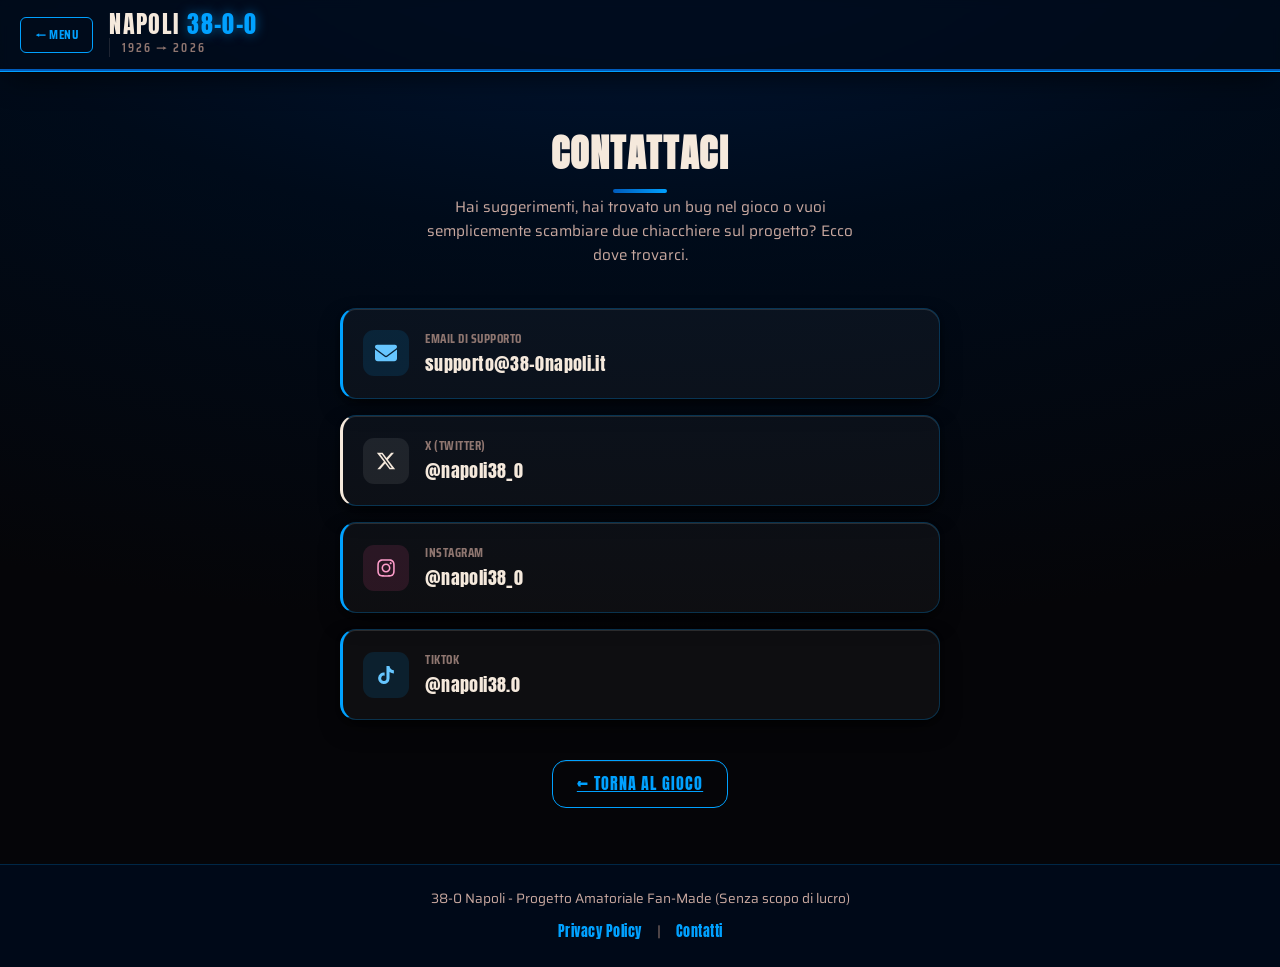
==== commit 6d7ad32e: "Update contatti.html" ====
--- a/contatti.html
+++ b/contatti.html
@@ -184,13 +184,13 @@
         </span>
       </a>
 
-      <a href="https://www.tiktok.com/@napoli38_0" target="_blank" rel="noopener" class="contact-card tk-card">
+      <a href="https://www.tiktok.com/@napoli38.0" target="_blank" rel="noopener" class="contact-card tk-card">
         <span class="contact-card__icon">
           <svg width="18" height="18" viewBox="0 0 448 512" fill="currentColor"><path d="M448,209.91a210.06,210.06,0,0,1-122.77-39.25V349.38A162.55,162.55,0,1,1,185,188.31V278.2a74.62,74.62,0,1,0,52.23,71.18V0l88,0a121.18,121.18,0,0,0,1.86,22.17h0A122.18,122.18,0,0,0,381,102.39a121.43,121.43,0,0,0,67,20.14Z"/></svg>
         </span>
         <span class="contact-card__body">
           <span class="contact-card__label">TikTok</span>
-          <span class="contact-card__value">@napoli38_0</span>
+          <span class="contact-card__value">@napoli38.0</span>
         </span>
       </a>
 
--- a/css/style.css
+++ b/css/style.css
@@ -149,6 +149,25 @@
   background: none;
   border: none;
 }
+.pass-badge {
+  display: inline-flex;
+  width: 22px;
+  height: 22px;
+  align-items: center;
+  justify-content: center;
+  border-radius: 50%;
+  background: #ff5c5c;
+  color: #fff;
+  font-family: var(--font-display);
+  font-size: 0.8rem;
+  line-height: 1;
+  box-shadow: 0 0 10px rgba(255, 92, 92, 0.6);
+  animation: passBadgePulse 1.6s ease-in-out infinite;
+}
+@keyframes passBadgePulse {
+  0%, 100% { transform: scale(1); }
+  50% { transform: scale(1.12); }
+}
 
 /* ============================================================
    SCOREBUG
@@ -225,8 +244,12 @@
 body[data-screen="screen-home"] .topbar { display: none; }
 body[data-screen="screen-home"] .footer { display: none; }
 body[data-screen="screen-home"] main { max-width: none; padding: 0; margin: 0; }
-#screen-home.startmenu { position: relative; overflow: hidden; isolation: isolate; }
+#screen-home.startmenu { position: relative; overflow: hidden; isolation: isolate; background: #000b1a; }
 #screen-home.startmenu.active { display: grid; grid-template-columns: 1.12fr 0.88fr; align-items: stretch; min-height: 100dvh; animation: none; }
+#screen-home.startmenu::before,
+#screen-home.startmenu::after { content: ""; position: absolute; pointer-events: none; z-index: -1; }
+#screen-home.startmenu::before { inset: 7% 48% 9% 4%; border: 1px solid rgba(102,198,255,.13); clip-path: polygon(0 0, 92% 0, 100% 8%, 100% 92%, 92% 100%, 0 100%); box-shadow: inset 0 0 60px rgba(0,161,255,.06), 0 0 40px rgba(0,0,0,.3); }
+#screen-home.startmenu::after { left: 5%; top: 18%; width: min(34vw, 460px); aspect-ratio: 1; border: 1px solid rgba(102,198,255,.12); border-radius: 50%; box-shadow: 0 0 0 22px rgba(102,198,255,.035), 0 0 0 44px rgba(102,198,255,.025); opacity: .8; }
 
 #screen-modulo,
 #screen-bonus,
@@ -341,6 +364,25 @@
   border: 1px solid rgba(0, 161, 255, 0.24);
   box-shadow: var(--shadow-card), var(--bevel-top);
 }
+
+.builder-intro { display: grid; gap: 4px; text-align: center; padding-bottom: 4px; }
+.builder-intro__tag { color: #00ff88; font: 800 .68rem/1 var(--font-cond); letter-spacing: .18em; text-transform: uppercase; }
+.builder-intro strong { color: #fff; font: 400 1.65rem/1.1 var(--font-display); letter-spacing: .04em; text-transform: uppercase; }
+.builder-intro > span:last-child { color: var(--testo-dim); font-size: .82rem; }
+.builder-field { display: grid; gap: 7px; padding: 13px; border: 1px solid rgba(0,161,255,.18); background: rgba(0,8,18,.42); border-radius: 10px; }
+.builder-field--identity { border-top: 2px solid var(--celeste); }
+.builder-label { color: var(--celeste-chiaro); font: 800 .72rem/1 var(--font-cond); letter-spacing: .12em; text-transform: uppercase; }
+.builder-field__hint { color: var(--testo-mute); font: 600 .7rem/1.2 var(--font-cond); letter-spacing: .05em; }
+.builder-section-heading { display: flex; align-items: center; gap: 12px; margin-top: 4px; padding: 5px 2px 0; }
+.builder-section-heading > span { color: #00ff88; font: 400 1.7rem/1 var(--font-display); }
+.builder-section-heading div { display: grid; gap: 2px; }
+.builder-section-heading strong { color: #fff; font: 800 .86rem/1 var(--font-cond); letter-spacing: .1em; text-transform: uppercase; }
+.builder-section-heading small { color: var(--testo-mute); font-size: .72rem; }
+.builder-signoff { display: grid; gap: 2px; margin-top: 3px; text-align: center; }
+.builder-signoff span { color: #ffd24a; font: 800 .72rem/1 var(--font-cond); letter-spacing: .16em; }
+.builder-signoff small { color: var(--testo-mute); font-size: .72rem; }
+.builder-submit { min-height: 52px; background: linear-gradient(100deg, #00ff88, #00a1ff 78%); color: #00112b; font-weight: 900; box-shadow: 0 0 24px rgba(0,255,136,.2); }
+.builder-submit:disabled { filter: saturate(.35); opacity: .65; box-shadow: none; }
 
 .cfg-row {
   display: grid;
@@ -889,12 +931,53 @@
   margin-bottom: 14px;
 }
 
+#screen-replay {
+  position: relative;
+  isolation: isolate;
+  min-height: calc(100vh - var(--bug-h));
+  padding: 24px clamp(12px, 3vw, 48px) 48px;
+  overflow: hidden;
+  background: radial-gradient(circle at 50% 8%, rgba(0, 161, 255, .18), transparent 34%), #02050b;
+}
+.replay-stadium,
+.replay-stadium::before,
+.replay-stadium::after { position: absolute; inset: 0; pointer-events: none; }
+.replay-stadium { z-index: 0; overflow: hidden; }
+.replay-stadium::before { content: ""; background: linear-gradient(180deg, rgba(1, 8, 19, .1), rgba(1, 5, 12, .9) 72%), repeating-linear-gradient(90deg, transparent 0 48px, rgba(255,255,255,.018) 49px 50px); }
+.replay-stadium::after { content: ""; top: 56%; inset-inline: -12%; height: 54%; background: repeating-linear-gradient(90deg, rgba(0, 161, 255, .12) 0 2px, transparent 2px 82px), linear-gradient(170deg, rgba(0, 161, 255, .2), rgba(4, 18, 28, .04)); transform: perspective(600px) rotateX(58deg); transform-origin: top; box-shadow: 0 -25px 90px rgba(0, 161, 255, .12); }
+.replay-stadium__lights { position: absolute; top: 3%; left: 10%; right: 10%; height: 20%; background: radial-gradient(ellipse at 18% 30%, rgba(255,255,255,.8), transparent 2%), radial-gradient(ellipse at 50% 12%, rgba(255,255,255,.75), transparent 2%), radial-gradient(ellipse at 82% 30%, rgba(255,255,255,.8), transparent 2%); filter: blur(8px); opacity: .55; }
+.replay-stadium__stands { position: absolute; top: 17%; left: 4%; right: 4%; height: 31%; border: 1px solid rgba(0, 161, 255, .18); border-radius: 50% 50% 12% 12%; background: repeating-linear-gradient(0deg, rgba(255,255,255,.035) 0 3px, transparent 3px 13px), linear-gradient(180deg, rgba(0, 49, 96, .35), rgba(0, 8, 18, .05)); transform: perspective(500px) rotateX(16deg); box-shadow: 0 0 80px rgba(0, 161, 255, .12) inset; }
+.replay-shell { position: relative; z-index: 1; max-width: 1120px; margin: 0 auto; }
+.replay-kicker { display: block; margin: 0 0 4px 16px; color: #00ff88; font: 800 .72rem/1 var(--font-cond); letter-spacing: .16em; text-transform: uppercase; text-shadow: 0 0 12px rgba(0,255,136,.55); }
+.replay-scoreboard { display: grid; grid-template-columns: 1fr auto 1fr; align-items: center; gap: 18px; margin: 0 auto 14px; padding: 14px 18px; background: linear-gradient(135deg, rgba(0, 31, 69, .9), rgba(0, 7, 17, .9)); border: 1px solid rgba(0, 161, 255, .38); border-top: 2px solid var(--celeste); box-shadow: 0 14px 35px rgba(0,0,0,.35), 0 0 30px rgba(0,161,255,.1) inset; clip-path: polygon(0 0, 99% 0, 100% 22%, 100% 78%, 99% 100%, 0 100%, 1% 78%, 1% 22%); }
+.replay-scoreboard > div:last-child { text-align: right; }
+.replay-scoreboard__label { display: block; color: var(--testo-mute); font: 700 .65rem/1 var(--font-cond); letter-spacing: .14em; }
+.replay-scoreboard strong { display: block; color: #fff; font: 800 1.05rem/1.25 var(--font-cond); letter-spacing: .04em; text-transform: uppercase; }
+.replay-scoreboard__live { color: #00ff88; font: 800 .7rem/1 var(--font-cond); letter-spacing: .12em; text-transform: uppercase; white-space: nowrap; }
+.replay-scoreboard__live i { display: inline-block; width: 8px; height: 8px; margin-right: 6px; border-radius: 50%; background: #00ff88; box-shadow: 0 0 12px #00ff88; animation: replayLiveBlink 1s infinite; }
+@keyframes replayLiveBlink { 50% { opacity: .3; transform: scale(.7); } }
+
+@media (max-width: 620px) {
+  #screen-replay { padding-inline: 8px; }
+  .replay-scoreboard { grid-template-columns: 1fr 1fr; gap: 10px; }
+  .replay-scoreboard__live { grid-column: 1 / -1; grid-row: 2; text-align: center; }
+  .replay-kicker { margin-left: 8px; }
+  .replay-controls { gap: 8px; }
+  .replay-control { min-width: 0; flex: 1 1 120px; }
+  .replay-row { grid-template-columns: 42px minmax(0, 1fr) 58px 34px 58px; gap: 6px; padding: 9px 8px; font-size: .88rem; }
+}
+
 .replay-controls {
   display: flex;
   flex-wrap: wrap;
   align-items: center;
   gap: 12px;
   margin-bottom: 14px;
+  padding: 10px;
+  border: 1px solid rgba(255,255,255,.08);
+  background: rgba(0, 8, 18, .58);
+  box-shadow: 0 8px 25px rgba(0,0,0,.2);
+  backdrop-filter: blur(8px);
 }
 
 .replay-control {
@@ -921,10 +1004,14 @@
 }
 
 .replay-list {
+  position: relative;
+  z-index: 1;
   display: grid;
-  gap: 8px;
-  max-height: 62dvh;
+  gap: 10px;
+  max-height: 61dvh;
   overflow: auto;
+  padding: 6px 8px 18px 4px;
+  perspective: 900px;
 }
 
 .replay-row {
@@ -933,19 +1020,25 @@
   align-items: center;
   gap: 10px;
   padding: 10px 12px;
-  border-radius: 12px;
+  border-radius: 6px 14px 14px 6px;
   background: linear-gradient(180deg, rgba(0, 17, 43, 0.88), rgba(0, 11, 26, 0.72));
   border: 1px solid rgba(0, 161, 255, 0.24);
   color: var(--testo);
-  transform: translateY(8px);
+  transform: translateY(12px) rotateX(8deg) scale(.985);
   opacity: 0;
-  transition: opacity .2s ease, transform .2s ease;
+  box-shadow: 0 10px 22px rgba(0,0,0,.3), 0 1px 0 rgba(255,255,255,.08) inset;
+  transition: opacity .28s ease, transform .38s cubic-bezier(.2,.8,.2,1), box-shadow .28s ease;
 }
 
 .replay-row.in {
   opacity: 1;
-  transform: translateY(0);
-}
+  transform: translateY(0) rotateX(0) scale(1);
+}
+
+.replay-row:hover { transform: translateY(-2px) scale(1.006); box-shadow: 0 14px 28px rgba(0,0,0,.4), 0 0 22px rgba(0,161,255,.1); }
+.replay-row.rr-w { background: linear-gradient(100deg, rgba(0, 110, 76, .38), rgba(0, 17, 43, .82) 60%); }
+.replay-row.rr-d { background: linear-gradient(100deg, rgba(0, 91, 144, .34), rgba(0, 17, 43, .82) 60%); }
+.replay-row.rr-l { background: linear-gradient(100deg, rgba(0, 53, 113, .32), rgba(0, 11, 26, .82) 60%); }
 
 .replay-row.rr-w { border-left: 3px solid var(--rar-noncomune); }
 .replay-row.rr-d { border-left: 3px solid var(--celeste); }
@@ -1234,12 +1327,14 @@
   }
 }
 
-.sm-sky { position: absolute; inset: 0; z-index: -6; background: radial-gradient(120% 90% at 38% 122%, rgba(0,161,255,.18), transparent 46%), radial-gradient(95% 75% at 40% 124%, rgba(0,60,130,.42), transparent 55%), linear-gradient(180deg, #050508, #000b1a 42%, #00112b 80%, #001f4d); }
-.sm-beams { position: absolute; inset: -20% -20% 0 -20%; z-index: -5; pointer-events: none; mix-blend-mode: screen; filter: blur(2px); background: conic-gradient(from 202deg at 10% -8%, transparent 0 18deg, rgba(179,230,255,.10) 20deg 26deg, transparent 28deg 360deg), conic-gradient(from 150deg at 62% -10%, transparent 0 17deg, rgba(179,230,255,.08) 19deg 24deg, transparent 26deg 360deg); animation: smBeam 7s ease-in-out infinite; }
+.sm-sky { position: absolute; inset: 0; z-index: -6; background: radial-gradient(45% 70% at 17% 38%, rgba(0,161,255,.16), transparent 72%), radial-gradient(60% 80% at 84% 15%, rgba(0,91,187,.18), transparent 68%), radial-gradient(120% 90% at 38% 122%, rgba(0,161,255,.22), transparent 46%), radial-gradient(95% 75% at 40% 124%, rgba(0,60,130,.48), transparent 55%), linear-gradient(180deg, #050508 0%, #000b1a 42%, #00112b 80%, #001f4d); }
+.sm-sky::after { content: ""; position: absolute; inset: 0; opacity: .14; background-image: linear-gradient(rgba(102,198,255,.18) 1px, transparent 1px), linear-gradient(90deg, rgba(102,198,255,.18) 1px, transparent 1px); background-size: 56px 56px; mask-image: linear-gradient(90deg, #000, transparent 74%); }
+.sm-beams { position: absolute; inset: -20% -20% 0 -20%; z-index: -5; pointer-events: none; mix-blend-mode: screen; filter: blur(2px); background: conic-gradient(from 202deg at 10% -8%, transparent 0 18deg, rgba(179,230,255,.14) 20deg 26deg, transparent 28deg 360deg), conic-gradient(from 150deg at 62% -10%, transparent 0 17deg, rgba(179,230,255,.11) 19deg 24deg, transparent 26deg 360deg), radial-gradient(ellipse at 13% 8%, rgba(102,198,255,.24), transparent 20%), radial-gradient(ellipse at 72% 0%, rgba(0,161,255,.18), transparent 19%); animation: smBeam 7s ease-in-out infinite; }
 @keyframes smBeam { 0%,100%{opacity:.55} 50%{opacity:1} }
 .sm-tiers { position: absolute; left: 40%; bottom: 28%; width: 150%; height: 46%; transform: translateX(-50%); z-index: -4; opacity: .42; background: radial-gradient(circle at center, rgba(245,233,220,.5) 0 1px, transparent 1.6px) 0 0/15px 15px; -webkit-mask: radial-gradient(120% 130% at 40% 130%, #000 36%, transparent 62%); mask: radial-gradient(120% 130% at 40% 130%, #000 36%, transparent 62%); filter: blur(.4px); }
-.sm-pitch { position: absolute; left: 42%; bottom: -7%; width: 150%; height: 44%; transform: translateX(-50%) perspective(560px) rotateX(60deg); transform-origin: bottom; z-index: -3; background: repeating-linear-gradient(90deg, rgba(255,255,255,.045) 0 7%, transparent 7% 14%), radial-gradient(60% 80% at 50% 0%, rgba(179,230,255,.20), transparent 70%), linear-gradient(180deg, #1f5236, #103021 70%, #0a1f16); box-shadow: inset 0 40px 80px rgba(0,0,0,.6); }
-.sm-pitch::before { content:""; position:absolute; left:50%; top:5%; width:30%; aspect-ratio:1; transform:translateX(-50%); border:2px solid rgba(255,255,255,.15); border-radius:50%; }
+.sm-pitch { position: absolute; left: 42%; bottom: -7%; width: 150%; height: 44%; transform: translateX(-50%) perspective(560px) rotateX(60deg); transform-origin: bottom; z-index: -3; background: repeating-linear-gradient(90deg, rgba(255,255,255,.055) 0 7%, transparent 7% 14%), radial-gradient(60% 80% at 50% 0%, rgba(179,230,255,.24), transparent 70%), linear-gradient(180deg, #245f3d, #103021 70%, #0a1f16); box-shadow: inset 0 40px 80px rgba(0,0,0,.6), 0 -12px 34px rgba(0,161,255,.11); }
+.sm-pitch::before { content:""; position:absolute; left:50%; top:5%; width:30%; aspect-ratio:1; transform:translateX(-50%); border:2px solid rgba(255,255,255,.18); border-radius:50%; box-shadow: 0 0 26px rgba(102,198,255,.08); }
+.sm-pitch::after { content:""; position:absolute; left:50%; top:5%; width:48%; height:72%; transform:translateX(-50%); border:1px solid rgba(255,255,255,.13); border-bottom:0; }
 .sm-grain { position:absolute; inset:0; z-index:-1; pointer-events:none; opacity:.06; mix-blend-mode:overlay; background-image:url("data:image/svg+xml,%3Csvg xmlns='http://www.w3.org/2000/svg' width='160' height='160'%3E%3Cfilter id='n'%3E%3CfeTurbulence type='fractalNoise' baseFrequency='0.9' numOctaves='2'/%3E%3C/filter%3E%3Crect width='100%25' height='100%25' filter='url(%23n)'/%3E%3C/svg%3E"); animation: smGrain 1.2s steps(3) infinite; }
 @keyframes smGrain { 0%{transform:translate(0,0)} 33%{transform:translate(-4%,2%)} 66%{transform:translate(3%,-3%)} 100%{transform:translate(0,0)} }
 .sm-vignette { position:absolute; inset:0; z-index:-1; pointer-events:none; background: radial-gradient(120% 100% at 42% 44%, transparent 50%, rgba(0,0,0,.74) 100%); }
@@ -1250,7 +1345,8 @@
 .sm-top strong { color: var(--celeste); }
 .sm-top__ver { color: var(--testo-dim); }
 
-.startmenu__left { position:relative; display:flex; flex-direction:column; justify-content:center; padding: clamp(28px,5vw,72px); }
+.startmenu__left { position:relative; display:flex; flex-direction:column; justify-content:center; padding: clamp(28px,5vw,72px); isolation:isolate; }
+.startmenu__left::before { content:""; position:absolute; inset:22% 10% 18% 5%; z-index:-1; background: radial-gradient(ellipse at 35% 45%, rgba(0,161,255,.13), transparent 63%); filter: blur(18px); }
 .sm-kicker { font-family: var(--font-cond); font-weight:700; letter-spacing:.42em; text-transform:uppercase; font-size: clamp(.62rem,1.5vw,.84rem); color: var(--celeste); margin-bottom:10px; opacity:0; animation: smFade .8s .2s forwards; }
 .sm-lock { line-height:.8; opacity:0; animation: smRise 1s .05s cubic-bezier(.2,.8,.2,1) forwards; }
 .sm-napoli { display:block; font-family: var(--font-display); font-weight:400; font-size: clamp(4rem,11.5vw,9.6rem); letter-spacing:.01em; color: var(--testo); text-shadow: 0 0 44px rgba(0,0,0,.55); }
@@ -1407,6 +1503,149 @@
 }
 .mode-row.is-featured {
   box-shadow: inset 0 0 0 1px rgba(0,161,255,.26), 0 0 18px -8px rgba(0,161,255,.4);
+}
+
+/* ---------- HUB MODALITA: SALA TATTICA ---------- */
+.subpanel[data-panel="play"] {
+  position: relative;
+  max-width: 700px;
+  width: 100%;
+  margin-inline: auto;
+  padding: 4px 0 22px;
+}
+.subpanel[data-panel="play"]::before {
+  content: "CENTRO PARTITA  /  STAGIONE 2026";
+  display: block;
+  width: fit-content;
+  margin: 8px 0 12px;
+  padding: 5px 10px;
+  border: 1px solid rgba(102,198,255,.28);
+  border-radius: 3px;
+  color: var(--celeste-chiaro);
+  background: rgba(0,161,255,.08);
+  font-family: var(--font-cond);
+  font-size: .64rem;
+  font-weight: 700;
+  letter-spacing: .18em;
+}
+.subpanel[data-panel="play"] > .sm-back {
+  margin-bottom: 18px;
+  border-color: rgba(102,198,255,.42);
+  background: rgba(0,17,43,.58);
+  box-shadow: 0 6px 18px rgba(0,0,0,.18);
+}
+.subpanel[data-panel="play"] > .subpanel__title {
+  position: relative;
+  display: flex;
+  align-items: center;
+  gap: 14px;
+  margin: 0 0 18px;
+  color: var(--testo);
+  font-family: var(--font-display);
+  font-size: clamp(1.55rem, 3vw, 2.15rem);
+  letter-spacing: .045em;
+  line-height: 1;
+}
+.subpanel[data-panel="play"] > .subpanel__title::after {
+  content: "";
+  flex: 1;
+  height: 1px;
+  background: linear-gradient(90deg, rgba(102,198,255,.65), transparent);
+}
+.subpanel[data-panel="play"] .sm-modes {
+  gap: 9px;
+  padding: 2px;
+}
+.subpanel[data-panel="play"] .mode-row {
+  grid-template-columns: 38px minmax(0, 1fr) 22px;
+  gap: 14px;
+  min-height: 84px;
+  padding: 15px 16px 15px 12px;
+  overflow: hidden;
+  border: 1px solid rgba(102,198,255,.14);
+  border-left: 3px solid rgba(102,198,255,.24);
+  border-radius: 5px;
+  background: linear-gradient(105deg, rgba(0,31,67,.9), rgba(0,12,28,.78) 72%);
+  box-shadow: inset 0 1px 0 rgba(255,255,255,.035), 0 8px 18px rgba(0,0,0,.14);
+}
+.subpanel[data-panel="play"] .mode-row::before {
+  content: "";
+  position: absolute;
+  right: -34px;
+  top: -48px;
+  width: 130px;
+  height: 130px;
+  border: 1px solid rgba(102,198,255,.12);
+  border-radius: 50%;
+  box-shadow: 0 0 0 14px rgba(102,198,255,.025), 0 0 0 28px rgba(102,198,255,.018);
+}
+.subpanel[data-panel="play"] .mode-row:hover,
+.subpanel[data-panel="play"] .mode-row:focus-visible {
+  transform: translateX(5px);
+  border-color: rgba(102,198,255,.62);
+  border-left-color: var(--celeste);
+  background: linear-gradient(105deg, rgba(0,91,187,.42), rgba(0,17,43,.86) 76%);
+  box-shadow: inset 0 1px 0 rgba(255,255,255,.08), 0 0 24px -8px rgba(0,161,255,.65);
+}
+.subpanel[data-panel="play"] .mode-row__idx {
+  position: relative;
+  display: grid;
+  place-items: center;
+  min-width: 34px;
+  height: 34px;
+  padding: 0;
+  border: 1px solid rgba(102,198,255,.27);
+  border-radius: 3px;
+  color: var(--celeste-chiaro);
+  background: rgba(0,0,0,.2);
+  font-family: var(--font-display);
+  font-size: .92rem;
+}
+.subpanel[data-panel="play"] .mode-row__body { gap: 5px; }
+.subpanel[data-panel="play"] .mode-row__badge {
+  border-radius: 3px;
+  padding: 3px 7px;
+  letter-spacing: .1em;
+  background: rgba(0,161,255,.13);
+}
+.subpanel[data-panel="play"] .mode-row__lab {
+  font-size: clamp(1.18rem, 2vw, 1.55rem);
+  letter-spacing: .055em;
+}
+.subpanel[data-panel="play"] .mode-row__desc { color: rgba(201,169,160,.82); }
+.subpanel[data-panel="play"] .mode-row__arr {
+  position: relative;
+  color: var(--celeste-chiaro);
+  font-size: 1rem;
+}
+.subpanel[data-panel="play"] .mode-row.is-featured {
+  border-color: rgba(255,210,74,.34);
+  border-left-color: #ffd24a !important;
+  background: linear-gradient(105deg, rgba(74,51,7,.78), rgba(0,21,43,.88) 76%);
+  box-shadow: inset 0 1px 0 rgba(255,255,255,.07), 0 0 28px -9px rgba(255,210,74,.52);
+}
+.subpanel[data-panel="play"] .mode-row.is-featured .mode-row__idx {
+  border-color: rgba(255,210,74,.55);
+  color: #ffd24a;
+  background: rgba(255,210,74,.1);
+}
+.subpanel[data-panel="play"] .mode-row[data-mode="rogue"] { border-left-color: rgba(47,214,195,.8); }
+.subpanel[data-panel="play"] .mode-row[data-mode="rogue"] .mode-row__idx { color: var(--rogue-luce); border-color: rgba(47,214,195,.38); }
+.subpanel[data-panel="play"] .mode-row.is-featured[data-mode="rogue"] {
+  border-color: rgba(47,214,195,.32);
+  border-left-color: var(--rogue) !important;
+  background: linear-gradient(105deg, rgba(8,65,64,.72), rgba(0,21,43,.88) 76%);
+  box-shadow: inset 0 1px 0 rgba(255,255,255,.06), 0 0 24px -9px rgba(47,214,195,.48);
+}
+.subpanel[data-panel="play"] .mode-row[data-mode="serieb"] { border-left-color: rgba(122,92,255,.8); }
+.subpanel[data-panel="play"] .mode-row[data-mode="salary"] { border-left-color: rgba(217,138,61,.8); }
+.subpanel[data-panel="play"] .sm-hidden {
+  align-self: flex-end;
+  margin-top: 9px;
+  padding: 8px 12px;
+  border: 1px solid rgba(102,198,255,.14);
+  border-radius: 4px;
+  background: rgba(0,11,26,.45);
 }
 .sm-rules { font-family: var(--font-body); color: var(--testo-dim); line-height:1.55; font-size:.92rem; max-height:48dvh; overflow:auto; }
 .sm-rules strong { color: var(--testo); }
@@ -2563,7 +2802,7 @@
 }
 /* Stile Bottoni Porta da Rigore */
 /* ============================================================
-   STILE E ANIMAZIONI RIGORI INTERATTIVI
+   STILE E ANIMAZIONI RIGORI INTERATTIVI (FIX ANTI-GLITCH)
    ============================================================ */
 .pen-dir {
   background: rgba(255, 255, 255, 0.1);
@@ -2573,9 +2812,10 @@
   font-family: var(--font-display);
   text-transform: uppercase;
   font-size: 0.9rem;
-  transition: all 0.3s cubic-bezier(0.175, 0.885, 0.32, 1.275);
+  /* FIX: Specifichiamo le transizioni rimuovendo il "transform" per non litigare con le animazioni */
+  transition: background 0.3s ease, border-color 0.3s ease, color 0.3s ease, box-shadow 0.3s ease;
   backdrop-filter: blur(2px);
-  cursor: crosshair; /* Il mouse diventa un mirino! */
+  cursor: crosshair; 
 }
 
 .pen-dir:hover {
@@ -2593,39 +2833,14 @@
   filter: grayscale(100%);
 }
 
-/* Animazione GOL (Esplosione verde + pulsazione continua) */
-@keyframes penaltyGolBurst {
-  0% { transform: scale(1); background: rgba(0,255,136,0.5); box-shadow: 0 0 0 rgba(0,255,136,0); }
-  35% { transform: scale(1.3) rotate(-2deg); background: rgba(0,255,136,0.95); box-shadow: 0 0 40px rgba(0,255,136,1); }
-  60% { transform: scale(1.05) rotate(1deg); }
-  100% { transform: scale(1.12); background: rgba(0,255,136,0.85); box-shadow: 0 0 22px rgba(0,255,136,0.8); }
-}
-@keyframes penaltyGolPulse {
-  0%, 100% { box-shadow: 0 0 18px rgba(0,255,136,0.55); transform: scale(1.1); }
-  50% { box-shadow: 0 0 34px rgba(0,255,136,0.95); transform: scale(1.16); }
-}
-
-/* Animazione PARATA/ERRORE (Vibrazione rossa + pulsazione continua) */
-@keyframes penaltyParataShake {
-  0% { transform: translateX(0) scale(1); background: rgba(255,92,92,0.5); }
-  15% { transform: translateX(-16px) rotate(-4deg) scale(1.08); background: rgba(255,92,92,0.95); }
-  32% { transform: translateX(14px) rotate(4deg); }
-  50% { transform: translateX(-10px) rotate(-2deg); }
-  68% { transform: translateX(6px) rotate(1deg); }
-  85% { transform: translateX(-3px) rotate(-1deg); }
-  100% { transform: translateX(0) rotate(0deg); background: rgba(255,92,92,0.85); }
-}
-@keyframes penaltyParataPulse {
-  0%, 100% { box-shadow: 0 0 16px rgba(255,92,92,0.5); }
-  50% { box-shadow: 0 0 28px rgba(255,92,92,0.9); }
-}
-
 .pen-gol {
   animation: penaltyGolBurst 0.9s cubic-bezier(0.34, 1.56, 0.64, 1) forwards,
              penaltyGolPulse 1.1s ease-in-out 0.9s infinite !important;
   color: white !important;
   border: 2px solid #00ff88 !important;
   z-index: 10;
+  /* FIX: Spegne le transizioni di base per dare priorità assoluta ai Keyframes */
+  transition: none !important; 
 }
 
 .pen-parata {
@@ -2634,6 +2849,137 @@
   color: white !important;
   border: 2px solid #ff5c5c !important;
   z-index: 10;
+  /* FIX: Spegne le transizioni di base per dare priorità assoluta ai Keyframes */
+  transition: none !important; 
+}
+
+/* ============================================================
+   PORTA 3D · PALLONE E PORTIERE ANIMATI (upgrade "videogioco")
+   ============================================================ */
+.pen-goal-wrap {
+  perspective: 900px;
+  margin-bottom: 6px;
+}
+.pen-goal-3d {
+  position: relative;
+  width: 100%;
+  height: 210px;
+  border: 5px solid #f4f8ff;
+  border-bottom: none;
+  border-radius: 4px 4px 0 0;
+  background:
+    linear-gradient(180deg, rgba(0,255,136,0.22) 0%, rgba(0,70,40,0.92) 100%);
+  box-shadow:
+    inset 0 0 55px rgba(0,0,0,0.35),
+    0 26px 34px -14px rgba(0,0,0,0.6);
+  transform: rotateX(7deg);
+  overflow: hidden;
+}
+.pen-net {
+  position: absolute;
+  inset: 0;
+  background-image:
+    repeating-linear-gradient(45deg, rgba(255,255,255,0.16) 0 1px, transparent 1px 11px),
+    repeating-linear-gradient(-45deg, rgba(255,255,255,0.16) 0 1px, transparent 1px 11px);
+  opacity: 0.85;
+  transform: scale(1.02);
+  transition: transform 0.15s ease-out;
+}
+.pen-net.ripple { animation: penNetRipple 0.55s ease-out; }
+@keyframes penNetRipple {
+  0%   { transform: scale(1.02); }
+  25%  { transform: scale(1.06) translateY(2px); }
+  55%  { transform: scale(0.99) translateY(-1px); }
+  100% { transform: scale(1.02); }
+}
+.pen-goal-grid {
+  position: absolute;
+  inset: 0;
+  display: grid;
+  grid-template-columns: repeat(3, 1fr);
+  grid-template-rows: repeat(2, 1fr);
+  gap: 5px;
+  padding: 5px;
+  z-index: 3;
+}
+.pen-dir { transition: all 0.3s cubic-bezier(0.175, 0.885, 0.32, 1.275), opacity 0.3s ease; }
+.pen-dir:hover { transform: scale(1.08); }
+.pen-ball {
+  position: absolute;
+  left: 50%;
+  top: 114%;
+  width: 26px;
+  height: 26px;
+  border-radius: 50%;
+  transform: translate(-50%, -50%) scale(0.6);
+  background:
+    radial-gradient(circle at 30% 26%, #ffffff 0%, #eef1f4 42%, #a9b0b8 100%);
+  box-shadow: 0 5px 10px rgba(0,0,0,0.55), inset 0 0 0 1px rgba(0,0,0,0.18);
+  z-index: 6;
+  opacity: 0;
+  pointer-events: none;
+  will-change: left, top, transform;
+}
+.pen-ball::before {
+  content: "";
+  position: absolute; inset: 3px;
+  border-radius: 50%;
+  background:
+    conic-gradient(from 0deg, rgba(20,20,20,0.35) 0 12deg, transparent 12deg 60deg,
+      rgba(20,20,20,0.35) 60deg 72deg, transparent 72deg 120deg,
+      rgba(20,20,20,0.35) 120deg 132deg, transparent 132deg 180deg,
+      rgba(20,20,20,0.35) 180deg 192deg, transparent 192deg 240deg,
+      rgba(20,20,20,0.35) 240deg 252deg, transparent 252deg 300deg,
+      rgba(20,20,20,0.35) 300deg 312deg, transparent 312deg 360deg);
+  opacity: 0.55;
+}
+.pen-keeper {
+  position: absolute;
+  left: 50%;
+  top: 50%;
+  transform: translate(-50%, -50%);
+  font-size: 2.5rem;
+  line-height: 1;
+  z-index: 4;
+  opacity: 0;
+  filter: drop-shadow(0 8px 6px rgba(0,0,0,0.55));
+  pointer-events: none;
+  will-change: left, top, transform;
+}
+.pen-ground-shadow {
+  height: 12px;
+  margin: 2px 10% 0;
+  border-radius: 50%;
+  background: radial-gradient(ellipse at center, rgba(0,0,0,0.5) 0%, transparent 72%);
+  filter: blur(1px);
+}
+.pen-particle {
+  position: absolute;
+  width: 6px;
+  height: 6px;
+  border-radius: 2px;
+  z-index: 7;
+  pointer-events: none;
+  will-change: transform, opacity;
+}
+.pm-card.flash-goal { animation: penFlashGoal 0.4s ease; }
+.pm-card.flash-save { animation: penFlashSave 0.4s ease; }
+.pm-card.shake-save { animation: penCardShake 0.45s cubic-bezier(0.36, 0.07, 0.19, 0.97); }
+@keyframes penFlashGoal {
+  0%   { box-shadow: var(--shadow-lift), 0 24px 60px rgba(0,0,0,0.55); }
+  30%  { box-shadow: 0 0 90px 22px rgba(0,255,136,0.55); }
+  100% { box-shadow: var(--shadow-lift), 0 24px 60px rgba(0,0,0,0.55); }
+}
+@keyframes penFlashSave {
+  0%   { box-shadow: var(--shadow-lift), 0 24px 60px rgba(0,0,0,0.55); }
+  30%  { box-shadow: 0 0 90px 22px rgba(255,92,92,0.5); }
+  100% { box-shadow: var(--shadow-lift), 0 24px 60px rgba(0,0,0,0.55); }
+}
+@keyframes penCardShake {
+  10%, 90% { transform: translateX(-1px); }
+  20%, 80% { transform: translateX(2px); }
+  30%, 50%, 70% { transform: translateX(-5px); }
+  40%, 60% { transform: translateX(5px); }
 }
 
 /* ============================================================
@@ -2647,6 +2993,7 @@
   border-radius: 14px;
   background: linear-gradient(180deg, rgba(0,161,255,0.10), rgba(0,0,0,0.35));
   border: 2px solid rgba(255,255,255,0.15);
+  box-shadow: inset 0 3px 8px rgba(0,0,0,0.55), inset 0 -2px 4px rgba(255,255,255,0.06);
   overflow: hidden;
 }
 .qte-target-zone {
@@ -2656,6 +3003,16 @@
   background: rgba(0,255,136,0.32);
   border-left: 2px dashed #00ff88;
   border-right: 2px dashed #00ff88;
+  transition: background 0.12s ease, box-shadow 0.12s ease;
+  animation: qteZoneBreathe 1.4s ease-in-out infinite;
+}
+@keyframes qteZoneBreathe {
+  0%, 100% { filter: brightness(1); }
+  50% { filter: brightness(1.35); }
+}
+.qte-target-zone.zone-armed {
+  background: rgba(0,255,136,0.6);
+  box-shadow: 0 0 24px rgba(0,255,136,0.65) inset, 0 0 18px rgba(0,255,136,0.5);
 }
 .qte-cursor {
   position: absolute;
@@ -2664,15 +3021,20 @@
   width: 6px;
   border-radius: 3px;
   background: #fff;
-  box-shadow: 0 0 12px rgba(255,255,255,0.9), 0 0 24px var(--celeste);
+  box-shadow: 0 0 12px rgba(255,255,255,0.9), 0 0 24px var(--celeste), 0 0 46px 6px rgba(0,161,255,0.35);
   transform: translateX(-50%);
   left: 0%;
-}
-.qte-cursor.qte-hit { background: #00ff88 !important; box-shadow: 0 0 22px #00ff88 !important; }
-.qte-cursor.qte-miss { background: #ff5c5c !important; box-shadow: 0 0 22px #ff5c5c !important; }
-
-#qte-tap-btn { transition: transform 0.15s ease; width: 100%; margin-top: 6px; font-size: 1.15rem; padding: 16px; }
-#qte-tap-btn:active { transform: scale(0.95); }
+  transition: box-shadow 0.12s ease, background 0.12s ease;
+}
+.qte-cursor.in-zone {
+  background: #eaffef;
+  box-shadow: 0 0 18px #00ff88, 0 0 36px #00ff88, 0 0 60px 8px rgba(0,255,136,0.4);
+}
+.qte-cursor.qte-hit { background: #00ff88 !important; box-shadow: 0 0 22px #00ff88, 0 0 50px 10px rgba(0,255,136,0.6) !important; }
+.qte-cursor.qte-miss { background: #ff5c5c !important; box-shadow: 0 0 22px #ff5c5c, 0 0 50px 10px rgba(255,92,92,0.55) !important; }
+
+#qte-tap-btn { transition: transform 0.15s ease, box-shadow 0.15s ease; width: 100%; margin-top: 6px; font-size: 1.15rem; padding: 16px; }
+#qte-tap-btn:active { transform: scale(0.93); }
 #qte-tap-btn:disabled { opacity: 0.5; pointer-events: none; }
 
 /* ============================================================
@@ -3105,7 +3467,47 @@
 }
 .collection-empty__icon { font-size: 2.4rem; display: block; margin-bottom: 10px; opacity: 0.6; }
 
-
+/* ============================================================
+   FILTRI RAPIDI (COLLEZIONE & DATABASE CHIPS)
+   ============================================================ */
+.collection-filters {
+  display: flex;
+  flex-wrap: wrap;
+  gap: 8px;
+  justify-content: center;
+  margin-bottom: 18px;
+}
+
+.coll-chip,
+.db-chip {
+  font-family: var(--font-cond);
+  font-weight: 700;
+  font-size: 0.72rem;
+  letter-spacing: 0.06em;
+  text-transform: uppercase;
+  color: var(--testo-dim);
+  background: rgba(255, 255, 255, 0.04);
+  border: 1px solid rgba(255, 255, 255, 0.14);
+  border-radius: 999px;
+  padding: 7px 16px;
+  cursor: pointer;
+  transition: background 0.18s ease, color 0.18s ease, border-color 0.18s ease, transform 0.18s ease;
+}
+
+.coll-chip:hover,
+.db-chip:hover {
+  transform: translateY(-1px);
+  color: var(--testo);
+  border-color: rgba(0, 161, 255, 0.4);
+}
+
+.coll-chip.is-active,
+.db-chip.is-active {
+  background: linear-gradient(90deg, var(--azzurro-vivo), var(--celeste));
+  border-color: var(--celeste);
+  color: #fff;
+  box-shadow: 0 0 12px rgba(0, 161, 255, 0.35);
+}
 /* ============================================================
    ANIMAZIONI WALKOUT E PACCHETTI (ANTI-LAG & ANTI-BUG)
    ============================================================ */
@@ -4467,6 +4869,73 @@
 /* ============================================================
    CARRIERA GIOCATORE - DASHBOARD & SCHEDA PERSONAGGIO
    ============================================================ */
+#screen-player-match {
+  position: relative;
+  isolation: isolate;
+  min-height: calc(100vh - var(--bug-h));
+  padding: 24px clamp(10px, 3vw, 48px) 52px;
+  overflow: hidden;
+  background: radial-gradient(circle at 50% 5%, rgba(0,161,255,.22), transparent 33%), #02050b;
+}
+.career-arena,
+.career-arena::before,
+.career-arena::after { position: absolute; inset: 0; pointer-events: none; }
+.career-arena { z-index: 0; overflow: hidden; }
+.career-arena::before { content: ""; background: linear-gradient(180deg, transparent 0 28%, rgba(0,4,10,.9) 76%), repeating-linear-gradient(90deg, transparent 0 56px, rgba(0,161,255,.025) 57px 58px); }
+.career-arena::after { content: ""; top: 55%; inset-inline: -15%; height: 55%; background: repeating-linear-gradient(90deg, rgba(0,255,136,.09) 0 2px, transparent 2px 88px), linear-gradient(165deg, rgba(0,161,255,.24), rgba(0,10,20,.02)); transform: perspective(620px) rotateX(58deg); transform-origin: top; box-shadow: 0 -30px 90px rgba(0,161,255,.16); }
+.career-arena__lights { position: absolute; top: 2%; left: 8%; right: 8%; height: 25%; background: radial-gradient(ellipse at 16% 30%, rgba(255,255,255,.9), transparent 2%), radial-gradient(ellipse at 50% 10%, rgba(255,255,255,.8), transparent 2%), radial-gradient(ellipse at 84% 30%, rgba(255,255,255,.9), transparent 2%); filter: blur(9px); opacity: .55; }
+.career-arena__stands { position: absolute; top: 17%; left: 3%; right: 3%; height: 32%; border: 1px solid rgba(0,161,255,.2); border-radius: 50% 50% 10% 10%; background: repeating-linear-gradient(0deg, rgba(255,255,255,.045) 0 3px, transparent 3px 14px), linear-gradient(180deg, rgba(0,49,96,.36), transparent); transform: perspective(540px) rotateX(15deg); box-shadow: inset 0 0 80px rgba(0,161,255,.12); }
+.career-match-shell { position: relative; z-index: 1; max-width: 980px; margin: 0 auto; }
+.career-match-kicker { display: block; margin: 0 0 4px 16px; color: #00ff88; font: 800 .72rem/1 var(--font-cond); letter-spacing: .16em; text-transform: uppercase; text-shadow: 0 0 12px rgba(0,255,136,.55); }
+.career-match-hud { display: flex; align-items: center; justify-content: space-between; gap: 12px; margin: 0 auto 18px; padding: 11px 16px; color: var(--testo-dim); font: 800 .7rem/1 var(--font-cond); letter-spacing: .12em; background: linear-gradient(135deg, rgba(0,31,69,.9), rgba(0,7,17,.9)); border: 1px solid rgba(0,161,255,.38); border-top: 2px solid var(--celeste); box-shadow: 0 12px 30px rgba(0,0,0,.3), inset 0 0 24px rgba(0,161,255,.08); clip-path: polygon(0 0, 99% 0, 100% 24%, 100% 76%, 99% 100%, 0 100%, 1% 76%, 1% 24%); }
+.career-match-hud strong { color: #fff; font-size: .9rem; }
+.career-match-hud i { display: inline-block; width: 8px; height: 8px; margin-right: 5px; border-radius: 50%; background: #00ff88; box-shadow: 0 0 12px #00ff88; animation: careerLivePulse 1s infinite; }
+@keyframes careerLivePulse { 50% { opacity: .3; transform: scale(.7); } }
+#player-match-body .verdict { position: relative; overflow: hidden; border-radius: 8px 22px 22px 8px; transform: perspective(1100px) rotateX(1deg); box-shadow: 0 24px 60px rgba(0,0,0,.5), 0 0 35px rgba(0,161,255,.12); }
+#player-match-body .verdict::before { content: ""; position: absolute; inset: 0; background: linear-gradient(115deg, transparent 22%, rgba(255,255,255,.08) 43%, transparent 55%); transform: translateX(-120%); animation: careerCardSweep 5s ease-in-out infinite; pointer-events: none; }
+@keyframes careerCardSweep { 0%, 55% { transform: translateX(-120%); } 75%, 100% { transform: translateX(120%); } }
+#player-match-body .player-trophy-box,
+#player-match-body [style*="background:rgba(255,255,255,0.05)"] { box-shadow: 0 8px 16px rgba(0,0,0,.2), inset 0 1px 0 rgba(255,255,255,.07); transform: translateZ(8px); }
+@media (max-width: 620px) {
+  #screen-player-match { padding-inline: 8px; }
+  .career-match-hud { flex-wrap: wrap; justify-content: center; text-align: center; }
+  .career-match-hud strong { order: -1; flex-basis: 100%; }
+  .career-match-kicker { margin-left: 8px; }
+}
+#screen-player-career {
+  position: relative;
+  isolation: isolate;
+  min-height: calc(100vh - var(--bug-h));
+  padding: 24px clamp(10px, 3vw, 48px) 54px;
+  overflow: hidden;
+  background: radial-gradient(circle at 50% 8%, rgba(0,161,255,.2), transparent 34%), #02050b;
+}
+.player-career-world,
+.player-career-world::before,
+.player-career-world::after { position: absolute; inset: 0; pointer-events: none; }
+.player-career-world { z-index: 0; overflow: hidden; }
+.player-career-world::before { content: ""; background: linear-gradient(180deg, transparent 0 30%, rgba(0,4,10,.92) 78%), repeating-linear-gradient(90deg, transparent 0 64px, rgba(0,161,255,.025) 65px 66px); }
+.player-career-world::after { content: ""; top: 54%; inset-inline: -14%; height: 58%; background: repeating-linear-gradient(90deg, rgba(0,255,136,.08) 0 2px, transparent 2px 92px), linear-gradient(165deg, rgba(0,161,255,.22), rgba(0,10,20,.02)); transform: perspective(680px) rotateX(60deg); transform-origin: top; box-shadow: 0 -30px 90px rgba(0,161,255,.14); }
+.player-career-world__lights { position: absolute; top: 1%; left: 8%; right: 8%; height: 26%; background: radial-gradient(ellipse at 14% 32%, rgba(255,255,255,.9), transparent 2%), radial-gradient(ellipse at 50% 10%, rgba(255,255,255,.8), transparent 2%), radial-gradient(ellipse at 86% 32%, rgba(255,255,255,.9), transparent 2%); filter: blur(10px); opacity: .5; }
+.player-career-world__stands { position: absolute; top: 16%; left: 3%; right: 3%; height: 34%; border: 1px solid rgba(0,161,255,.18); border-radius: 50% 50% 10% 10%; background: repeating-linear-gradient(0deg, rgba(255,255,255,.04) 0 3px, transparent 3px 14px), linear-gradient(180deg, rgba(0,49,96,.34), transparent); transform: perspective(540px) rotateX(15deg); box-shadow: inset 0 0 90px rgba(0,161,255,.1); }
+.player-career-shell { position: relative; z-index: 1; max-width: 1040px; margin: 0 auto; }
+.player-career-kicker { display: block; margin: 0 0 4px 16px; color: var(--celeste-chiaro); font: 800 .72rem/1 var(--font-cond); letter-spacing: .16em; text-transform: uppercase; text-shadow: 0 0 12px rgba(0,161,255,.55); }
+.player-career-statusbar { display: flex; align-items: center; justify-content: space-between; gap: 14px; max-width: 760px; margin: 0 auto 18px; padding: 11px 16px; color: var(--testo-dim); font: 800 .68rem/1 var(--font-cond); letter-spacing: .1em; background: linear-gradient(135deg, rgba(0,31,69,.9), rgba(0,7,17,.9)); border: 1px solid rgba(0,161,255,.34); border-top: 2px solid var(--celeste); box-shadow: 0 12px 30px rgba(0,0,0,.3), inset 0 0 22px rgba(0,161,255,.08); clip-path: polygon(0 0, 99% 0, 100% 24%, 100% 76%, 99% 100%, 0 100%, 1% 76%, 1% 24%); }
+.player-career-statusbar strong { color: #fff; font-size: .88rem; }
+.player-career-statusbar i { display: inline-block; width: 8px; height: 8px; margin-right: 5px; border-radius: 50%; background: #00ff88; box-shadow: 0 0 12px #00ff88; animation: careerLivePulse 1s infinite; }
+.player-career-shell .section-sub { position: relative; z-index: 1; }
+.player-career-shell .custom-form,
+.player-career-shell .player-profile-card { position: relative; overflow: hidden; border-radius: 8px 22px 22px 8px; background: linear-gradient(145deg, rgba(0,33,71,.96), rgba(0,7,17,.96)); border-color: rgba(0,161,255,.55); box-shadow: 0 24px 60px rgba(0,0,0,.52), 0 0 35px rgba(0,161,255,.14), inset 0 1px 0 rgba(255,255,255,.08); transform: perspective(1200px) rotateX(1deg); }
+.player-career-shell .custom-form::before,
+.player-career-shell .player-profile-card::before { content: ""; position: absolute; inset: 0; background: linear-gradient(115deg, transparent 20%, rgba(255,255,255,.08) 43%, transparent 55%); transform: translateX(-120%); animation: careerCardSweep 5.5s ease-in-out infinite; pointer-events: none; }
+.player-career-shell .player-stat-box { background: linear-gradient(145deg, rgba(0,161,255,.12), rgba(0,0,0,.28)); border-color: rgba(0,161,255,.3); box-shadow: inset 0 1px 0 rgba(255,255,255,.08), 0 8px 16px rgba(0,0,0,.2); }
+.player-career-shell .player-trophy-box { box-shadow: inset 0 1px 0 rgba(255,255,255,.08), 0 8px 16px rgba(0,0,0,.25); }
+@media (max-width: 620px) {
+  #screen-player-career { padding-inline: 8px; }
+  .player-career-kicker { margin-left: 8px; }
+  .player-career-statusbar { flex-wrap: wrap; justify-content: center; text-align: center; }
+  .player-career-statusbar strong { order: -1; flex-basis: 100%; }
+}
 .player-profile-card {
   background: linear-gradient(145deg, rgba(0, 33, 71, 0.95), rgba(0, 11, 26, 0.98));
   border: 2px solid var(--celeste);
@@ -4546,6 +5015,11 @@
   border-top: 5px solid #ffffff;
   z-index: 2;
 }
+.jersey-preview-container::after { content: ""; position: absolute; width: 190px; height: 28px; bottom: -10px; border-radius: 50%; background: rgba(0,161,255,.3); filter: blur(12px); }
+.jersey-preview { transform: perspective(500px) rotateY(-8deg) rotateX(3deg); animation: jerseyFloat 4s ease-in-out infinite; }
+.jersey-preview::after { content: ""; position: absolute; inset: 8px; border-radius: 10px 10px 24px 24px; border: 1px solid rgba(255,255,255,.22); pointer-events: none; }
+.jersey-collar { position: absolute; top: 8px; width: 34px; height: 16px; border: 3px solid rgba(255,255,255,.8); border-top: 0; border-radius: 0 0 18px 18px; }
+@keyframes jerseyFloat { 0%, 100% { transform: perspective(500px) rotateY(-8deg) rotateX(3deg) translateY(0); } 50% { transform: perspective(500px) rotateY(5deg) rotateX(3deg) translateY(-7px); } }
 
 /* Rimuove le vecchie maniche buggate che si sovrapponevano al nome */
 .jersey-preview::before { display: none !important; }
@@ -4630,6 +5104,10 @@
   color: #fff !important;
   text-shadow: 0 1px 3px #000;
 }
+.role-selector { transition: transform .2s ease, box-shadow .2s ease, background .2s ease; }
+.role-selector:hover { transform: translate(-50%, -50%) scale(1.12); box-shadow: 0 0 18px rgba(0,161,255,.55); }
+.role-selector.active { background: linear-gradient(145deg, #00a1ff, #005bbb) !important; border: 2px solid #00ff88 !important; box-shadow: 0 0 0 4px rgba(0,255,136,.12), 0 0 25px rgba(0,161,255,.8); transform: translate(-50%, -50%) scale(1.16); }
+.role-selector.active .slot-role { color: #fff !important; text-shadow: 0 1px 4px #00112b; }
 
 /* Nasconde le freccette di sistema nei campi numerici */
 .no-spinners::-webkit-outer-spin-button,
@@ -5003,6 +5481,718 @@
   box-shadow: 0 2px 10px rgba(0,0,0,0.4);
 }
 
+#screen-modulo,
+#screen-draft {
+  position: relative;
+  isolation: isolate;
+  overflow: hidden;
+  background:
+    radial-gradient(ellipse at 50% 18%, rgba(0,161,255,.12), transparent 42%),
+    linear-gradient(145deg, rgba(0,17,43,.55), rgba(5,5,8,.18));
+}
+#screen-modulo::before,
+#screen-draft::before {
+  content: "";
+  position: absolute;
+  inset: 0;
+  z-index: -1;
+  pointer-events: none;
+  opacity: .42;
+  background-image: linear-gradient(rgba(102,198,255,.08) 1px, transparent 1px), linear-gradient(90deg, rgba(102,198,255,.08) 1px, transparent 1px);
+  background-size: 48px 48px;
+  mask-image: linear-gradient(180deg, #000, transparent 92%);
+}
+#screen-modulo .lower-third,
+#screen-draft .lower-third {
+  position: relative;
+  z-index: 1;
+}
+#screen-modulo .section-title,
+#screen-draft .section-title {
+  text-shadow: 0 8px 28px rgba(0,0,0,.5);
+}
+
+#screen-modulo .formation-grid {
+  grid-template-columns: repeat(auto-fit, minmax(190px, 1fr));
+  gap: 16px;
+  max-width: 1160px;
+  margin: 26px auto 0;
+}
+#screen-modulo .formation-card {
+  min-height: 300px;
+  padding: 12px;
+  border-radius: 8px;
+  border-color: rgba(102,198,255,.2);
+  background: linear-gradient(160deg, rgba(0,42,102,.78), rgba(0,11,26,.94));
+  box-shadow: inset 0 1px 0 rgba(255,255,255,.07), 0 18px 36px rgba(0,0,0,.25);
+  transition: transform .22s ease, border-color .22s ease, box-shadow .22s ease;
+}
+#screen-modulo .formation-card:hover,
+#screen-modulo .formation-card:focus-visible {
+  transform: translateY(-7px);
+  border-color: var(--celeste);
+  box-shadow: 0 18px 40px rgba(0,0,0,.42), 0 0 28px -8px var(--glow-celeste);
+  outline: none;
+}
+#screen-modulo .mini-pitch {
+  aspect-ratio: 4 / 5;
+  margin-bottom: 12px;
+  border-radius: 5px;
+  border-color: rgba(255,255,255,.24);
+  background:
+    linear-gradient(90deg, rgba(255,255,255,.035) 50%, transparent 50%) 0 0 / 25% 100%,
+    repeating-linear-gradient(0deg, #244a34 0 12.5%, #193c2b 12.5% 25%);
+  box-shadow: inset 0 0 34px rgba(0,0,0,.42), 0 8px 16px rgba(0,0,0,.22);
+}
+#screen-modulo .mini-pitch::before { background: rgba(255,255,255,.3); }
+#screen-modulo .mini-pitch::after { border-color: rgba(255,255,255,.3); }
+#screen-modulo .mini-dot {
+  width: 14px;
+  height: 14px;
+  border-width: 1px;
+  box-shadow: 0 0 10px rgba(102,198,255,.65);
+}
+#screen-modulo .formation-name {
+  font-size: clamp(1.3rem, 2vw, 1.65rem);
+  color: var(--testo);
+}
+
+#screen-draft { min-height: calc(100dvh - 24px); }
+#screen-draft .draft-layout {
+  grid-template-columns: minmax(220px, .78fr) minmax(380px, 1.35fr) minmax(300px, .95fr);
+  gap: 20px;
+  max-width: 1480px;
+  margin: 22px auto 0;
+  align-items: stretch;
+}
+#screen-draft .draft-sidebar {
+  gap: 14px;
+  position: sticky;
+  top: 18px;
+  align-self: start;
+}
+#screen-draft .team-info-panel,
+#screen-draft .event-log-panel,
+#screen-draft .options-panel {
+  border-radius: 10px;
+  border-color: rgba(102,198,255,.2);
+  background: linear-gradient(160deg, rgba(0,31,67,.9), rgba(0,11,26,.9));
+  box-shadow: inset 0 1px 0 rgba(255,255,255,.06), 0 18px 36px rgba(0,0,0,.2);
+}
+#screen-draft .team-info-panel { padding: 17px; }
+#screen-draft .event-log-panel { padding: 15px; max-height: 420px; }
+#screen-draft .ti-head { display: grid; gap: 5px; padding-bottom: 13px; border-bottom-color: rgba(102,198,255,.25); }
+#screen-draft .ti-mode { color: var(--celeste); font-size: .7rem; letter-spacing: .16em; }
+#screen-draft .ti-goal { font-family: var(--font-display); font-size: 1.16rem; color: var(--testo); line-height: 1.1; }
+#screen-draft .ti-row { padding: 10px 0; border-bottom-color: rgba(255,255,255,.08); }
+#screen-draft .elp-title {
+  display: flex;
+  align-items: center;
+  gap: 9px;
+  margin-bottom: 12px;
+  color: var(--testo);
+  font-family: var(--font-display);
+  font-size: 1.15rem;
+  letter-spacing: .04em;
+  text-transform: uppercase;
+}
+#screen-draft .elp-title::before { content: "LIVE"; padding: 3px 6px; border-radius: 3px; background: #ff5c5c; color: #fff; font-family: var(--font-cond); font-size: .55rem; letter-spacing: .12em; }
+#screen-draft .el-item { padding: 9px 0; border-bottom-color: rgba(255,255,255,.08); }
+#screen-draft .el-name { color: var(--celeste-chiaro); font-family: var(--font-cond); font-weight: 700; text-transform: uppercase; letter-spacing: .04em; }
+#screen-draft .el-text { color: var(--testo-dim); font-size: .78rem; }
+
+#screen-draft .pitch {
+  width: min(100%, 520px);
+  margin: 0 auto;
+  border-radius: 10px;
+  border-color: rgba(102,198,255,.42);
+  background:
+    linear-gradient(90deg, rgba(255,255,255,.04) 50%, transparent 50%) 0 0 / 25% 100%,
+    repeating-linear-gradient(0deg, #245a3c 0 8.33%, #1b4931 8.33% 16.66%),
+    linear-gradient(165deg, #1f4030, #142c20 70%, #0d2016);
+  box-shadow: inset 0 0 80px rgba(0,0,0,.48), 0 22px 48px rgba(0,0,0,.34), 0 0 34px -12px rgba(0,161,255,.5);
+}
+#screen-draft .pitch::after,
+#screen-draft .pitch::before,
+#screen-draft .pitch-lines::before,
+#screen-draft .pitch-lines::after { border-color: rgba(255,255,255,.28); }
+#screen-draft .slot {
+  width: clamp(66px, 8vw, 86px);
+  min-height: 58px;
+  padding: 5px 4px;
+  border-radius: 6px;
+  gap: 2px;
+  font-size: .62rem;
+  backdrop-filter: blur(5px);
+  box-shadow: 0 6px 13px rgba(0,0,0,.25);
+}
+#screen-draft .slot.empty { border-style: solid; border-width: 1px; border-color: rgba(179,230,255,.62); background: rgba(0,17,43,.48); }
+#screen-draft .slot.empty::before { content: "+"; display: block; color: var(--celeste); font-family: var(--font-display); font-size: 1.05rem; line-height: .8; }
+#screen-draft .slot-role { color: var(--celeste-chiaro); font-family: var(--font-cond); font-size: .61rem; letter-spacing: .08em; text-transform: uppercase; }
+#screen-draft .slot-rating { font-size: 1.1rem; color: #fff; }
+#screen-draft .slot-name { max-width: 100%; color: var(--testo); font-family: var(--font-cond); font-size: .66rem; font-weight: 700; text-transform: uppercase; }
+#screen-draft .slot-season,
+#screen-draft .slot-age { color: var(--testo-dim); font-size: .53rem; }
+#screen-draft .slot.active { border-color: #fff; background: rgba(0,161,255,.3); box-shadow: 0 0 20px rgba(0,161,255,.65); transform: translate(-50%, -50%) scale(1.08); }
+#screen-draft .slot.filled { box-shadow: 0 0 0 1px rgba(255,255,255,.12), 0 8px 16px rgba(0,0,0,.3), 0 0 14px -5px rgba(0,161,255,.65); }
+
+#screen-draft .options-panel { padding: 18px; gap: 14px; align-self: start; }
+#screen-draft .options-hint { padding: 10px 12px; border-left: 3px solid var(--celeste); background: rgba(0,161,255,.08); color: var(--celeste-chiaro); font-size: .73rem; letter-spacing: .1em; }
+#screen-draft .options-cards { gap: 10px; }
+#screen-draft .player-card.tcg {
+  min-height: 104px;
+  padding: 12px 14px;
+  border-width: 1px;
+  border-radius: 8px;
+  background: linear-gradient(135deg, rgba(0,42,102,.9), rgba(0,11,26,.98));
+  box-shadow: inset 0 1px 0 rgba(255,255,255,.07), 0 8px 18px rgba(0,0,0,.18);
+}
+#screen-draft .player-card.tcg:hover { transform: translateX(5px); border-color: var(--celeste); box-shadow: 0 10px 24px rgba(0,0,0,.3), 0 0 22px -8px var(--glow-celeste); }
+#screen-draft .player-card.tcg .tc-ln { font-size: 1.3rem; }
+#screen-draft .player-card.tcg .tc-overall span { font-size: 1.8rem; padding: 3px 12px; border-radius: 7px; }
+#screen-draft .draft-actions { padding-top: 4px; border-top: 1px solid rgba(102,198,255,.16); }
+#screen-draft .draft-actions .btn { border-radius: 5px; }
+
+@media (max-width: 1100px) and (min-width: 861px) {
+  #screen-draft .draft-layout { grid-template-columns: 210px minmax(330px, 1fr) 290px; gap: 12px; }
+  #screen-draft .team-info-panel,
+  #screen-draft .event-log-panel,
+  #screen-draft .options-panel { padding: 12px; }
+}
+
+@media (max-width: 860px) {
+  #screen-modulo,
+  #screen-draft { padding: 20px 12px calc(34px + var(--safe-b)); }
+  #screen-modulo .section-sub,
+  #screen-draft .section-sub { margin-bottom: 18px; }
+  #screen-modulo .formation-grid { grid-template-columns: repeat(2, minmax(0, 1fr)); gap: 10px; margin-top: 16px; }
+  #screen-modulo .formation-card { min-height: 230px; padding: 8px; }
+  #screen-modulo .mini-pitch { margin-bottom: 8px; }
+  #screen-modulo .mini-dot { width: 10px; height: 10px; }
+  #screen-modulo .formation-name { font-size: 1.08rem; }
+  #screen-draft .draft-layout { gap: 14px; margin-top: 10px; }
+  #screen-draft .pitch { width: min(100%, 420px); min-height: 0; aspect-ratio: 4 / 5; margin-bottom: 0; }
+  #screen-draft .slot { width: clamp(56px, 16vw, 70px); min-height: 50px; }
+  #screen-draft .slot-name { font-size: .6rem; }
+  #screen-draft .options-panel { width: 100%; padding: 14px; }
+  #screen-draft .options-cards { grid-template-columns: 1fr; }
+  #screen-draft .player-card.tcg { min-height: 94px; }
+  #screen-draft .draft-sidebar { width: 100%; }
+  #screen-draft .event-log-panel { max-height: 260px; }
+}
+
+@media (max-width: 480px) {
+  #screen-modulo .formation-grid { grid-template-columns: repeat(2, minmax(0, 1fr)); }
+  #screen-modulo .formation-card { min-height: 205px; }
+  #screen-draft .pitch { width: 100%; }
+  #screen-draft .slot { width: 56px; min-height: 46px; padding: 3px 2px; }
+  #screen-draft .slot-rating { font-size: .95rem; }
+  #screen-draft .slot-role { font-size: .52rem; }
+  #screen-draft .slot-name { font-size: .56rem; }
+  #screen-draft .draft-actions { flex-direction: column; }
+  #screen-draft .draft-actions > .btn { flex-basis: auto; width: 100%; }
+}
+
+#screen-draft .player-card.tcg.tcg-icon {
+  background: linear-gradient(135deg, #ffffff, #e9edf2) !important;
+  border-color: #d4af37 !important;
+  box-shadow: var(--shadow-card), 0 0 25px rgba(212,175,55,.42) !important;
+}
+#screen-draft .player-card.tcg.tcg-icon .tc-ln { color: #1a1a1a !important; text-shadow: none !important; }
+#screen-draft .player-card.tcg.tcg-icon .tc-fn,
+#screen-draft .player-card.tcg.tcg-icon .tc-positions { color: #4b5563 !important; }
+#screen-draft .player-card.tcg.tcg-icon .tc-overall span { color: #8c6222 !important; background: rgba(212,175,55,.16) !important; border-color: #d4af37 !important; text-shadow: none !important; }
+#screen-draft .player-card.tcg.tcg-icon .tc-season { color: #1a1a1a !important; background: rgba(212,175,55,.22) !important; border-color: #d4af37 !important; }
+
+#screen-draft .player-card.tcg.tcg-centenario {
+  background: radial-gradient(circle at top left, #29b5f6, #005bbb) !important;
+  border-color: #b88a44 !important;
+  box-shadow: var(--shadow-card), inset 0 0 0 2px #fff, 0 0 24px rgba(184,138,68,.42) !important;
+}
+#screen-draft .player-card.tcg.tcg-centenario .tc-ln,
+#screen-draft .player-card.tcg.tcg-centenario .tc-overall span { color: #8c6222 !important; text-shadow: 1px 1px 0 #fff !important; }
+#screen-draft .player-card.tcg.tcg-centenario .tc-overall span { background: #f4f6f9 !important; border-color: #b88a44 !important; }
+#screen-draft .player-card.tcg.tcg-centenario .tc-fn,
+#screen-draft .player-card.tcg.tcg-centenario .tc-positions { color: #fff !important; text-shadow: 0 1px 2px rgba(0,0,0,.4) !important; }
+#screen-draft .player-card.tcg.tcg-centenario .tc-season { color: #fff !important; background: linear-gradient(90deg, #8c6222, #d4af37) !important; border-color: #8c6222 !important; }
+
+#screen-draft .player-card.tcg.tcg-special-if { background: linear-gradient(135deg, #292929, #080808) !important; border-color: #ffd24a !important; }
+#screen-draft .player-card.tcg.tcg-special-if .tc-ln,
+#screen-draft .player-card.tcg.tcg-special-if .tc-overall span { color: #ffd24a !important; text-shadow: 0 0 10px rgba(255,210,74,.5) !important; }
+#screen-draft .player-card.tcg.tcg-special-if .tc-overall span { background: rgba(255,210,74,.16) !important; border-color: #ffd24a !important; }
+#screen-draft .player-card.tcg.tcg-special-if .tc-fn,
+#screen-draft .player-card.tcg.tcg-special-if .tc-positions { color: #f0d98c !important; }
+#screen-draft .player-card.tcg.tcg-special-if .tc-season { color: #1a1a1a !important; background: linear-gradient(90deg, #8c6a1a, #ffd24a) !important; border-color: #8c6a1a !important; }
+
+#screen-draft .player-card.tcg.tcg-special-motm { background: linear-gradient(135deg, #4a2400, #1a0d00) !important; border-color: #ff8c1a !important; }
+#screen-draft .player-card.tcg.tcg-special-motm .tc-ln,
+#screen-draft .player-card.tcg.tcg-special-motm .tc-overall span { color: #ffb347 !important; text-shadow: 0 0 10px rgba(255,140,26,.5) !important; }
+#screen-draft .player-card.tcg.tcg-special-motm .tc-overall span { background: rgba(255,140,26,.18) !important; border-color: #ff8c1a !important; }
+#screen-draft .player-card.tcg.tcg-special-motm .tc-fn,
+#screen-draft .player-card.tcg.tcg-special-motm .tc-positions { color: #ffd9b3 !important; }
+#screen-draft .player-card.tcg.tcg-special-motm .tc-season { color: #fff !important; background: linear-gradient(90deg, #b34700, #ff8c1a) !important; border-color: #b34700 !important; }
+
+#screen-draft .player-card.tcg.tcg-special-tots { background: linear-gradient(135deg, #063b78, #001233) !important; border-color: #ffd24a !important; }
+#screen-draft .player-card.tcg.tcg-special-tots .tc-ln,
+#screen-draft .player-card.tcg.tcg-special-tots .tc-overall span { color: #ffd24a !important; text-shadow: 0 0 10px rgba(255,210,74,.5) !important; }
+#screen-draft .player-card.tcg.tcg-special-tots .tc-overall span { background: rgba(74,157,255,.2) !important; border-color: #ffd24a !important; }
+#screen-draft .player-card.tcg.tcg-special-tots .tc-fn,
+#screen-draft .player-card.tcg.tcg-special-tots .tc-positions { color: #cfe6ff !important; }
+#screen-draft .player-card.tcg.tcg-special-tots .tc-season { color: #ffd24a !important; background: linear-gradient(90deg, #003a8c, #4a9dff) !important; border-color: #003a8c !important; }
+
+#screen-draft .player-card.tcg.tcg-special-eroe { background: linear-gradient(90deg, #fff 0 18%, #005bbb 18% 20%, #fff 20% 38%, #005bbb 38% 40%, #fff 40% 58%, #005bbb 58% 60%, #fff 60% 78%, #005bbb 78% 80%, #fff 80%) !important; border-color: #005bbb !important; }
+#screen-draft .player-card.tcg.tcg-special-eroe .tc-ln,
+#screen-draft .player-card.tcg.tcg-special-eroe .tc-overall span { color: #002147 !important; text-shadow: 0 0 8px #fff !important; }
+#screen-draft .player-card.tcg.tcg-special-eroe .tc-overall span { background: rgba(255,255,255,.95) !important; border-color: #005bbb !important; }
+#screen-draft .player-card.tcg.tcg-special-eroe .tc-fn,
+#screen-draft .player-card.tcg.tcg-special-eroe .tc-positions { color: #005bbb !important; background: rgba(255,255,255,.85) !important; text-shadow: none !important; }
+#screen-draft .player-card.tcg.tcg-special-eroe .tc-season { color: #005bbb !important; background: #fff !important; border-color: #005bbb !important; }
+
+#screen-draft .slot.filled.slot-icon { background: linear-gradient(160deg, #fff, #e0e0e0) padding-box, linear-gradient(145deg, #f3e5ab, #d4af37 45%, #b5952f 75%, #f3e5ab) border-box !important; border-color: transparent !important; }
+#screen-draft .slot.filled.slot-icon .slot-rating { color: #8c6222 !important; text-shadow: none !important; }
+#screen-draft .slot.filled.slot-icon .slot-name,
+#screen-draft .slot.filled.slot-icon .slot-season,
+#screen-draft .slot.filled.slot-icon .slot-age { color: #1a1a1a !important; text-shadow: none !important; }
+#screen-draft .slot.filled.slot-centenario { background: linear-gradient(160deg, #29b5f6, #005bbb) padding-box, linear-gradient(145deg, #d4af37, #8c6222) border-box !important; }
+#screen-draft .slot.filled.slot-centenario .slot-rating,
+#screen-draft .slot.filled.slot-centenario .slot-name,
+#screen-draft .slot.filled.slot-centenario .slot-season,
+#screen-draft .slot.filled.slot-centenario .slot-age { color: #fff !important; text-shadow: 0 1px 2px rgba(0,0,0,.5) !important; }
+#screen-draft .slot.filled.slot-eroe { background: linear-gradient(160deg, #fff, #f4f6f9) padding-box, linear-gradient(145deg, #00a1ff, #005bbb) border-box !important; }
+#screen-draft .slot.filled.slot-eroe .slot-rating,
+#screen-draft .slot.filled.slot-eroe .slot-name,
+#screen-draft .slot.filled.slot-eroe .slot-season,
+#screen-draft .slot.filled.slot-eroe .slot-age { color: #002147 !important; text-shadow: none !important; }
+
+#pass-modal {
+  z-index: 1000 !important;
+  background: rgba(0, 4, 14, .88) !important;
+  -webkit-backdrop-filter: blur(10px) saturate(1.25) !important;
+  backdrop-filter: blur(10px) saturate(1.25) !important;
+}
+#screen-home .startmenu__left:has(#pass-modal.show) { z-index: 1000; }
+#pass-modal .pm-card {
+  position: relative;
+  z-index: 1;
+  background: linear-gradient(160deg, #002b55 0%, #001733 54%, #000914 100%) !important;
+  border: 2px solid #00ff88 !important;
+  box-shadow: 0 28px 80px rgba(0,0,0,.7), 0 0 42px rgba(0,255,136,.2), inset 0 1px 0 rgba(255,255,255,.1) !important;
+  opacity: 1 !important;
+}
+#pass-modal .pm-card::before {
+  content: "";
+  position: absolute;
+  inset: 0;
+  pointer-events: none;
+  border-radius: inherit;
+  background: radial-gradient(circle at 100% 0, rgba(0,255,136,.16), transparent 34%), linear-gradient(135deg, rgba(255,255,255,.06), transparent 35%);
+}
+#pass-modal #pass-rewards-list > * { position: relative; z-index: 1; }
+
+.subpanel[data-panel="bacheca"] {
+  position: relative;
+  isolation: isolate;
+  padding-bottom: 30px;
+}
+.subpanel[data-panel="bacheca"]::before {
+  content: "";
+  position: absolute;
+  inset: -20px -30px auto;
+  height: 360px;
+  z-index: -1;
+  pointer-events: none;
+  background: radial-gradient(ellipse at 50% 0, rgba(255,210,74,.16), transparent 68%), linear-gradient(135deg, rgba(0,161,255,.06), transparent 52%);
+}
+.subpanel[data-panel="bacheca"] > .subpanel__title:first-of-type {
+  margin-top: 18px !important;
+  color: #fff;
+  font-family: var(--font-display);
+  font-size: clamp(1.7rem, 3.5vw, 2.5rem);
+  letter-spacing: .05em;
+}
+.subpanel[data-panel="bacheca"] #palmares-stats { gap: 10px; margin-bottom: 20px !important; }
+.subpanel[data-panel="bacheca"] #palmares-stats .cl-block {
+  min-height: 92px;
+  padding: 14px 10px;
+  border-radius: 7px;
+  border-color: rgba(102,198,255,.22);
+  background: linear-gradient(155deg, rgba(0,42,102,.78), rgba(0,11,26,.86));
+  box-shadow: inset 0 1px 0 rgba(255,255,255,.06), 0 10px 22px rgba(0,0,0,.16);
+}
+.subpanel[data-panel="bacheca"] #palmares-stats .cl-label { color: var(--testo-dim); font-size: .68rem; letter-spacing: .1em; }
+.subpanel[data-panel="bacheca"] #palmares-stats .cl-block strong { font-family: var(--font-display); font-size: 1.8rem; line-height: 1; }
+.archive-toggle {
+  display: flex;
+  align-items: center;
+  gap: 12px;
+  width: 100%;
+  margin: 12px 0 20px;
+  padding: 13px 15px;
+  border: 1px solid rgba(255,210,74,.48);
+  border-radius: 7px;
+  color: #fff;
+  text-align: left;
+  cursor: pointer;
+  background: linear-gradient(105deg, rgba(74,51,7,.72), rgba(0,21,43,.88));
+  box-shadow: inset 0 1px 0 rgba(255,255,255,.06), 0 10px 22px rgba(0,0,0,.18);
+  transition: transform .2s ease, border-color .2s ease, box-shadow .2s ease;
+}
+.archive-toggle:hover,
+.archive-toggle:focus-visible,
+.archive-toggle.is-open { transform: translateY(-3px); border-color: #ffd24a; box-shadow: 0 14px 26px rgba(0,0,0,.28), 0 0 22px -8px rgba(255,210,74,.7); outline: none; }
+.archive-toggle__icon { display: grid; place-items: center; width: 38px; height: 38px; flex: 0 0 38px; border: 1px solid rgba(255,210,74,.42); border-radius: 5px; background: rgba(255,210,74,.1); font-size: 1.2rem; }
+.archive-toggle__body { display: flex; flex-direction: column; gap: 2px; min-width: 0; }
+.archive-toggle__body strong { color: #ffd24a; font-family: var(--font-display); font-size: 1.12rem; letter-spacing: .04em; text-transform: uppercase; }
+.archive-toggle__body small { color: var(--testo-dim); font-family: var(--font-body); font-size: .75rem; }
+.archive-toggle__arrow { margin-left: auto; color: #ffd24a; font-size: 1.8rem; line-height: 1; transition: transform .2s ease; }
+.archive-toggle.is-open .archive-toggle__arrow { transform: rotate(90deg); }
+.immortal-archive { margin: 0 0 26px; padding: 14px; border: 1px solid rgba(255,210,74,.26); border-radius: 9px; background: linear-gradient(160deg, rgba(25,18,0,.72), rgba(0,11,26,.72)); }
+.immortal-archive__intro > p { margin: 0 0 14px; color: var(--testo-dim); font-size: .84rem; text-align: center; }
+.immortal-run { margin-bottom: 10px; overflow: hidden; border: 1px solid rgba(255,210,74,.3); border-radius: 6px; background: rgba(0,11,26,.54); }
+.immortal-run:last-child { margin-bottom: 0; }
+.immortal-run__summary { display: flex; align-items: center; gap: 12px; padding: 12px; cursor: pointer; list-style: none; }
+.immortal-run__summary::-webkit-details-marker { display: none; }
+.immortal-run__number { display: grid; place-items: center; width: 34px; height: 34px; flex: 0 0 34px; border: 1px solid rgba(255,210,74,.42); border-radius: 4px; color: #ffd24a; font-family: var(--font-display); }
+.immortal-run__heading { display: flex; flex-direction: column; gap: 3px; min-width: 0; }
+.immortal-run__heading strong { color: #ffe9ad; font-family: var(--font-cond); font-size: 1rem; letter-spacing: .08em; text-transform: uppercase; }
+.immortal-run__heading small { overflow: hidden; color: var(--testo-mute); font-size: .7rem; text-overflow: ellipsis; white-space: nowrap; }
+.immortal-run__arrow { margin-left: auto; color: #ffd24a; font-size: 1.7rem; transition: transform .2s ease; }
+.immortal-run[open] .immortal-run__arrow { transform: rotate(90deg); }
+.immortal-run__body { display: grid; grid-template-columns: minmax(180px, 240px) minmax(0, 1fr); gap: 16px; padding: 14px; border-top: 1px solid rgba(255,210,74,.18); background: rgba(0,0,0,.18); }
+.immortal-pitch { position: relative; aspect-ratio: 3 / 4; overflow: hidden; border: 1px solid rgba(255,210,74,.4); border-radius: 6px; background: repeating-linear-gradient(0deg, #244a34 0 12.5%, #193c2b 12.5% 25%); box-shadow: inset 0 0 28px rgba(0,0,0,.42); }
+.immortal-pitch::before, .immortal-pitch::after { content: ""; position: absolute; left: 50%; transform: translateX(-50%); width: 42%; height: 13%; border: 1px solid rgba(255,255,255,.28); pointer-events: none; }
+.immortal-pitch::before { top: -1px; border-top: 0; border-radius: 0 0 5px 5px; }
+.immortal-pitch::after { bottom: -1px; border-bottom: 0; border-radius: 5px 5px 0 0; }
+.immortal-pitch .pitch-lines::before { border-top-color: rgba(255,255,255,.25); }
+.immortal-pitch .pitch-lines::after { border-color: rgba(255,255,255,.25); }
+.immortal-player { position: absolute; transform: translate(-50%, -50%); display: flex; flex-direction: column; align-items: center; justify-content: center; width: 50px; min-height: 32px; padding: 3px 2px; border: 1px solid #ffd24a; border-radius: 4px; color: #fff; background: linear-gradient(145deg, #193f58, #001b31); box-shadow: 0 3px 8px rgba(0,0,0,.4), 0 0 8px rgba(255,210,74,.2); text-align: center; line-height: 1; }
+.immortal-player strong { color: #ffd24a; font-family: var(--font-display); font-size: .82rem; }
+.immortal-player span { max-width: 100%; overflow: hidden; font-family: var(--font-cond); font-size: .52rem; font-weight: 700; text-overflow: ellipsis; text-transform: uppercase; white-space: nowrap; }
+.immortal-player small { color: #ffe9ad; font-size: .42rem; }
+.immortal-player.is-empty { border-style: dashed; border-color: rgba(255,255,255,.25); color: rgba(255,255,255,.5); background: rgba(0,0,0,.22); }
+.immortal-roster { display: grid; grid-template-columns: repeat(2, minmax(0, 1fr)); align-content: start; gap: 8px; }
+.immortal-roster > div { padding: 9px !important; border-color: rgba(255,210,74,.25) !important; border-radius: 5px !important; background: rgba(255,210,74,.06) !important; }
+.immortal-roster strong { font-size: .85rem !important; }
+.subpanel[data-panel="bacheca"] > .subpanel__title:not(:first-of-type) { margin-top: 18px; color: var(--celeste-chiaro); }
+.subpanel[data-panel="bacheca"] #achievements-list { gap: 8px; }
+.subpanel[data-panel="bacheca"] #achievements-list .mode-row { min-height: 66px; border-radius: 6px; border-left-width: 3px; background: linear-gradient(105deg, rgba(0,31,67,.86), rgba(0,11,26,.78)); }
+.subpanel[data-panel="bacheca"] #achievements-list .ach-unlocked {
+  position: relative;
+  isolation: isolate;
+  overflow: visible;
+  border-color: rgba(255,210,74,.42);
+  box-shadow: inset 0 1px 0 rgba(255,255,255,.06);
+}
+.subpanel[data-panel="bacheca"] #achievements-list .ach-unlocked::before {
+  content: "";
+  position: absolute;
+  inset: 12px 18px;
+  z-index: -1;
+  border-radius: 50%;
+  background: rgba(255,210,74,.3);
+  filter: blur(22px);
+  opacity: .7;
+  pointer-events: none;
+}
+.subpanel[data-panel="bacheca"] #achievements-list .ach-locked { opacity: .66; filter: saturate(.55); }
+.subpanel[data-panel="bacheca"] #achievements-list .mode-row {
+  overflow: visible;
+  border: 1px solid rgba(102,198,255,.12);
+  border-left: 3px solid rgba(102,198,255,.28);
+  background: linear-gradient(105deg, rgba(0,31,67,.72), rgba(0,11,26,.34) 72%, transparent);
+  box-shadow: inset 0 1px 0 rgba(255,255,255,.035);
+}
+.subpanel[data-panel="bacheca"] #achievements-list .mode-row__idx {
+  position: relative;
+  z-index: 0;
+  border: 0;
+  background: transparent;
+  filter: drop-shadow(0 0 5px rgba(255,210,74,.18));
+}
+.subpanel[data-panel="bacheca"] #achievements-list .mode-row__idx::before {
+  content: "";
+  position: absolute;
+  inset: 5px;
+  z-index: -1;
+  border-radius: 50%;
+  background: radial-gradient(circle, rgba(255,210,74,.2), rgba(255,210,74,.04) 46%, transparent 74%);
+  filter: blur(6px);
+}
+.subpanel[data-panel="bacheca"] #achievements-list .ach-unlocked {
+  border-color: rgba(255,210,74,.34);
+  border-left-color: #ffd24a;
+  background: linear-gradient(105deg, rgba(74,51,7,.38), rgba(0,21,43,.48) 64%, transparent);
+}
+.subpanel[data-panel="bacheca"] #achievements-list .ach-unlocked .mode-row__idx { filter: drop-shadow(0 0 9px rgba(255,210,74,.65)); }
+
+#screen-home.startmenu::before {
+  inset: 4% 42% 6% 1%;
+  border: 0;
+  clip-path: none;
+  box-shadow: none;
+  filter: blur(22px);
+  opacity: .55;
+  background: radial-gradient(ellipse at 48% 40%, rgba(0,161,255,.14), transparent 58%), radial-gradient(ellipse at 30% 80%, rgba(0,60,130,.16), transparent 62%);
+}
+#screen-home.startmenu .subpanel[data-panel="bacheca"]::before {
+  inset: -45px -16% auto;
+  height: 520px;
+  filter: blur(26px);
+  opacity: .62;
+  background: radial-gradient(ellipse at 48% 34%, rgba(0,161,255,.13), transparent 58%), radial-gradient(ellipse at 72% 16%, rgba(255,210,74,.055), transparent 46%);
+  mask-image: linear-gradient(180deg, #000, transparent 88%);
+}
+
+@media (max-width: 620px) {
+  .immortal-run__body { grid-template-columns: 1fr; }
+  .immortal-pitch { width: min(100%, 250px); margin-inline: auto; }
+  .immortal-roster { grid-template-columns: repeat(2, minmax(0, 1fr)); }
+}
+
+.subpanel[data-panel="stadium"] {
+  position: relative;
+  isolation: isolate;
+  padding-bottom: 26px;
+}
+.subpanel[data-panel="stadium"]::before {
+  content: "";
+  position: absolute;
+  inset: -20px -30px auto;
+  height: 330px;
+  z-index: -1;
+  pointer-events: none;
+  background:
+    radial-gradient(ellipse at 50% 0, rgba(0,161,255,.22), transparent 68%),
+    repeating-linear-gradient(90deg, transparent 0 46px, rgba(102,198,255,.06) 47px 48px);
+  mask-image: linear-gradient(180deg, #000, transparent 92%);
+}
+.subpanel[data-panel="stadium"] > * { position: relative; z-index: 1; }
+.subpanel[data-panel="stadium"] > div[style*="justify-content"] {
+  display: flex !important;
+  align-items: flex-end !important;
+  gap: 18px !important;
+  margin: 18px 0 24px !important;
+  padding: 17px 18px !important;
+  border: 1px solid rgba(102,198,255,.25);
+  border-radius: 9px;
+  background: linear-gradient(135deg, rgba(0,42,102,.8), rgba(0,11,26,.72));
+  box-shadow: inset 0 1px 0 rgba(255,255,255,.07), 0 16px 30px rgba(0,0,0,.2);
+}
+.subpanel[data-panel="stadium"] > div[style*="justify-content"] .subpanel__title {
+  flex: 1;
+  color: #fff;
+  font-family: var(--font-display);
+  font-size: clamp(1.5rem, 3vw, 2.25rem);
+  letter-spacing: .05em;
+  line-height: .95;
+  text-transform: uppercase;
+}
+.subpanel[data-panel="stadium"] > div[style*="justify-content"] .subpanel__title::before {
+  content: "IMPIANTI DEL CLUB  /  MARADONA";
+  display: block;
+  margin-bottom: 8px;
+  color: var(--celeste-chiaro);
+  font-family: var(--font-cond);
+  font-size: .62rem;
+  font-weight: 700;
+  letter-spacing: .18em;
+}
+.subpanel[data-panel="stadium"] .wallet-display {
+  border-color: #ffd24a;
+  color: #fff;
+  background: linear-gradient(135deg, rgba(255,210,74,.18), rgba(0,17,43,.75));
+  box-shadow: 0 0 18px rgba(255,210,74,.22);
+}
+.subpanel[data-panel="stadium"] .wallet-display span { color: #ffd24a; }
+.subpanel[data-panel="stadium"] .shop-grid {
+  grid-template-columns: repeat(3, minmax(0, 1fr));
+  gap: 14px;
+  perspective: 1000px;
+}
+.subpanel[data-panel="stadium"] .pack-card {
+  min-height: 268px !important;
+  padding: 22px 16px 16px;
+  gap: 7px;
+  border-radius: 8px;
+  border: 1px solid rgba(102,198,255,.25);
+  background: linear-gradient(160deg, rgba(0,31,67,.92), rgba(0,11,26,.94));
+  box-shadow: inset 0 1px 0 rgba(255,255,255,.06), 0 14px 26px rgba(0,0,0,.22);
+}
+.subpanel[data-panel="stadium"] .pack-card::before { height: 3px; }
+.subpanel[data-panel="stadium"] .pack-card:hover { transform: translateY(-7px) scale(1.015); }
+.subpanel[data-panel="stadium"] .pack-card__icon {
+  display: grid;
+  place-items: center;
+  width: 58px;
+  height: 58px;
+  margin: 2px auto 6px;
+  border: 1px solid rgba(255,255,255,.16);
+  border-radius: 50%;
+  background: rgba(255,255,255,.07);
+  font-size: 1.8rem;
+}
+.subpanel[data-panel="stadium"] .pack-card h3 { margin-bottom: 4px; font-size: 1.35rem !important; }
+.subpanel[data-panel="stadium"] .pack-card p { margin-bottom: 12px; color: rgba(201,169,160,.86); font-size: .78rem !important; line-height: 1.45; }
+.subpanel[data-panel="stadium"] .pack-price {
+  position: relative;
+  z-index: 1;
+  width: 100%;
+  min-height: 40px;
+  display: grid;
+  place-items: center;
+  padding: 8px 10px;
+  border-radius: 5px;
+  font-size: .83rem;
+  letter-spacing: .05em;
+}
+.subpanel[data-panel="stadium"] .btn-buy-upgrade { cursor: pointer; }
+.subpanel[data-panel="stadium"] .pack-card:nth-child(1) { border-color: rgba(255,92,92,.5); }
+.subpanel[data-panel="stadium"] .pack-card:nth-child(1)::before { background: #ff5c5c; }
+.subpanel[data-panel="stadium"] .pack-card:nth-child(2) { border-color: rgba(95,208,106,.5); }
+.subpanel[data-panel="stadium"] .pack-card:nth-child(2)::before { background: #5fd06a; }
+.subpanel[data-panel="stadium"] .pack-card:nth-child(3) { border-color: rgba(102,198,255,.55); }
+.subpanel[data-panel="stadium"] .pack-card:nth-child(3)::before { background: var(--celeste); }
+.subpanel[data-panel="stadium"] .pack-card:nth-child(4) { border-color: rgba(255,210,74,.55); }
+.subpanel[data-panel="stadium"] .pack-card:nth-child(4)::before { background: #ffd24a; }
+.subpanel[data-panel="stadium"] .pack-card:nth-child(5) { border-color: rgba(199,125,255,.55); }
+.subpanel[data-panel="stadium"] .pack-card:nth-child(5)::before { background: #c77dff; }
+.subpanel[data-panel="stadium"] .pack-card.azzurro-pack { border-color: #00ff88 !important; background: linear-gradient(160deg, rgba(0,70,62,.84), rgba(0,22,31,.95)); box-shadow: 0 0 22px rgba(0,255,136,.2), inset 0 1px 0 rgba(255,255,255,.08); }
+.subpanel[data-panel="stadium"] .pack-card.azzurro-pack::before { background: #00ff88; }
+.subpanel[data-panel="stadium"] .pack-card.azzurro-pack .pack-price { background: #00ff88 !important; color: #00112b !important; }
+
+@media (max-width: 900px) {
+  .subpanel[data-panel="stadium"] .shop-grid { grid-template-columns: repeat(2, minmax(0, 1fr)); }
+}
+@media (max-width: 560px) {
+  .subpanel[data-panel="stadium"] > div[style*="justify-content"] { align-items: stretch !important; flex-direction: column; gap: 12px !important; }
+  .subpanel[data-panel="stadium"] .wallet-display { align-self: flex-start; }
+  .subpanel[data-panel="stadium"] .shop-grid { grid-template-columns: 1fr; gap: 12px; }
+  .subpanel[data-panel="stadium"] .pack-card { min-height: 225px !important; }
+  #screen-home .subpanel[data-panel="stadium"] #stadium-upgrades-list { grid-template-columns: 1fr !important; }
+}
+
+#screen-home .startmenu__left > div:has(#btn-missions-toggle) {
+  display: flex !important;
+  align-items: stretch !important;
+  gap: 10px !important;
+  margin-bottom: 25px !important;
+}
+#btn-missions-toggle,
+#btn-pass-toggle {
+  position: relative;
+  min-height: 54px !important;
+  padding: 9px 14px !important;
+  border-radius: 7px !important;
+  overflow: hidden;
+  isolation: isolate;
+  font-family: var(--font-cond) !important;
+  font-size: .8rem !important;
+  font-weight: 800 !important;
+  letter-spacing: .08em !important;
+  text-transform: uppercase;
+  transition: transform .2s ease, border-color .2s ease, box-shadow .2s ease, background .2s ease;
+}
+#btn-missions-toggle::before,
+#btn-pass-toggle::before {
+  content: "";
+  position: absolute;
+  inset: 0;
+  z-index: -1;
+  pointer-events: none;
+  opacity: .72;
+}
+#btn-missions-toggle {
+  border: 1px solid rgba(102,198,255,.78) !important;
+  color: #dff5ff !important;
+  background: linear-gradient(135deg, rgba(0,91,187,.72), rgba(0,20,48,.9)) !important;
+  box-shadow: inset 0 1px 0 rgba(255,255,255,.14), 0 8px 18px rgba(0,0,0,.22), 0 0 16px -8px rgba(0,161,255,.9) !important;
+}
+#btn-missions-toggle::before { background: linear-gradient(115deg, rgba(102,198,255,.22), transparent 42%); }
+#btn-pass-toggle {
+  border: 1px solid rgba(0,255,136,.78) !important;
+  color: #effff5 !important;
+  background: linear-gradient(135deg, rgba(0,103,82,.78), rgba(0,20,35,.94)) !important;
+  box-shadow: inset 0 1px 0 rgba(255,255,255,.14), 0 8px 18px rgba(0,0,0,.22), 0 0 16px -8px rgba(0,255,136,.7) !important;
+}
+#btn-pass-toggle::before { background: linear-gradient(115deg, rgba(255,210,74,.2), transparent 44%); }
+#btn-missions-toggle:hover,
+#btn-missions-toggle:focus-visible,
+#btn-pass-toggle:hover,
+#btn-pass-toggle:focus-visible {
+  transform: translateY(-3px);
+  outline: none;
+}
+#btn-missions-toggle:hover,
+#btn-missions-toggle:focus-visible { border-color: #dff5ff !important; box-shadow: inset 0 1px 0 rgba(255,255,255,.2), 0 12px 24px rgba(0,0,0,.3), 0 0 24px -5px rgba(0,161,255,.9) !important; }
+#btn-pass-toggle:hover,
+#btn-pass-toggle:focus-visible { border-color: #00ff88 !important; box-shadow: inset 0 1px 0 rgba(255,255,255,.2), 0 12px 24px rgba(0,0,0,.3), 0 0 24px -5px rgba(0,255,136,.85) !important; }
+#btn-missions-toggle:active,
+#btn-pass-toggle:active { transform: translateY(-1px) scale(.98); }
+#btn-missions-toggle > span:first-child,
+#btn-pass-toggle > span:first-child {
+  display: grid !important;
+  place-items: center;
+  width: 30px;
+  height: 30px;
+  flex: 0 0 30px;
+  border-radius: 5px;
+  font-size: 1.05rem !important;
+  background: rgba(255,255,255,.1);
+  box-shadow: inset 0 0 0 1px rgba(255,255,255,.12);
+}
+#btn-missions-toggle > span:nth-child(2),
+#btn-pass-toggle > span:nth-child(2) { line-height: 1.05; white-space: nowrap; }
+#btn-missions-toggle #missions-badge,
+#btn-pass-toggle #pass-badge {
+  width: 22px !important;
+  height: 22px !important;
+  margin-left: 2px;
+  flex: 0 0 22px;
+  border-radius: 50% !important;
+  font-family: var(--font-display) !important;
+  font-size: .78rem !important;
+  box-shadow: 0 0 12px rgba(255,92,92,.72) !important;
+}
+#btn-pass-toggle #pass-badge { background: #ff5c5c !important; }
+
+@media (max-width: 520px) {
+  #screen-home .startmenu__left > div:has(#btn-missions-toggle) { gap: 8px !important; }
+  #btn-missions-toggle,
+  #btn-pass-toggle { min-width: 0; padding-inline: 10px !important; font-size: .68rem !important; letter-spacing: .04em !important; }
+  #btn-missions-toggle > span:first-child,
+  #btn-pass-toggle > span:first-child { width: 27px; height: 27px; flex-basis: 27px; font-size: .95rem !important; }
+}
+
+#screen-draft .slot.filled.slot-special-if {
+  background: linear-gradient(160deg, #292929, #050505) padding-box, linear-gradient(145deg, #fff0a3, #ffd24a 45%, #8c6a1a 78%, #ffd24a) border-box !important;
+  border-color: transparent !important;
+  box-shadow: 0 0 16px rgba(255,210,74,.42), var(--shadow-token) !important;
+}
+#screen-draft .slot.filled.slot-special-if .slot-rating { color: #ffd24a !important; text-shadow: 0 0 9px rgba(255,210,74,.7) !important; }
+#screen-draft .slot.filled.slot-special-if .slot-name,
+#screen-draft .slot.filled.slot-special-if .slot-season,
+#screen-draft .slot.filled.slot-special-if .slot-age { color: #f0d98c !important; text-shadow: none !important; }
+
+#screen-draft .slot.filled.slot-special-motm {
+  background: linear-gradient(160deg, #552900, #1b0b00) padding-box, linear-gradient(145deg, #ffd39a, #ff8c1a 46%, #9a3f00 78%, #ffb347) border-box !important;
+  border-color: transparent !important;
+  box-shadow: 0 0 16px rgba(255,140,26,.48), var(--shadow-token) !important;
+}
+#screen-draft .slot.filled.slot-special-motm .slot-rating { color: #ffb347 !important; text-shadow: 0 0 9px rgba(255,140,26,.72) !important; }
+#screen-draft .slot.filled.slot-special-motm .slot-name,
+#screen-draft .slot.filled.slot-special-motm .slot-season,
+#screen-draft .slot.filled.slot-special-motm .slot-age { color: #ffd9b3 !important; text-shadow: none !important; }
+
+#screen-draft .slot.filled.slot-special-tots {
+  background: linear-gradient(160deg, #07549a, #001634) padding-box, linear-gradient(145deg, #e8f2ff, #ffd24a 46%, #2f8eea 78%, #ffd24a) border-box !important;
+  border-color: transparent !important;
+  box-shadow: 0 0 16px rgba(74,157,255,.55), var(--shadow-token) !important;
+}
+#screen-draft .slot.filled.slot-special-tots .slot-rating { color: #ffd24a !important; text-shadow: 0 0 9px rgba(255,210,74,.7) !important; }
+#screen-draft .slot.filled.slot-special-tots .slot-name,
+#screen-draft .slot.filled.slot-special-tots .slot-season,
+#screen-draft .slot.filled.slot-special-tots .slot-age { color: #cfe6ff !important; text-shadow: 0 1px 2px rgba(0,0,0,.55) !important; }
+
 .pwa-ios-sheet__panel h3 {
   color: #fff;
   font-family: var(--font-display, inherit);
@@ -5172,3 +6362,1202 @@
     color: var(--testo-mute, #444);
     font-size: 0.9rem;
 }
+/* ============================================================
+   FIX FLUIDITÀ TESTI EVENTI INTERATTIVI (ANTI-SCATTO)
+   ============================================================ */
+#pen-title, #qte-title {
+  transition: opacity 0.15s ease-in-out;
+  min-height: 72px; /* Previene i salti di layout se il testo va a capo */
+  display: flex;
+  align-items: center;
+  justify-content: center;
+}
+/* ============================================================
+   UPGRADE ESTETICO PACCHETTI · APERTURA 3D STILE "FIFA/FUT"
+   (blocco finale, autoritativo: sovrascrive intenzionalmente le
+   regole precedenti per dare ai pacchetti profondità, luce e
+   movimento più cinematografici e fluidi)
+   ============================================================ */
+#pack-overlay.show {
+  animation: packOverlayFadeIn .35s ease both;
+}
+@keyframes packOverlayFadeIn {
+  from { background-color: rgba(0,0,0,0); }
+  to   { background-color: rgba(0,0,0,1); }
+}
+#pack-overlay::before {
+  content: "";
+  position: absolute;
+  inset: 0;
+  pointer-events: none;
+  background:
+    radial-gradient(ellipse 60% 45% at 50% 42%, rgba(0,255,190,0.16) 0%, transparent 70%),
+    repeating-conic-gradient(from 0deg at 50% 42%, rgba(255,255,255,0.05) 0deg 6deg, transparent 6deg 12deg);
+  animation: packRaysSpin 26s linear infinite;
+  opacity: .75;
+  z-index: 0;
+}
+@keyframes packRaysSpin {
+  from { transform: rotate(0deg); }
+  to   { transform: rotate(360deg); }
+}
+#pack-cards { position: relative; z-index: 1; }
+
+.pack-item-container {
+  perspective: 1400px !important;
+  transition: transform .5s cubic-bezier(0.16,0.9,0.28,1), opacity .5s cubic-bezier(0.16,0.9,0.28,1) !important;
+  will-change: transform, opacity;
+}
+
+.pack-card-inner {
+  transition: transform .75s cubic-bezier(0.34,1.15,0.32,1) !important;
+  transform-style: preserve-3d !important;
+  box-shadow: 0 18px 40px -12px rgba(0,0,0,0.65);
+  border-radius: 16px;
+}
+
+.pack-item-container.flipped .pack-card-inner {
+  transform: rotateY(180deg) !important;
+}
+
+.pack-card-front, .pack-card-back {
+  border-radius: 16px !important;
+  overflow: hidden;
+}
+
+/* Dorso pacchetto: gradiente azzurro premium con "shine" diagonale */
+.pack-card-back {
+  background:
+    linear-gradient(135deg, rgba(0,255,190,0.18) 0%, transparent 40%),
+    linear-gradient(160deg, #012a52 0%, #001731 55%, #000a1c 100%);
+  border: 1px solid rgba(0,255,190,0.35);
+  position: relative;
+}
+.pack-card-back::after {
+  content: "⚽";
+  position: absolute;
+  inset: 0;
+  display: flex;
+  align-items: center;
+  justify-content: center;
+  font-size: 2.6rem;
+  opacity: .18;
+  filter: drop-shadow(0 0 12px rgba(0,255,190,0.5));
+}
+.pack-card-shine {
+  position: absolute;
+  top: -60%; left: -60%;
+  width: 60%; height: 220%;
+  background: linear-gradient(115deg, transparent 30%, rgba(255,255,255,0.35) 48%, transparent 66%);
+  transform: rotate(20deg);
+  animation: packBackShine 2.6s ease-in-out infinite;
+}
+@keyframes packBackShine {
+  0%   { left: -60%; }
+  55%  { left: 130%; }
+  100% { left: 130%; }
+}
+
+/* Fronte carta: leggera profondità + sweep di luce quando si rivela */
+.pack-card-front {
+  box-shadow: 0 0 0 1px rgba(255,255,255,0.08) inset, 0 20px 45px -10px rgba(0,0,0,0.6);
+}
+.pack-card-sweep {
+  position: absolute;
+  top: 0; left: -75%;
+  width: 55%; height: 100%;
+  background: linear-gradient(100deg, transparent 20%, rgba(255,255,255,0.55) 48%, transparent 76%);
+  transform: skewX(-18deg);
+  opacity: 0;
+  pointer-events: none;
+}
+.pack-item-container.flipped .pack-card-sweep {
+  animation: packFrontSweep 1s cubic-bezier(0.2,0.8,0.2,1) .05s 1;
+}
+@keyframes packFrontSweep {
+  0%   { left: -75%; opacity: 0; }
+  12%  { opacity: .9; }
+  55%  { opacity: .55; }
+  100% { left: 130%; opacity: 0; }
+}
+
+/* Bagliore leggendario più vivo e "vivo", coerente con lo stile FIFA */
+.walkout-glow {
+  border-color: #ffd24a !important;
+  animation: pulseLightPro 1.35s ease-in-out infinite alternate !important;
+}
+@keyframes pulseLightPro {
+  0% {
+    box-shadow: 0 0 18px rgba(255,210,74,0.45), 0 0 46px rgba(255,210,74,0.18), inset 0 0 12px rgba(255,210,74,0.25);
+    filter: brightness(1) saturate(1);
+  }
+  100% {
+    box-shadow: 0 0 42px rgba(255,210,74,0.95), 0 0 90px rgba(255,210,74,0.4), inset 0 0 24px rgba(255,210,74,0.55);
+    filter: brightness(1.16) saturate(1.15);
+  }
+}
+
+.card-banner {
+  animation: packBannerPop .38s cubic-bezier(0.34,1.56,0.64,1) both;
+}
+@keyframes packBannerPop {
+  0%   { transform: scale(0) rotate(-6deg); opacity: 0; }
+  70%  { transform: scale(1.12) rotate(1deg); opacity: 1; }
+  100% { transform: scale(1) rotate(0deg); opacity: 1; }
+}
+
+#pack-summary { animation: packSummaryRise .4s cubic-bezier(0.2,0.8,0.2,1) both; }
+@keyframes packSummaryRise {
+  from { opacity: 0; transform: translateY(14px); }
+  to   { opacity: 1; transform: translateY(0); }
+}
+
+@media (prefers-reduced-motion: reduce) {
+  #pack-overlay::before, .pack-card-shine, .pack-item-container.flipped .pack-card-sweep,
+  .walkout-glow, .card-banner, #pack-summary {
+    animation: none !important;
+  }
+}
+/* ============================================================
+   FIX: SFONDO ROTANTE E BLOCCO SCORRIMENTO PACCHETTI
+   ============================================================ */
+
+/* 1. Blocca lo scorrimento della schermata sia da PC (rotellina) che da Telefono (dito) */
+#pack-overlay {
+  overflow: hidden !important; 
+  touch-action: none !important; 
+  overscroll-behavior: none !important;
+}
+
+/* 2. Rende il raggio di luce gigante e fisso, così ruotando non mostra mai i bordi vuoti */
+#pack-overlay::before {
+  position: fixed !important;
+  top: -50% !important;
+  left: -50% !important;
+  width: 200% !important;
+  height: 200% !important;
+  background:
+    radial-gradient(ellipse 40% 40% at 50% 50%, rgba(0,255,190,0.16) 0%, transparent 70%),
+    repeating-conic-gradient(from 0deg at 50% 50%, rgba(255,255,255,0.05) 0deg 6deg, transparent 6deg 12deg) !important;
+  transform-origin: center center !important;
+  animation: packRaysSpin 26s linear infinite !important;
+  opacity: 0.75 !important;
+  z-index: 0 !important;
+  pointer-events: none !important;
+}
+
+/* 3. Salvagente per schermi molto piccoli: rimpicciolisce leggermente gli spazi 
+   per evitare che il bottone di uscita esca fuori dallo schermo bloccato */
+@media (max-height: 700px) {
+  #pack-overlay { padding: 10px !important; }
+  #pack-title { margin-bottom: 10px !important; font-size: 1.4rem !important; }
+  #pack-hint { margin-bottom: 15px !important; }
+  #pack-cards { gap: 10px !important; }
+  .pack-item-container { height: 125px !important; min-height: 125px !important; }
+}
+/* ============================================================
+   UPGRADE ESTETICO · NEGOZIO E COLLEZIONE
+   (blocco finale, autoritativo)
+   ============================================================ */
+
+/* --- Header "hero" comune per Negozio e Collezione --- */
+.shop-hero, .collection-hero {
+  display: flex;
+  justify-content: space-between;
+  align-items: center;
+  gap: 14px;
+  margin: 14px 0 22px 0;
+  padding: 16px 18px;
+  border-radius: 16px;
+  background:
+    radial-gradient(circle at 100% 0%, rgba(0,161,255,0.16) 0%, transparent 60%),
+    linear-gradient(135deg, rgba(0,17,43,0.9), rgba(0,10,26,0.7));
+  border: 1px solid rgba(0,161,255,0.22);
+  flex-wrap: wrap;
+}
+.shop-hero__text, .collection-hero__text { display: flex; flex-direction: column; gap: 4px; }
+.shop-hero__sub, .collection-hero__sub {
+  margin: 0;
+  font-size: 0.82rem;
+  color: var(--testo-dim);
+  font-family: var(--font-body);
+}
+.shop-hero .subpanel__title, .collection-hero .subpanel__title { margin: 0 !important; }
+
+/* --- Wallet più "vivo": bagliore pulsante leggero --- */
+.wallet-display {
+  animation: walletPulse 2.6s ease-in-out infinite;
+  white-space: nowrap;
+}
+@keyframes walletPulse {
+  0%, 100% { box-shadow: 0 0 12px rgba(0,161,255,0.3); }
+  50%      { box-shadow: 0 0 20px rgba(0,161,255,0.55); }
+}
+
+/* --- Sfondo del pannello Negozio: leggera texture da "stadio di notte" --- */
+.subpanel[data-panel="shop"] {
+  position: relative;
+}
+.subpanel[data-panel="shop"]::before {
+  content: "";
+  position: absolute;
+  top: 0; left: -5%; right: -5%; height: 260px;
+  background: radial-gradient(ellipse 60% 100% at 50% 0%, rgba(0,161,255,0.12) 0%, transparent 75%);
+  pointer-events: none;
+  z-index: 0;
+}
+.subpanel[data-panel="shop"] > * { position: relative; z-index: 1; }
+
+/* --- Griglia pacchetti: card più grandi, respiro migliore --- */
+.shop-grid {
+  grid-template-columns: repeat(auto-fit, minmax(210px, 1fr));
+  gap: 16px;
+}
+
+.pack-card {
+  min-height: 250px;
+  padding: 30px 16px 20px;
+  backdrop-filter: blur(3px);
+  transition: transform .3s cubic-bezier(0.2,0.8,0.2,1), box-shadow .3s ease, border-color .3s ease;
+}
+.pack-card:hover {
+  transform: translateY(-8px) scale(1.03) rotateX(2deg);
+}
+.pack-card__icon {
+  font-size: 2.1rem;
+  filter: drop-shadow(0 3px 8px rgba(0,0,0,0.5));
+}
+.pack-card__badge {
+  top: 14px; right: -32px;
+  font-size: 0.6rem;
+  z-index: 2;
+}
+
+/* Nuovo pacchetto economico: TIFOSO */
+.pack-card.tifoso-pack {
+  border-color: rgba(255,255,255,0.35);
+  background: linear-gradient(160deg, rgba(0,17,43,0.95), rgba(255,255,255,0.06));
+}
+.pack-card.tifoso-pack::before { background: rgba(255,255,255,0.5); }
+.pack-card.tifoso-pack:hover { box-shadow: 0 8px 24px rgba(255,255,255,0.15); }
+
+/* Nuovo pacchetto premium: SCUDETTO — il più raro e ambito */
+.pack-card.scudetto-pack {
+  border-color: #00ff88;
+  background:
+    linear-gradient(160deg, rgba(0,17,43,0.95), rgba(0,255,136,0.14) 55%, rgba(255,210,74,0.12));
+  box-shadow: 0 0 24px rgba(0,255,136,0.28);
+  position: relative;
+}
+.pack-card.scudetto-pack::before {
+  background: linear-gradient(90deg, #00ff88, #ffd24a);
+}
+.pack-card.scudetto-pack:hover {
+  box-shadow: 0 10px 40px rgba(0,255,136,0.5), inset 0 0 18px rgba(255,210,74,0.25);
+}
+.pack-card.scudetto-pack .pack-price.scudetto {
+  background: linear-gradient(90deg, #00ff88, #ffd24a);
+  color: #00112b;
+  border: none;
+  font-weight: 900;
+  box-shadow: 0 0 12px rgba(0,255,136,0.4);
+}
+/* Piccola stella animata sullo sfondo del pacchetto più prestigioso */
+.pack-card.scudetto-pack::after {
+  content: "";
+  position: absolute; inset: 0;
+  background: radial-gradient(circle at 50% 20%, rgba(255,255,255,0.25) 0%, transparent 45%);
+  animation: scudettoShimmer 2.4s ease-in-out infinite alternate;
+  pointer-events: none;
+}
+@keyframes scudettoShimmer {
+  from { opacity: .35; }
+  to   { opacity: .85; }
+}
+
+/* --- Collezione: chips e barra di ricerca più curate --- */
+.collection-filters {
+  gap: 8px;
+  padding-bottom: 4px;
+}
+.coll-chip {
+  transition: transform .2s ease, background .2s ease, color .2s ease, border-color .2s ease;
+}
+.coll-chip.is-active {
+  box-shadow: 0 0 12px rgba(0,161,255,0.4);
+}
+.card-search-wrap { margin-bottom: 14px; }
+.card-search-input {
+  transition: border-color .25s ease, box-shadow .25s ease;
+}
+.card-search-input:focus {
+  box-shadow: 0 0 0 3px rgba(0,161,255,0.18);
+}
+
+#collection-grid {
+  animation: collectionFadeIn .35s ease both;
+}
+@keyframes collectionFadeIn {
+  from { opacity: 0; transform: translateY(6px); }
+  to   { opacity: 1; transform: translateY(0); }
+}
+
+@media (max-width: 640px) {
+  .shop-hero, .collection-hero { flex-direction: column; align-items: flex-start; }
+  .wallet-display { align-self: flex-end; }
+}
+
+@media (prefers-reduced-motion: reduce) {
+  .wallet-display, .pack-card.scudetto-pack::after, #collection-grid {
+    animation: none !important;
+  }
+}
+
+/* ============================================================
+   NEGOZIO · NUOVA DISPOSIZIONE "RASTRELLIERA" DI PACCHETTI
+   Sostituisce completamente la vecchia griglia piatta con una
+   fila di "buste" 3D in stile pacchetto da collezione: altezza
+   crescente per rarità, tilt all'hover, foil e bagliore dedicati
+   a ogni fascia. Blocco finale, autoritativo.
+   ============================================================ */
+
+.shop-rack {
+  display: flex;
+  align-items: flex-end;
+  gap: 14px;
+  padding: 10px 6px 26px;
+  overflow-x: auto;
+  overflow-y: visible;
+  scroll-snap-type: x proximity;
+  -webkit-overflow-scrolling: touch;
+}
+.shop-rack::-webkit-scrollbar { height: 6px; }
+.shop-rack::-webkit-scrollbar-thumb { background: rgba(0,161,255,0.35); border-radius: 999px; }
+.shop-rack::-webkit-scrollbar-track { background: rgba(255,255,255,0.04); }
+
+.shop-rack-hint {
+  text-align: center;
+  font-size: .74rem;
+  color: var(--testo-mute);
+  margin: 0 0 6px;
+}
+
+/* --- Reset totale dei vecchi stili .pack-card per questo contesto --- */
+.shop-rack .pack-card {
+  all: unset;
+  box-sizing: border-box;
+  position: relative;
+  flex: 0 0 132px;
+  width: 132px;
+  display: flex;
+  flex-direction: column;
+  align-items: center;
+  justify-content: flex-start;
+  gap: 6px;
+  padding: 16px 10px 44px;
+  border-radius: 20px 20px 10px 10px;
+  cursor: pointer;
+  scroll-snap-align: center;
+  text-align: center;
+  overflow: visible;
+  border: 1px solid rgba(255,255,255,0.14);
+  background:
+    repeating-linear-gradient(125deg, rgba(255,255,255,0.05) 0 8px, transparent 8px 16px),
+    linear-gradient(180deg, rgba(255,255,255,0.08), transparent 30%),
+    linear-gradient(200deg, rgba(0,17,43,0.98), rgba(0,8,20,0.98));
+  box-shadow: 0 14px 26px -14px rgba(0,0,0,0.75), inset 0 0 0 1px rgba(255,255,255,0.03);
+  transition: transform .35s cubic-bezier(0.2,0.8,0.2,1), box-shadow .35s ease, border-color .3s ease;
+  transform-origin: bottom center;
+}
+/* ombra a terra, come una busta appoggiata sullo scaffale */
+.shop-rack .pack-card::after {
+  content: "";
+  position: absolute;
+  left: 12%; right: 12%; bottom: -10px;
+  height: 10px;
+  border-radius: 50%;
+  background: radial-gradient(ellipse at center, rgba(0,0,0,0.55) 0%, transparent 75%);
+  transition: opacity .35s ease, transform .35s ease;
+}
+.shop-rack .pack-card:hover {
+  transform: translateY(-16px) scale(1.05) rotateX(-4deg);
+  z-index: 3;
+}
+.shop-rack .pack-card:hover::after { transform: scale(1.25); opacity: .6; }
+.shop-rack .pack-card:active { transform: translateY(-8px) scale(1.01); }
+
+/* Staircase di altezze per fascia di rarità: più è raro, più è alto */
+.shop-rack .pack-card.tier-1 { height: 208px; }
+.shop-rack .pack-card.tier-2 { height: 226px; }
+.shop-rack .pack-card.tier-3 { height: 246px; border-color: rgba(0,161,255,0.45); }
+.shop-rack .pack-card.tier-4 { height: 266px; border-color: rgba(255,210,74,0.5); }
+.shop-rack .pack-card.tier-5 { height: 286px; border-color: rgba(255,255,255,0.5); }
+.shop-rack .pack-card.tier-6 { height: 308px; border-color: rgba(212,175,55,0.6); }
+.shop-rack .pack-card.tier-7 { height: 332px; border-color: rgba(0,255,136,0.65); }
+
+/* Bagliore ambientale dietro l'icona, colorato per fascia */
+.sleeve-glow {
+  position: absolute;
+  top: 34%; left: 50%;
+  width: 120px; height: 120px;
+  transform: translate(-50%, -50%);
+  border-radius: 50%;
+  filter: blur(18px);
+  opacity: .55;
+  pointer-events: none;
+  z-index: 0;
+}
+.tier-1 .sleeve-glow { background: radial-gradient(circle, rgba(255,255,255,0.35), transparent 70%); }
+.tier-2 .sleeve-glow { background: radial-gradient(circle, rgba(159,176,192,0.45), transparent 70%); }
+.tier-3 .sleeve-glow { background: radial-gradient(circle, rgba(0,161,255,0.55), transparent 70%); }
+.tier-4 .sleeve-glow { background: radial-gradient(circle, rgba(255,210,74,0.55), transparent 70%); }
+.tier-5 .sleeve-glow { background: radial-gradient(circle, rgba(255,255,255,0.55), transparent 70%); }
+.tier-6 .sleeve-glow { background: radial-gradient(circle, rgba(212,175,55,0.6), transparent 70%); }
+.tier-7 .sleeve-glow {
+  background: radial-gradient(circle, rgba(0,255,136,0.7), transparent 70%);
+  animation: sleeveGlowPulse 1.8s ease-in-out infinite alternate;
+}
+@keyframes sleeveGlowPulse {
+  from { opacity: .45; }
+  to   { opacity: .9; }
+}
+
+.sleeve-rarity {
+  position: relative; z-index: 1;
+  font-family: var(--font-cond);
+  font-weight: 800;
+  font-size: .58rem;
+  letter-spacing: .14em;
+  text-transform: uppercase;
+  padding: 3px 9px;
+  border-radius: 999px;
+  border: 1px solid currentColor;
+  opacity: .9;
+}
+.tier-1 .sleeve-rarity { color: #dfe7ee; }
+.tier-2 .sleeve-rarity { color: var(--rar-comune); }
+.tier-3 .sleeve-rarity { color: var(--celeste-chiaro); }
+.tier-4 .sleeve-rarity { color: var(--rar-elite); }
+.tier-5 .sleeve-rarity { color: #ffffff; }
+.tier-6 .sleeve-rarity { color: #d4af37; }
+.tier-7 .sleeve-rarity { color: #00ff88; }
+
+.sleeve-icon {
+  position: relative; z-index: 1;
+  font-size: 2.3rem;
+  margin: 4px 0 2px;
+  filter: drop-shadow(0 4px 8px rgba(0,0,0,0.55));
+}
+.tier-7 .sleeve-icon { font-size: 2.6rem; }
+
+.sleeve-name {
+  position: relative; z-index: 1;
+  font-family: var(--font-display);
+  font-size: 1.05rem;
+  letter-spacing: .03em;
+  text-transform: uppercase;
+  color: var(--testo);
+  line-height: 1.1;
+}
+
+.sleeve-tag {
+  position: relative; z-index: 1;
+  font-family: var(--font-body);
+  font-size: .66rem;
+  line-height: 1.3;
+  color: var(--testo-dim);
+  padding: 0 2px;
+}
+
+.sleeve-price {
+  position: absolute;
+  left: 50%; bottom: -14px;
+  transform: translateX(-50%);
+  z-index: 2;
+  display: flex;
+  flex-direction: column;
+  align-items: center;
+  line-height: 1;
+  min-width: 78px;
+  padding: 7px 10px 6px;
+  border-radius: 999px;
+  font-family: var(--font-display);
+  font-size: 1rem;
+  color: #fff;
+  background: linear-gradient(180deg, var(--azzurro-vivo), var(--azzurro) 65%, var(--azzurro-scuro));
+  box-shadow: 0 6px 16px -4px rgba(0,0,0,0.6), 0 0 0 3px rgba(0,10,26,0.9);
+}
+.sleeve-price small {
+  font-family: var(--font-cond);
+  font-size: .52rem;
+  letter-spacing: .1em;
+  text-transform: uppercase;
+  font-weight: 600;
+  opacity: .8;
+  margin-top: 1px;
+}
+.tier-1 .sleeve-price { background: linear-gradient(180deg, #7c8894, #4d5761); }
+.tier-2 .sleeve-price { background: linear-gradient(180deg, #6f8296, #45525e); }
+.tier-4 .sleeve-price { background: linear-gradient(90deg, #ffd24a, #ff9e2c); color: #00112b; }
+.tier-5 .sleeve-price { background: linear-gradient(90deg, #ffffff, #cfe6ff); color: #002147; }
+.tier-6 .sleeve-price { background: linear-gradient(90deg, #d4af37, #f4e5b0); color: #1a1a1a; }
+.tier-7 .sleeve-price {
+  background: linear-gradient(90deg, #00ff88, #ffd24a);
+  color: #00112b;
+  font-weight: 900;
+  box-shadow: 0 6px 20px -2px rgba(0,255,136,0.55), 0 0 0 3px rgba(0,10,26,0.9);
+}
+
+/* Cartellino "consigliato" / "il migliore" come flag in cima alla busta */
+.sleeve-ribbon {
+  position: absolute;
+  top: -12px; left: 50%;
+  transform: translateX(-50%);
+  z-index: 2;
+  white-space: nowrap;
+  font-family: var(--font-cond);
+  font-weight: 800;
+  font-size: .56rem;
+  letter-spacing: .08em;
+  text-transform: uppercase;
+  color: #00112b;
+  background: var(--celeste-chiaro);
+  padding: 4px 10px;
+  border-radius: 999px;
+  box-shadow: 0 4px 10px rgba(0,0,0,0.4);
+}
+.sleeve-ribbon--elite {
+  background: linear-gradient(90deg, #00ff88, #ffd24a);
+}
+
+/* Foil shine che attraversa la busta, più marcato per le fasce alte */
+.shop-rack .pack-card::before {
+  content: "";
+  position: absolute; inset: 0;
+  background: linear-gradient(115deg, transparent 35%, rgba(255,255,255,0.16) 50%, transparent 65%);
+  transform: translateX(-140%);
+  z-index: 1;
+  pointer-events: none;
+}
+.shop-rack .pack-card:hover::before {
+  animation: sleeveShineSweep .9s ease forwards;
+}
+@keyframes sleeveShineSweep {
+  from { transform: translateX(-140%); }
+  to   { transform: translateX(140%); }
+}
+
+.shop-rack .pack-card.tier-7::before,
+.shop-rack .pack-card.tier-6::before {
+  animation: sleeveShineIdle 3.2s ease-in-out infinite;
+}
+@keyframes sleeveShineIdle {
+  0%, 70%, 100% { transform: translateX(-140%); }
+  85% { transform: translateX(140%); }
+}
+
+@media (max-width: 640px) {
+  .shop-rack { justify-content: flex-start; }
+  .shop-rack .pack-card { flex: 0 0 118px; width: 118px; }
+}
+
+@media (prefers-reduced-motion: reduce) {
+  .sleeve-glow, .shop-rack .pack-card::before {
+    animation: none !important;
+  }
+}
+
+/* ============================================================
+   BOTTONI AZIONE (Collezione / Scambia / Magazzino)
+   Stesso linguaggio visivo delle "buste" pacchetto qui sopra:
+   texture a righe, glow colorato, foil shine allo sweep.
+   ============================================================ */
+.shop-actions {
+  display: flex;
+  flex-direction: column;
+  gap: 12px;
+  margin-top: 22px;
+}
+.shop-actions__row {
+  display: flex;
+  gap: 12px;
+}
+
+.action-sleeve {
+  all: unset;
+  box-sizing: border-box;
+  position: relative;
+  flex: 1;
+  display: flex;
+  align-items: center;
+  justify-content: center;
+  gap: 10px;
+  min-height: 64px;
+  padding: 12px 14px;
+  border-radius: 16px;
+  cursor: pointer;
+  text-align: center;
+  overflow: hidden;
+  /* FIX ESTETICO: Stesso sfondo e bordo dell'intestazione Negozio */
+  border: 1px solid rgba(0, 161, 255, 0.22);
+  background:
+    radial-gradient(circle at 100% 0%, rgba(0, 161, 255, 0.16) 0%, transparent 60%),
+    linear-gradient(135deg, rgba(0, 17, 43, 0.9), rgba(0, 10, 26, 0.7));
+  box-shadow: 0 14px 26px -14px rgba(0,0,0,0.75), inset 0 0 0 1px rgba(255,255,255,0.03);
+  transition: transform .3s cubic-bezier(0.2,0.8,0.2,1), box-shadow .3s ease, border-color .3s ease;
+}
+.action-sleeve::before {
+  content: "";
+  position: absolute; inset: 0;
+  background: linear-gradient(115deg, transparent 35%, rgba(255,255,255,0.16) 50%, transparent 65%);
+  transform: translateX(-140%);
+  z-index: 1;
+  pointer-events: none;
+}
+.action-sleeve:hover::before { animation: sleeveShineSweep .9s ease forwards; }
+.action-sleeve:hover {
+  transform: translateY(-4px) scale(1.02);
+  z-index: 2;
+}
+.action-sleeve:active { transform: translateY(-1px) scale(0.99); }
+
+.action-sleeve__glow {
+  position: absolute;
+  top: 50%; left: 18%;
+  width: 70px; height: 70px;
+  transform: translate(-50%, -50%);
+  border-radius: 50%;
+  filter: blur(16px);
+  opacity: .55;
+  pointer-events: none;
+  z-index: 0;
+}
+.action-sleeve--wide .action-sleeve__glow { left: 8%; }
+
+.action-sleeve__icon {
+  position: relative; z-index: 1;
+  font-size: 1.7rem;
+  line-height: 1;
+  filter: drop-shadow(0 4px 8px rgba(0,0,0,0.55));
+  flex-shrink: 0;
+}
+
+.action-sleeve__label {
+  position: relative; z-index: 1;
+  font-family: var(--font-display);
+  font-size: .82rem;
+  letter-spacing: .03em;
+  text-transform: uppercase;
+  color: var(--testo);
+  line-height: 1.15;
+  display: flex;
+  align-items: center;
+  gap: 8px;
+  justify-content: center;
+}
+
+.action-sleeve__badge {
+  display: inline-flex;
+  align-items: center;
+  justify-content: center;
+  min-width: 22px;
+  height: 22px;
+  padding: 0 5px;
+  border-radius: 999px;
+  font-family: var(--font-display);
+  font-size: .78rem;
+  color: #00112b;
+  background: var(--celeste-chiaro);
+}
+
+/* Varianti colore, coerenti con le fasce di rarità dei pacchetti */
+.action-sleeve--gold {
+  border-color: rgba(255,210,74,0.5);
+}
+.action-sleeve--gold .action-sleeve__glow {
+  background: radial-gradient(circle, rgba(255,210,74,0.55), transparent 70%);
+}
+.action-sleeve--gold:hover {
+  box-shadow: 0 8px 30px -6px rgba(255,158,44,0.55), inset 0 0 0 1px rgba(255,255,255,0.05);
+}
+
+.action-sleeve--celeste {
+  border-color: rgba(0,161,255,0.45);
+}
+.action-sleeve--celeste .action-sleeve__glow {
+  background: radial-gradient(circle, rgba(0,161,255,0.55), transparent 70%);
+}
+.action-sleeve--celeste:hover {
+  box-shadow: 0 8px 30px -6px rgba(0,161,255,0.45), inset 0 0 0 1px rgba(255,255,255,0.05);
+}
+
+.action-sleeve--ghost {
+  border-color: rgba(102,198,255,0.35);
+}
+.action-sleeve--ghost .action-sleeve__glow {
+  background: radial-gradient(circle, rgba(102,198,255,0.45), transparent 70%);
+}
+.action-sleeve--ghost:hover {
+  box-shadow: 0 8px 26px -6px rgba(102,198,255,0.4), inset 0 0 0 1px rgba(255,255,255,0.05);
+}
+.action-sleeve--ghost .action-sleeve__label { color: var(--celeste-chiaro); }
+
+.action-sleeve--wide {
+  width: 100%;
+  min-height: 56px;
+}
+
+@media (max-width: 480px) {
+  .action-sleeve { min-height: 58px; padding: 10px 8px; }
+  .action-sleeve__icon { font-size: 1.4rem; }
+  .action-sleeve__label { font-size: .74rem; }
+}
+
+#screen-home .subpanel[data-panel="leaderboard"] {
+  position: relative;
+  isolation: isolate;
+  padding-bottom: 30px;
+}
+#screen-home .subpanel[data-panel="leaderboard"]::before {
+  content: "";
+  position: absolute;
+  inset: -35px -12% auto;
+  height: 390px;
+  z-index: -1;
+  pointer-events: none;
+  background: radial-gradient(ellipse at 50% 0, rgba(0,161,255,.2), transparent 67%), radial-gradient(ellipse at 82% 22%, rgba(255,210,74,.08), transparent 42%);
+  filter: blur(2px);
+}
+#screen-home .subpanel[data-panel="leaderboard"] > .subpanel__title {
+  margin-top: 18px !important;
+  color: #fff;
+  font-family: var(--font-display);
+  font-size: clamp(1.7rem, 3.5vw, 2.5rem);
+  letter-spacing: .05em;
+  line-height: .95;
+}
+#screen-home .subpanel[data-panel="leaderboard"] > .subpanel__title::before {
+  content: "I NUMERI PARLANO  /  TUTTI IN CAMPO";
+  display: block;
+  margin-bottom: 8px;
+  color: var(--celeste-chiaro);
+  font-family: var(--font-cond);
+  font-size: .62rem;
+  letter-spacing: .18em;
+}
+#screen-home .subpanel[data-panel="leaderboard"] > .options-hint {
+  margin: 0 0 20px !important;
+  padding: 12px 14px;
+  border-left: 3px solid var(--celeste);
+  background: linear-gradient(90deg, rgba(0,161,255,.1), transparent);
+  color: rgba(201,169,160,.88);
+  text-align: left !important;
+}
+#screen-home .subpanel[data-panel="leaderboard"] .lb-tabs {
+  display: grid;
+  grid-template-columns: repeat(4, minmax(0, 1fr));
+  gap: 7px;
+  margin-bottom: 16px;
+  padding: 5px;
+  border: 1px solid rgba(102,198,255,.18);
+  border-radius: 7px;
+  background: rgba(0,11,26,.58);
+  box-shadow: inset 0 1px 0 rgba(255,255,255,.04);
+}
+#screen-home .subpanel[data-panel="leaderboard"] .lb-tab {
+  min-height: 36px;
+  padding: 7px 8px;
+  border: 1px solid transparent;
+  border-radius: 4px;
+  color: var(--testo-dim);
+  background: transparent;
+  font-size: .68rem;
+  letter-spacing: .08em;
+  transition: background .2s ease, color .2s ease, border-color .2s ease, transform .2s ease;
+}
+#screen-home .subpanel[data-panel="leaderboard"] .lb-tab:hover { transform: translateY(-2px); color: #fff; border-color: rgba(102,198,255,.35); background: rgba(0,161,255,.1); }
+#screen-home .subpanel[data-panel="leaderboard"] .lb-tab.is-active { color: #00112b; border-color: var(--celeste-chiaro); background: linear-gradient(135deg, var(--celeste-chiaro), var(--celeste)); box-shadow: 0 0 16px -6px rgba(0,161,255,.9); }
+#screen-home .subpanel[data-panel="leaderboard"] .lb-list { gap: 8px; }
+#screen-home .subpanel[data-panel="leaderboard"] .lb-row {
+  position: relative;
+  grid-template-columns: 42px minmax(0,1fr) 58px 58px 66px;
+  min-height: 60px;
+  gap: 9px;
+  padding: 9px 11px;
+  border: 1px solid rgba(102,198,255,.13);
+  border-left: 3px solid rgba(102,198,255,.28);
+  border-radius: 6px;
+  background: linear-gradient(105deg, rgba(0,31,67,.82), rgba(0,11,26,.72));
+  box-shadow: inset 0 1px 0 rgba(255,255,255,.04), 0 8px 17px rgba(0,0,0,.14);
+  transition: transform .2s ease, border-color .2s ease, background .2s ease;
+}
+#screen-home .subpanel[data-panel="leaderboard"] .lb-row:hover { transform: translateX(4px); border-color: rgba(102,198,255,.5); background: linear-gradient(105deg, rgba(0,60,130,.58), rgba(0,17,43,.8)); }
+#screen-home .subpanel[data-panel="leaderboard"] .lb-pos { display: grid; place-items: center; min-height: 34px; border-radius: 4px; color: var(--celeste-chiaro); background: rgba(0,161,255,.08); font-family: var(--font-display); font-size: 1rem; }
+#screen-home .subpanel[data-panel="leaderboard"] .lb-name { color: #fff; font-family: var(--font-cond); font-size: .98rem; letter-spacing: .04em; text-transform: uppercase; }
+#screen-home .subpanel[data-panel="leaderboard"] .lb-stat { min-width: 0; padding-left: 7px; border-left: 1px solid rgba(102,198,255,.13); }
+#screen-home .subpanel[data-panel="leaderboard"] .lb-stat strong { color: var(--celeste-chiaro); font-size: 1.08rem; }
+#screen-home .subpanel[data-panel="leaderboard"] .lb-stat small { color: var(--testo-mute); font-size: .56rem; letter-spacing: .08em; }
+#screen-home .subpanel[data-panel="leaderboard"] .lb-stat--total { border-left-color: rgba(255,210,74,.3); }
+#screen-home .subpanel[data-panel="leaderboard"] .lb-stat--total strong { color: #ffd24a; }
+#screen-home .subpanel[data-panel="leaderboard"] .lb-row:nth-child(1) { border-left-color: #ffd24a; background: linear-gradient(105deg, rgba(74,51,7,.48), rgba(0,21,43,.8)); }
+#screen-home .subpanel[data-panel="leaderboard"] .lb-row:nth-child(1) .lb-pos { color: #ffd24a; background: rgba(255,210,74,.12); }
+#screen-home .subpanel[data-panel="leaderboard"] .lb-row:nth-child(2) { border-left-color: #cdd6df; }
+#screen-home .subpanel[data-panel="leaderboard"] .lb-row:nth-child(3) { border-left-color: #d98a3d; }
+#screen-home .subpanel[data-panel="leaderboard"] .lb-row--me { border-color: #ffd24a; background: linear-gradient(105deg, rgba(74,51,7,.58), rgba(0,21,43,.86)); box-shadow: 0 0 22px -10px rgba(255,210,74,.8), inset 0 1px 0 rgba(255,255,255,.07); }
+#screen-home .subpanel[data-panel="leaderboard"] .lb-row--me .lb-name::after { color: #ffd24a; }
+#screen-home .subpanel[data-panel="leaderboard"] .lb-empty { padding: 34px 16px; border: 1px dashed rgba(102,198,255,.25); border-radius: 7px; background: rgba(0,17,43,.45); }
+
+@media (max-width: 700px) {
+  #screen-home .subpanel[data-panel="leaderboard"] .lb-tabs { grid-template-columns: repeat(2, minmax(0, 1fr)); }
+  #screen-home .subpanel[data-panel="leaderboard"] .lb-row { grid-template-columns: 34px minmax(0,1fr) 52px 52px 58px; gap: 6px; padding: 8px; }
+  #screen-home .subpanel[data-panel="leaderboard"] .lb-name { font-size: .82rem; }
+  #screen-home .subpanel[data-panel="leaderboard"] .lb-stat strong { font-size: .95rem; }
+}
+
+#screen-home .subpanel[data-panel="sbc-hub"],
+#screen-home .subpanel[data-panel="sbc-trade"] {
+  position: relative;
+  isolation: isolate;
+  padding-bottom: 30px;
+}
+#screen-home .subpanel[data-panel="sbc-hub"]::before,
+#screen-home .subpanel[data-panel="sbc-trade"]::before {
+  display: none;
+}
+#screen-home .subpanel[data-panel="sbc-hub"] > .subpanel__title,
+#screen-home .subpanel[data-panel="sbc-trade"] > .subpanel__title {
+  margin-top: 18px !important;
+  color: #fff;
+  font-family: var(--font-display);
+  font-size: clamp(1.55rem, 3.5vw, 2.35rem);
+  letter-spacing: .05em;
+  line-height: .98;
+}
+#screen-home .subpanel[data-panel="sbc-hub"] > .subpanel__title::before,
+#screen-home .subpanel[data-panel="sbc-trade"] > .subpanel__title::before {
+  content: "SCAMBI DEL CLUB  /  LABORATORIO PREMI";
+  display: block;
+  margin-bottom: 8px;
+  color: #00ffbe;
+  font-family: var(--font-cond);
+  font-size: .62rem;
+  letter-spacing: .18em;
+}
+#screen-home .subpanel[data-panel="sbc-hub"] > .market-hint {
+  margin: 0 0 20px;
+  padding: 12px 14px;
+  border-left: 3px solid #00ffbe;
+  background: linear-gradient(90deg, rgba(0,255,190,.1), transparent);
+  color: rgba(201,169,160,.9);
+}
+#screen-home #sbc-challenges-list { gap: 10px; }
+#screen-home #sbc-challenges-list .mode-row {
+  min-height: 88px;
+  padding: 14px 16px 14px 12px;
+  border: 1px solid rgba(0,255,190,.18);
+  border-left: 3px solid rgba(0,255,190,.65);
+  border-radius: 7px;
+  background: linear-gradient(105deg, rgba(0,55,65,.78), rgba(0,15,31,.82) 75%);
+  box-shadow: inset 0 1px 0 rgba(255,255,255,.06), 0 12px 24px rgba(0,0,0,.18);
+  transition: transform .2s ease, border-color .2s ease, box-shadow .2s ease;
+}
+#screen-home #sbc-challenges-list .mode-row:hover,
+#screen-home #sbc-challenges-list .mode-row:focus-visible {
+  transform: translateX(5px);
+  border-color: #00ffbe;
+  box-shadow: 0 0 26px -10px rgba(0,255,190,.75), inset 0 1px 0 rgba(255,255,255,.1);
+  outline: none;
+}
+#screen-home #sbc-challenges-list .mode-row__idx { display: grid; place-items: center; width: 38px; height: 38px; border: 1px solid rgba(0,255,190,.35); border-radius: 5px; background: rgba(0,255,190,.08); }
+#screen-home #sbc-challenges-list .mode-row__body { gap: 5px; }
+#screen-home #sbc-challenges-list .mode-row__lab { font-size: clamp(1.05rem, 2.2vw, 1.45rem); }
+#screen-home #sbc-challenges-list .mode-row__desc { color: rgba(201,169,160,.84); }
+#screen-home #sbc-challenges-list .mode-row__desc em { display: inline-block; margin-top: 5px; color: #00ffbe; font-style: normal; font-family: var(--font-cond); letter-spacing: .04em; }
+#screen-home .subpanel[data-panel="sbc-trade"] .sm-rules {
+  margin: 14px 0 18px !important;
+  padding: 16px !important;
+  border: 1px solid rgba(0,255,190,.25) !important;
+  border-radius: 8px !important;
+  background: linear-gradient(145deg, rgba(0,55,65,.72), rgba(0,15,31,.82)) !important;
+  box-shadow: inset 0 1px 0 rgba(255,255,255,.06), 0 12px 24px rgba(0,0,0,.18);
+}
+#screen-home .subpanel[data-panel="sbc-trade"] #sbc-trade-desc { color: #fff !important; font-size: .95rem !important; }
+#screen-home .subpanel[data-panel="sbc-trade"] #sbc-counter { display: inline-flex; align-items: center; justify-content: center; min-width: 92px; padding: 5px 12px; border: 1px solid rgba(0,255,190,.42); border-radius: 999px; background: rgba(0,255,190,.1); color: #00ffbe; font-size: 1.15rem !important; }
+#screen-home .subpanel[data-panel="sbc-trade"] #btn-sbc-confirm { margin-top: 12px !important; border-radius: 5px; background: linear-gradient(90deg, #00ffbe, #00a1ff) !important; box-shadow: 0 0 22px -7px rgba(0,255,190,.8); }
+#screen-home .subpanel[data-panel="sbc-trade"] #btn-sbc-confirm:disabled { filter: saturate(.3); box-shadow: none; }
+#screen-home #sbc-grid {
+  display: grid;
+  grid-template-columns: repeat(auto-fit, minmax(185px, 1fr));
+  gap: 12px;
+  padding: 4px;
+}
+#screen-home #sbc-grid .sbc-card {
+  min-height: 178px;
+  padding: 12px 14px;
+  border: 1px solid rgba(102,198,255,.24);
+  border-radius: 8px;
+  background: linear-gradient(145deg, rgba(0,42,86,.9), rgba(0,11,26,.96));
+  box-shadow: inset 0 1px 0 rgba(255,255,255,.06), 0 10px 22px rgba(0,0,0,.2);
+  transition: transform .2s ease, border-color .2s ease, box-shadow .2s ease;
+}
+#screen-home #sbc-grid .sbc-card:hover { transform: translateY(-5px); border-color: #00ffbe; box-shadow: 0 0 24px -9px rgba(0,255,190,.8); }
+#screen-home #sbc-grid .sbc-card.sbc-selected { border-color: #00ffbe !important; background: linear-gradient(145deg, rgba(0,93,82,.88), rgba(0,29,39,.96)); box-shadow: 0 0 26px -7px rgba(0,255,190,.85) !important; transform: translateY(-4px) scale(1.015) !important; }
+#screen-home #sbc-grid .sbc-overlay { border-radius: 7px; background: rgba(0,255,190,.28); color: #fff; text-shadow: 0 2px 8px #00112b; }
+
+@media (max-width: 600px) {
+  #screen-home #sbc-challenges-list .mode-row { min-height: 82px; padding-inline: 10px; }
+  #screen-home #sbc-grid { grid-template-columns: repeat(2, minmax(0, 1fr)); gap: 8px; }
+  #screen-home #sbc-grid .sbc-card { min-height: 150px; padding: 10px 8px; }
+}
+
+#screen-home .subpanel[data-panel="shop"] {
+  position: relative;
+  isolation: isolate;
+  padding-bottom: 32px;
+}
+#screen-home .subpanel[data-panel="shop"]::before {
+  inset: -30px -10% auto;
+  height: 430px;
+  z-index: -1;
+  background:
+    radial-gradient(ellipse at 50% 0, rgba(0,161,255,.2), transparent 62%),
+    radial-gradient(ellipse at 20% 20%, rgba(0,255,190,.08), transparent 42%),
+    repeating-linear-gradient(90deg, transparent 0 54px, rgba(102,198,255,.045) 55px 56px);
+  mask-image: linear-gradient(180deg, #000, transparent 92%);
+}
+#screen-home .subpanel[data-panel="shop"]::after {
+  display: none;
+}
+#screen-home .subpanel[data-panel="shop"] .shop-hero {
+  position: relative;
+  min-height: 118px;
+  margin: 18px 0 22px;
+  padding: 22px 24px;
+  overflow: hidden;
+  border: 1px solid rgba(102,198,255,.34);
+  border-radius: 10px;
+  background:
+    linear-gradient(110deg, rgba(0,42,102,.9), rgba(0,17,43,.78) 58%, rgba(0,255,190,.08)),
+    radial-gradient(circle at 85% 20%, rgba(255,255,255,.12), transparent 25%);
+  box-shadow: inset 0 1px 0 rgba(255,255,255,.1), 0 18px 38px rgba(0,0,0,.28), 0 0 30px -14px rgba(0,161,255,.75);
+}
+#screen-home .subpanel[data-panel="shop"] .shop-hero::after {
+  content: "";
+  position: absolute;
+  right: -8%;
+  bottom: -52px;
+  width: 270px;
+  height: 150px;
+  border: 1px solid rgba(102,198,255,.22);
+  border-radius: 50%;
+  box-shadow: 0 0 0 18px rgba(102,198,255,.035), 0 0 0 36px rgba(102,198,255,.025);
+  transform: rotate(-8deg);
+}
+#screen-home .subpanel[data-panel="shop"] .shop-hero__text { position: relative; z-index: 1; gap: 6px; }
+#screen-home .subpanel[data-panel="shop"] .shop-hero .subpanel__title::before {
+  content: "MERCATO  /  PACCHETTI STAGIONALI";
+  display: block;
+  margin-bottom: 8px;
+  color: var(--celeste-chiaro);
+  font-family: var(--font-cond);
+  font-size: .62rem;
+  letter-spacing: .18em;
+}
+#screen-home .subpanel[data-panel="shop"] .shop-hero .subpanel__title { font-size: clamp(1.7rem, 4vw, 2.55rem); letter-spacing: .05em; line-height: .95; }
+#screen-home .subpanel[data-panel="shop"] .shop-hero__sub { max-width: 38ch; color: rgba(201,169,160,.86); }
+#screen-home .subpanel[data-panel="shop"] .wallet-display {
+  position: relative;
+  z-index: 1;
+  border-color: rgba(0,255,190,.65);
+  background: linear-gradient(135deg, rgba(0,255,190,.16), rgba(0,17,43,.86));
+  color: #f1fffb;
+  box-shadow: 0 0 20px rgba(0,255,190,.18);
+}
+#screen-home .subpanel[data-panel="shop"] .wallet-display span { color: #00ffbe; }
+#screen-home .subpanel[data-panel="shop"] .shop-rack {
+  position: relative;
+  gap: 18px;
+  margin: 0 -6px;
+  padding: 30px 14px 38px;
+  border-top: 1px solid rgba(102,198,255,.2);
+  border-bottom: 1px solid rgba(102,198,255,.18);
+  background:
+    linear-gradient(180deg, rgba(0,161,255,.08), transparent 28%),
+    repeating-linear-gradient(90deg, rgba(255,255,255,.025) 0 1px, transparent 1px 46px);
+  box-shadow: inset 0 18px 30px -26px rgba(0,161,255,.85), inset 0 -18px 30px -26px rgba(0,161,255,.65);
+}
+#screen-home .subpanel[data-panel="shop"] .shop-rack .pack-card {
+  flex-basis: 148px;
+  width: 148px;
+  border-radius: 15px 15px 8px 8px;
+  background:
+    linear-gradient(145deg, rgba(255,255,255,.08), transparent 28%),
+    repeating-linear-gradient(125deg, rgba(255,255,255,.045) 0 7px, transparent 7px 14px),
+    linear-gradient(180deg, rgba(0,42,86,.98), rgba(0,8,20,.99));
+  box-shadow: 0 18px 30px -14px rgba(0,0,0,.82), inset 0 0 0 1px rgba(255,255,255,.05);
+}
+#screen-home .subpanel[data-panel="shop"] .shop-rack .pack-card:hover { transform: translateY(-18px) scale(1.07) rotateX(-4deg); box-shadow: 0 28px 40px -16px rgba(0,0,0,.85), 0 0 24px -8px var(--celeste); }
+#screen-home .subpanel[data-panel="shop"] .shop-rack .pack-card .sleeve-icon {
+  display: grid;
+  place-items: center;
+  width: 62px;
+  height: 62px;
+  margin: 10px 0 5px;
+  border: 1px solid rgba(255,255,255,.2);
+  border-radius: 50%;
+  background: rgba(255,255,255,.08);
+  font-size: 2rem;
+}
+#screen-home .subpanel[data-panel="shop"] .shop-rack .pack-card .sleeve-name { font-size: 1.12rem; }
+#screen-home .subpanel[data-panel="shop"] .shop-rack .pack-card .sleeve-tag { font-size: .68rem; line-height: 1.35; }
+#screen-home .subpanel[data-panel="shop"] .shop-rack .pack-card .sleeve-price { min-width: 92px; padding: 8px 12px 7px; }
+#screen-home .subpanel[data-panel="shop"] .shop-rack .pack-card.tier-3 { border-color: rgba(0,161,255,.65); }
+#screen-home .subpanel[data-panel="shop"] .shop-rack .pack-card.tier-4 { border-color: rgba(255,210,74,.72); }
+#screen-home .subpanel[data-panel="shop"] .shop-rack .pack-card.tier-6 { border-color: rgba(212,175,55,.82); }
+#screen-home .subpanel[data-panel="shop"] .shop-rack .pack-card.tier-7 { border-color: rgba(0,255,136,.85); }
+#screen-home .subpanel[data-panel="shop"] .shop-rack-hint { padding-top: 11px; font-family: var(--font-cond); letter-spacing: .08em; text-transform: uppercase; }
+#screen-home .subpanel[data-panel="shop"] .shop-actions { margin-top: 24px; gap: 10px; }
+#screen-home .subpanel[data-panel="shop"] .action-sleeve { min-height: 70px; border-radius: 8px; background: linear-gradient(135deg, rgba(0,42,86,.86), rgba(0,11,26,.9)); box-shadow: inset 0 1px 0 rgba(255,255,255,.07), 0 12px 24px rgba(0,0,0,.22); }
+#screen-home .subpanel[data-panel="shop"] .action-sleeve:hover { transform: translateY(-5px) scale(1.02); }
+#screen-home .subpanel[data-panel="shop"] .action-sleeve__icon { display: grid; place-items: center; width: 36px; height: 36px; border-radius: 6px; background: rgba(255,255,255,.08); }
+#screen-home .subpanel[data-panel="shop"] .action-sleeve--wide { min-height: 58px; }
+
+@media (max-width: 640px) {
+  #screen-home .subpanel[data-panel="shop"] .shop-hero { align-items: flex-start; padding: 18px; }
+  #screen-home .subpanel[data-panel="shop"] .shop-hero::after { opacity: .45; }
+  #screen-home .subpanel[data-panel="shop"] .wallet-display { align-self: flex-end; }
+  #screen-home .subpanel[data-panel="shop"] .shop-rack { margin-inline: -2px; gap: 14px; padding-inline: 10px; }
+  #screen-home .subpanel[data-panel="shop"] .shop-rack .pack-card { flex-basis: 138px; width: 138px; }
+  #screen-home .subpanel[data-panel="shop"] .shop-actions__row { gap: 8px; }
+  #screen-home .subpanel[data-panel="shop"] .action-sleeve { min-height: 62px; padding: 10px 8px; }
+}
+
+/* ============================================================
+   UPGRADE ESTETICO PANNELLO SQUADRA DEI SOGNI
+   ============================================================ */
+.dt-hero {
+  text-align: center;
+  margin: 10px 0 25px;
+  animation: pmPop 0.5s cubic-bezier(0.2, 1.3, 0.4, 1) backwards;
+}
+.dt-hero__icon {
+  font-size: 3.5rem;
+  line-height: 1;
+  margin-bottom: 5px;
+  filter: drop-shadow(0 0 15px rgba(255, 210, 74, 0.6));
+}
+.dt-hero__title {
+  font-family: var(--font-display);
+  font-size: 2.6rem;
+  text-transform: uppercase;
+  color: #ffd24a;
+  letter-spacing: 0.05em;
+  margin-bottom: 5px;
+  text-shadow: 0 4px 10px rgba(0,0,0,0.5);
+}
+.dt-hero__sub {
+  font-family: var(--font-body);
+  color: var(--testo-dim);
+  font-size: 0.95rem;
+  max-width: 320px;
+  margin: 0 auto;
+}
+
+.dt-rules-card {
+  background: linear-gradient(160deg, rgba(0, 17, 43, 0.85), rgba(0, 11, 26, 0.95));
+  border: 1px solid rgba(255, 210, 74, 0.35);
+  border-radius: 20px;
+  padding: 24px;
+  box-shadow: 0 15px 35px rgba(0,0,0,0.5), inset 0 0 20px rgba(255, 210, 74, 0.08);
+  animation: pmPop 0.5s cubic-bezier(0.2, 1.3, 0.4, 1) 0.1s backwards;
+}
+
+.dt-features {
+  list-style: none;
+  padding: 0;
+  margin: 0 0 25px 0;
+  display: flex;
+  flex-direction: column;
+  gap: 12px;
+}
+
+.dt-features li {
+  display: flex;
+  align-items: center;
+  gap: 14px;
+  background: rgba(255, 255, 255, 0.04);
+  border: 1px solid rgba(255, 255, 255, 0.08);
+  padding: 14px 16px;
+  border-radius: 14px;
+  transition: transform 0.2s ease, background 0.2s ease;
+}
+
+.dt-features li:hover {
+  transform: translateX(4px);
+  background: rgba(255, 210, 74, 0.08);
+  border-color: rgba(255, 210, 74, 0.3);
+}
+
+.dt-feat-icon {
+  display: flex !important;
+  align-items: center !important;
+  justify-content: center !important;
+  width: 48px !important;
+  height: 48px !important;
+  font-size: 1.8rem !important;
+  line-height: 1 !important;
+  text-align: center !important;
+  padding: 0 !important;
+  margin: 0 !important;
+  background: rgba(255, 210, 74, 0.15);
+  border-radius: 12px;
+  border: 1px solid rgba(255, 210, 74, 0.4);
+  flex-shrink: 0;
+  box-shadow: 0 4px 10px rgba(0,0,0,0.3);
+}
+
+.dt-features strong {
+  display: block;
+  color: #fff;
+  font-family: var(--font-cond);
+  font-size: 1.05rem;
+  text-transform: uppercase;
+  letter-spacing: 0.04em;
+  margin-bottom: 3px;
+}
+
+.dt-features span {
+  color: var(--testo-dim);
+  font-size: 0.82rem;
+  line-height: 1.4;
+  display: block;
+}
+
+.dt-play-btn {
+  width: 100%;
+  min-height: 56px;
+  font-size: 1.15rem !important;
+  background: linear-gradient(90deg, #ffd24a, #ff9e2c) !important;
+  color: #00112b !important;
+  border: none !important;
+  font-weight: 900 !important;
+  box-shadow: 0 0 20px rgba(255, 210, 74, 0.3) !important;
+  animation: dtPulse 1.8s infinite alternate;
+}
+
+@keyframes dtPulse {
+  0% { box-shadow: 0 0 10px rgba(255, 210, 74, 0.3); transform: scale(1); }
+  100% { box-shadow: 0 0 25px rgba(255, 210, 74, 0.6); transform: scale(1.02); }
+}
+
+/* Assicurati di aggiornare anche il blocco Mobile! */
+@media (max-width: 600px) {
+  .dt-rules-card { padding: 18px; }
+  .dt-hero__title { font-size: 2.1rem; }
+  .dt-features li { padding: 12px; gap: 10px; }
+  .dt-feat-icon { 
+    width: 42px !important; 
+    height: 42px !important; 
+    font-size: 1.5rem !important; 
+  }
+}
